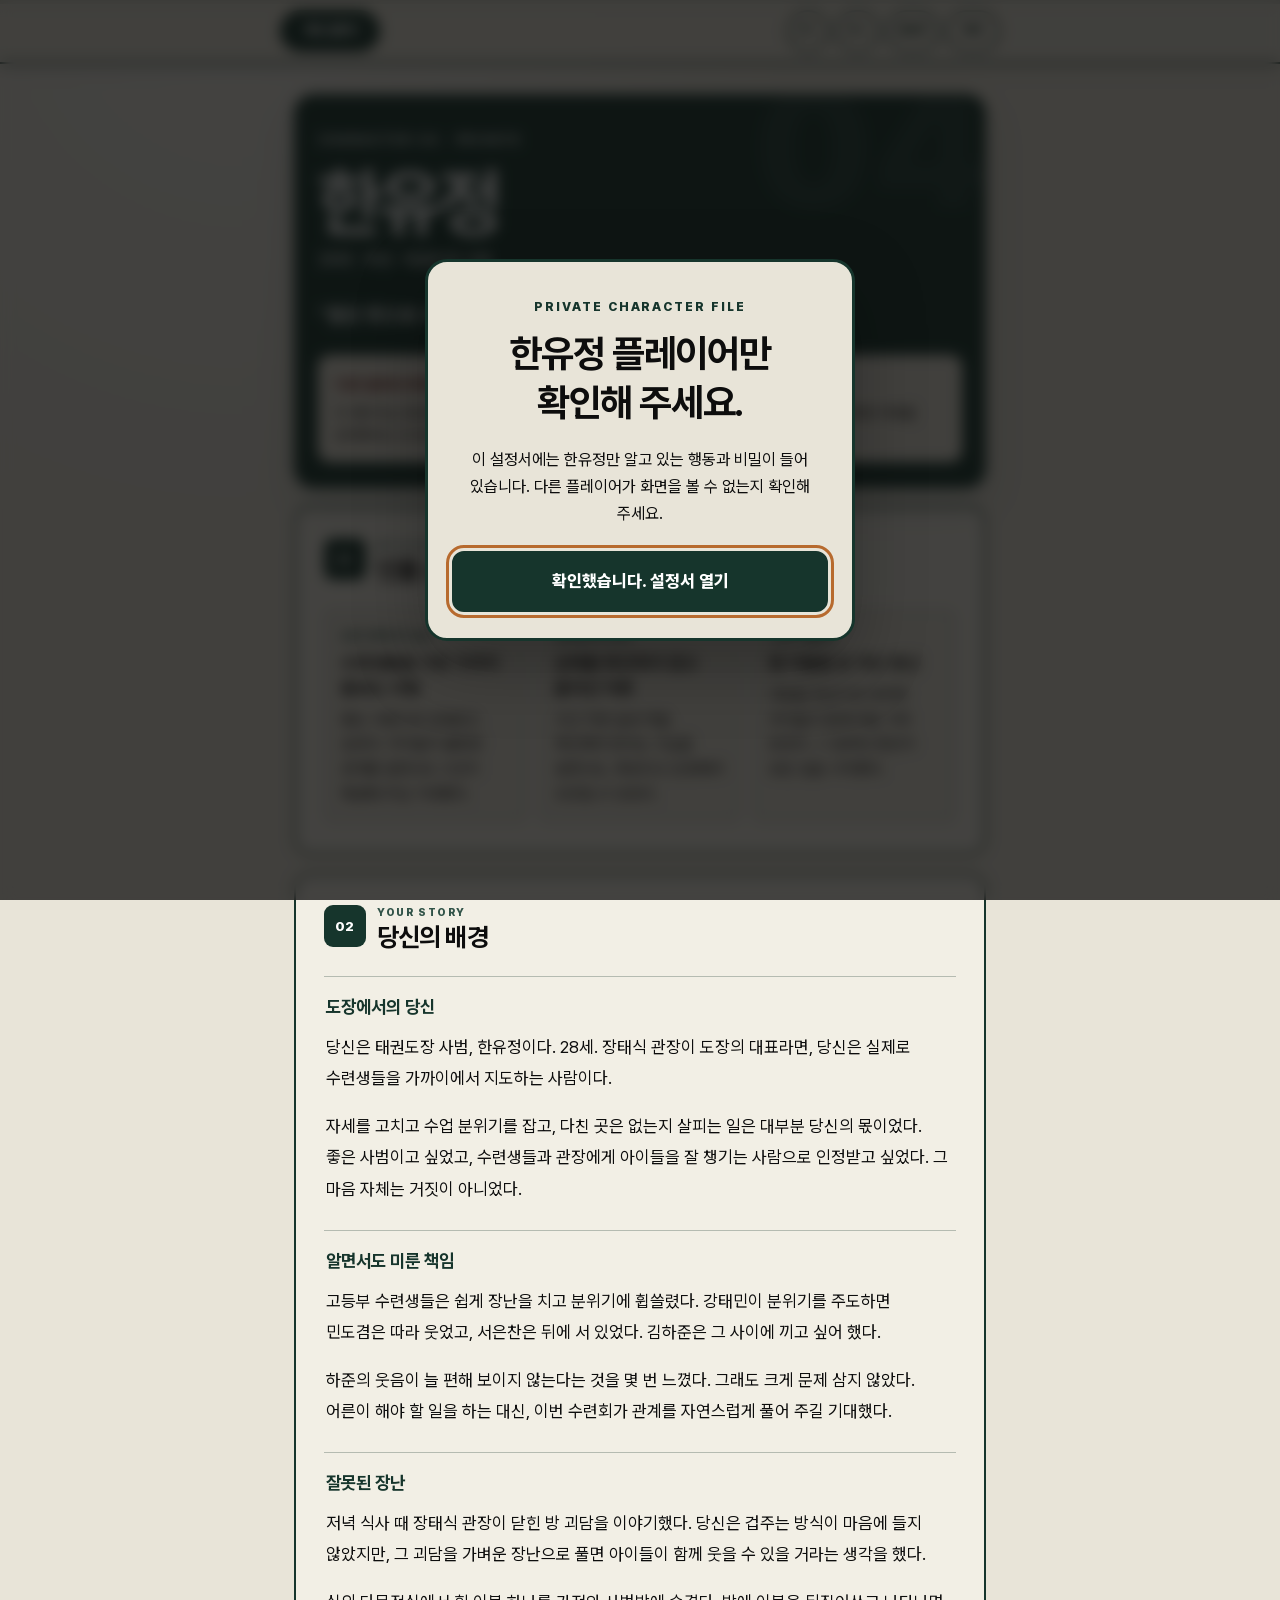
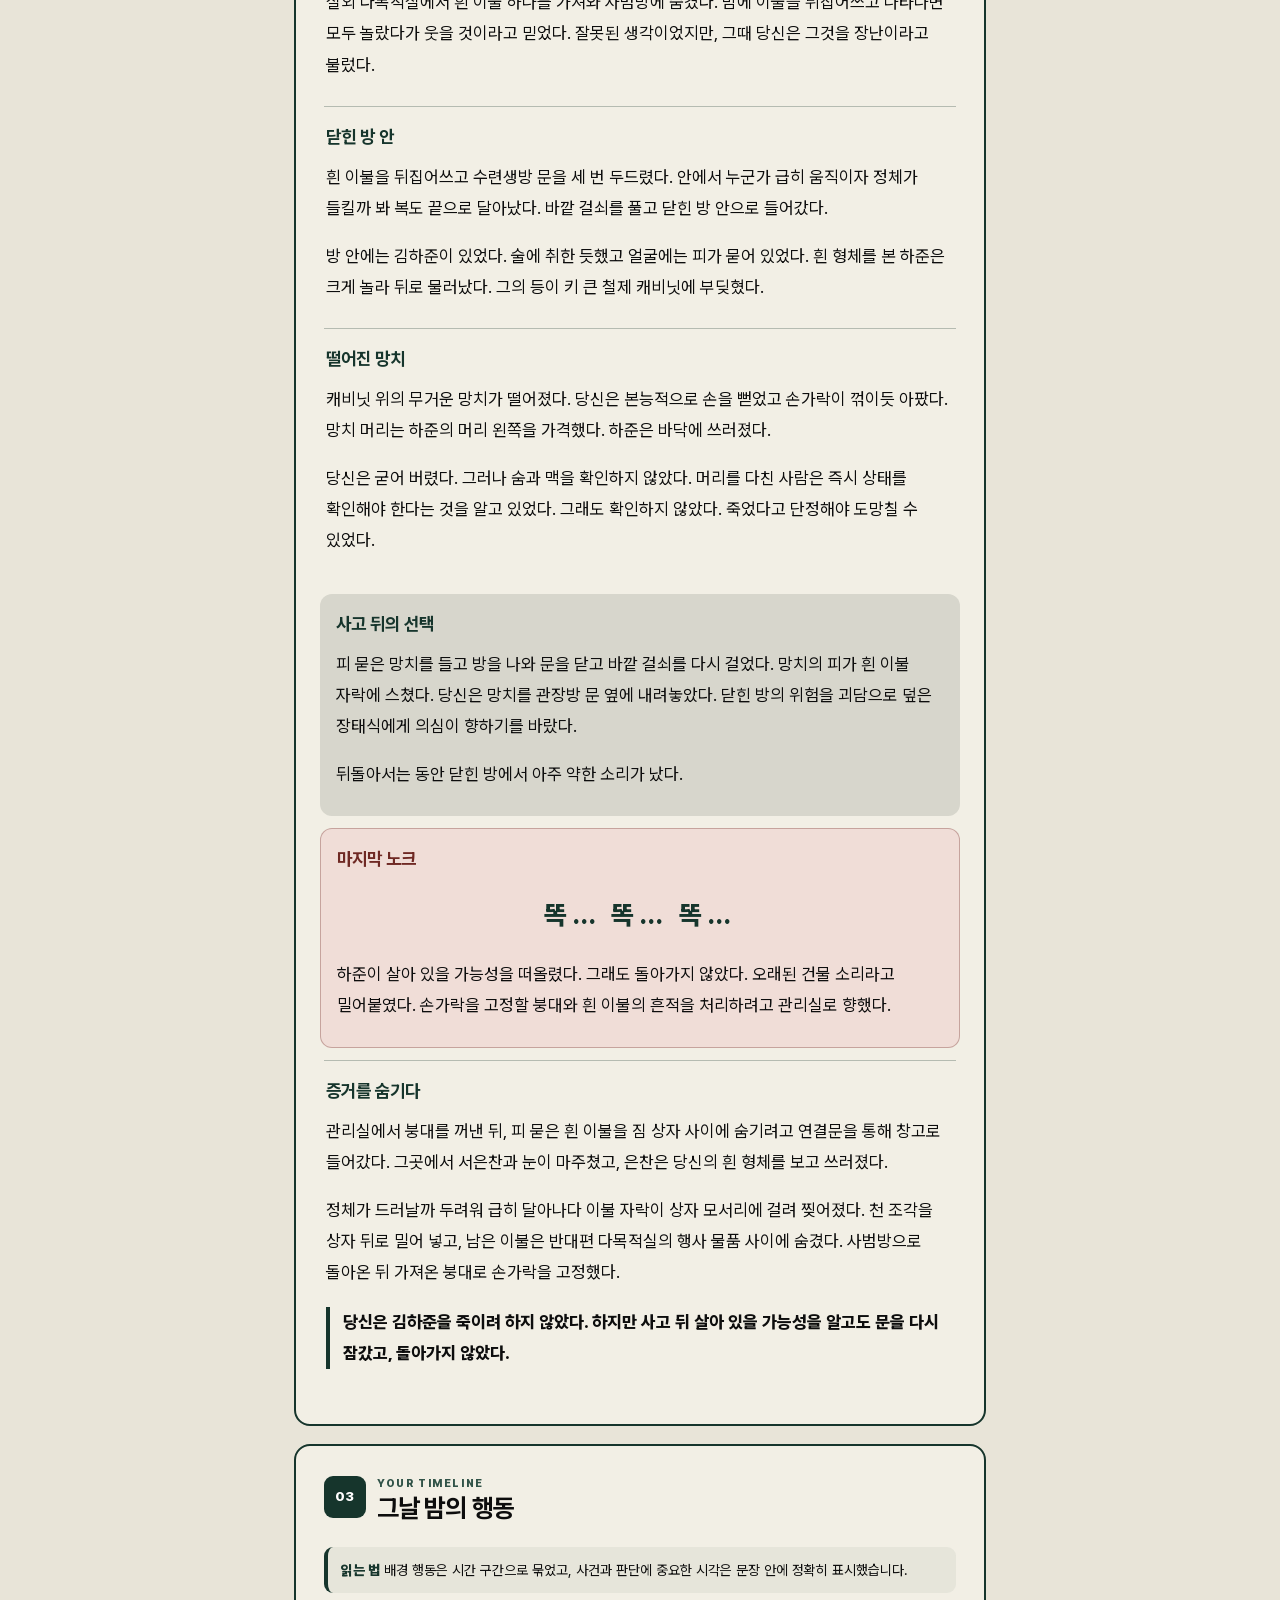
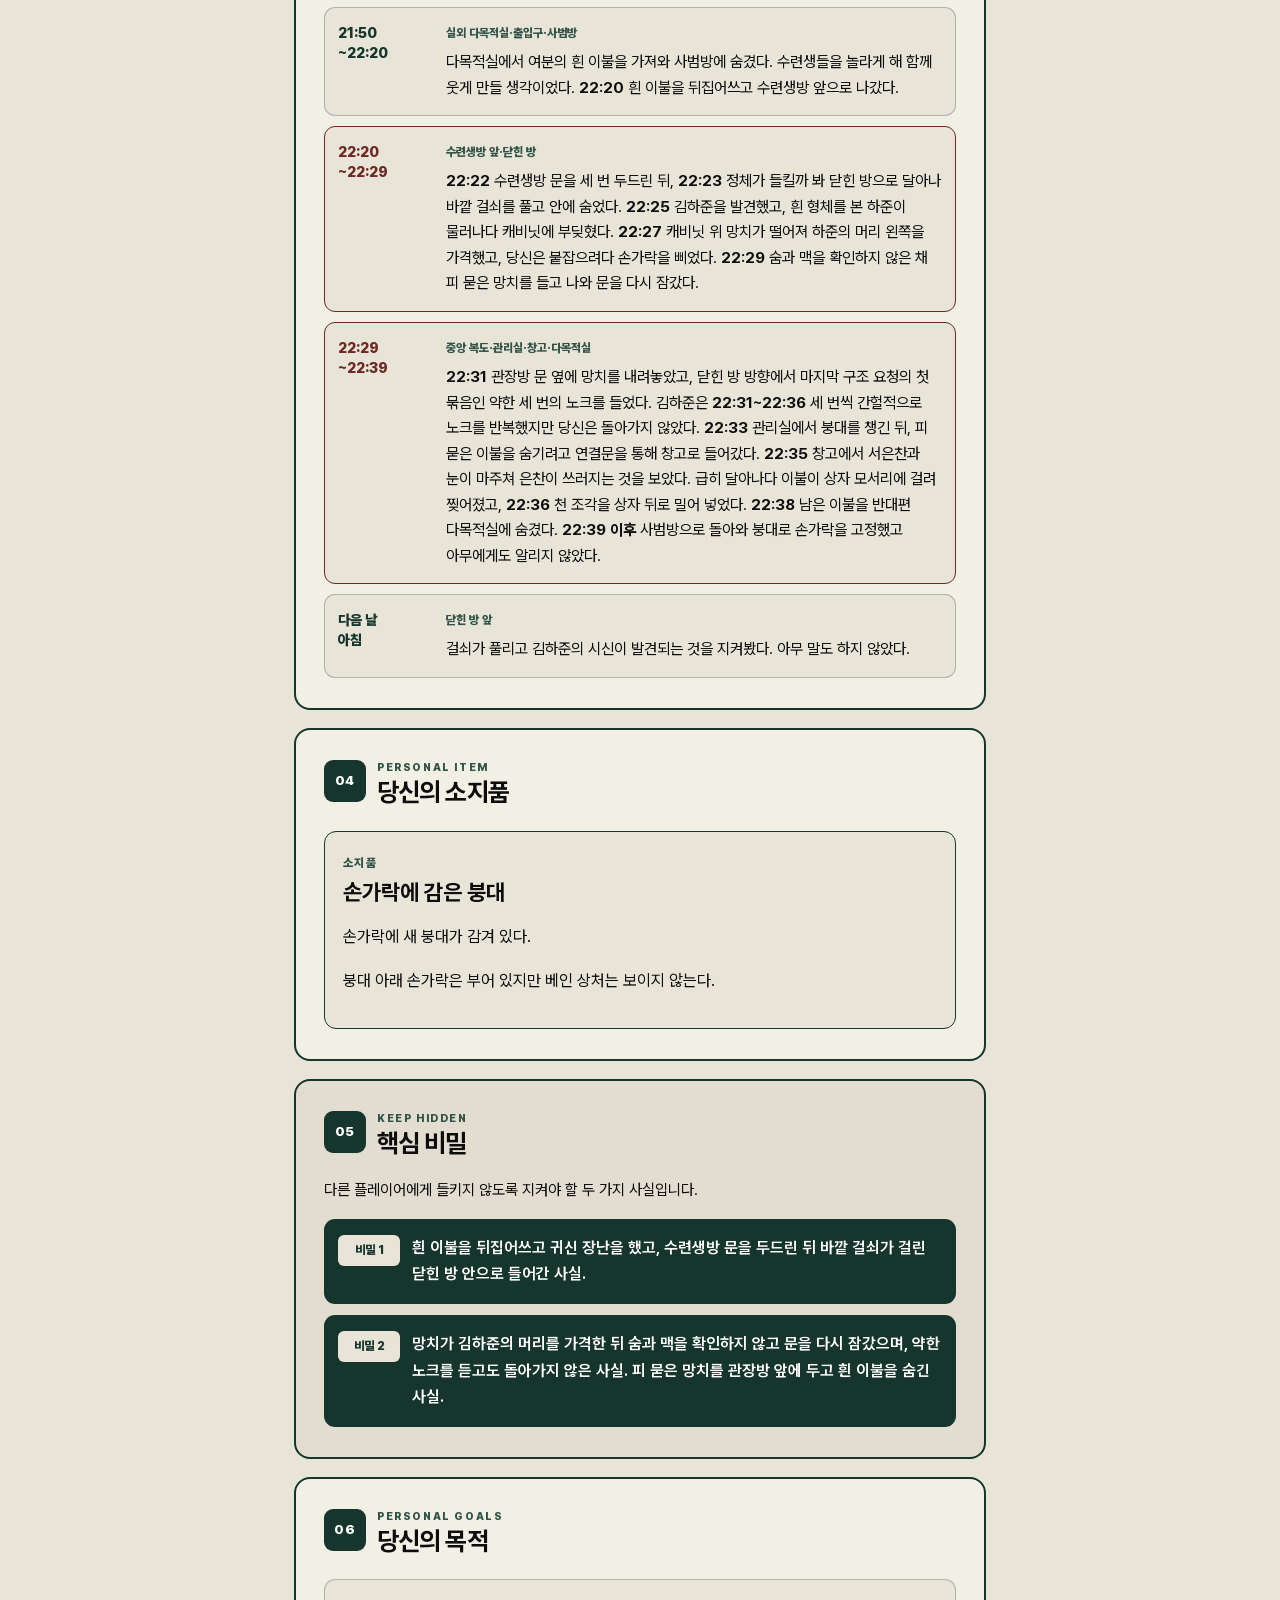
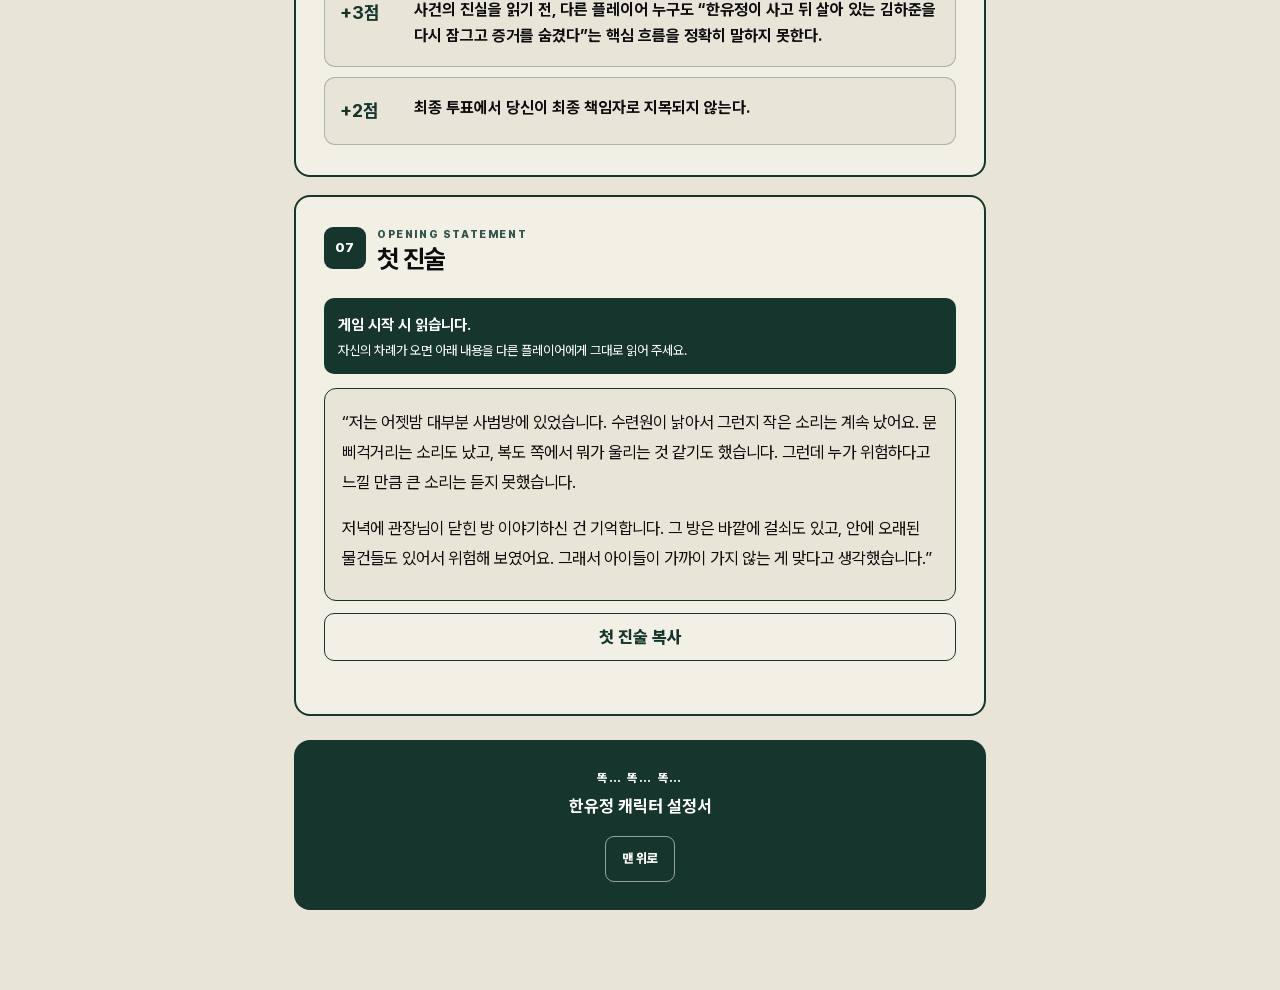
==== index.html @ 344978b9 "Add files via upload" ====
<!doctype html>
<html lang="ko">
<head>
  <meta charset="utf-8">
  <meta name="viewport" content="width=device-width, initial-scale=1, viewport-fit=cover">
  <meta name="theme-color" content="#E8E4D8">
  <meta name="color-scheme" content="light">
  <meta name="robots" content="noindex,nofollow,noarchive,nosnippet">
  <title>똑… 똑… 똑… | 한유정 캐릭터 설정서</title>
  <meta name="description" content="머더 미스터리 똑… 똑… 똑… 한유정 전용 모바일 캐릭터 설정서">
  <link rel="stylesheet" href="style.css">
</head>
<body class="is-locked">
  <span class="page-top-anchor" id="pageTop" aria-hidden="true"></span>
  <a class="skip-link" href="#mainContent">본문으로 바로가기</a>
  <div class="reading-progress" aria-hidden="true"><span id="readingProgress"></span></div>

  <section class="privacy-gate" id="privacyGate" role="dialog" aria-modal="true" aria-labelledby="gateTitle">
    <div class="privacy-gate__card">
      <p class="privacy-gate__eyebrow">PRIVATE CHARACTER FILE</p>
      <h1 id="gateTitle">한유정 플레이어만<br>확인해 주세요.</h1>
      <p>이 설정서에는 한유정만 알고 있는 행동과 비밀이 들어 있습니다. 다른 플레이어가 화면을 볼 수 없는지 확인해 주세요.</p>
      <button id="acknowledgeButton" type="button">확인했습니다. 설정서 열기</button>
    </div>
  </section>

  <header class="reader-header" id="readerHeader" inert aria-hidden="true">
    <div class="reader-header__inner">
      <a class="control-button control-button--guide" id="gameGuideLink" href="game-guide/index.html">게임 설명서</a>
      <div class="reader-controls" aria-label="읽기 설정">
        <button class="control-button font-button" id="fontDown" type="button" aria-label="글자 크기 줄이기">가−</button>
        <button class="control-button font-button" id="fontUp" type="button" aria-label="글자 크기 키우기">가＋</button>
        <button class="control-button control-button--map" id="mapOpen" type="button" aria-haspopup="dialog" aria-controls="mapModal" aria-expanded="false">MAP</button>
        <button class="control-button control-button--toc" id="tocOpen" type="button" aria-haspopup="dialog" aria-controls="tocSheet" aria-expanded="false">목차</button>
      </div>
    </div>
  </header>

  <aside class="toc-sheet" id="tocSheet" aria-hidden="true" inert>
    <button class="toc-sheet__backdrop" id="tocBackdrop" type="button" tabindex="-1" aria-label="목차 닫기"></button>
    <div class="toc-sheet__panel" role="dialog" aria-modal="true" aria-labelledby="tocTitle">
      <div class="toc-sheet__header">
        <div><span>QUICK NAVIGATION</span><h2 id="tocTitle">목차</h2></div>
        <button id="tocClose" type="button" aria-label="목차 닫기">닫기</button>
      </div>
      <nav class="toc-list" aria-label="설정서 목차">
        <a href="#profile"><span>01</span><strong>인물 소개</strong></a>
        <a href="#background"><span>02</span><strong>당신의 배경</strong></a>
        <a href="#timeline"><span>03</span><strong>그날 밤의 행동</strong></a>
        <a href="#belonging"><span>04</span><strong>당신의 소지품</strong></a>
        <a href="#secrets"><span>05</span><strong>핵심 비밀</strong></a>
        <a href="#goals"><span>06</span><strong>당신의 목적</strong></a>
        <a href="#statement"><span>07</span><strong>첫 진술</strong></a>
      </nav>
    </div>
  </aside>

  <aside class="map-modal" id="mapModal" aria-hidden="true" inert>
    <button class="map-modal__backdrop" id="mapBackdrop" type="button" tabindex="-1" aria-label="지도 닫기"></button>
    <section class="map-modal__panel" role="dialog" aria-modal="true" aria-labelledby="mapTitle">
      <header class="map-modal__header">
        <div><span>TRAINING CENTER</span><h2 id="mapTitle">수련원 MAP</h2></div>
        <button id="mapClose" type="button">닫기</button>
      </header>
      <div class="map-toolbar" aria-label="지도 확대 설정">
        <button id="mapZoomOut" type="button" aria-label="지도 축소">−</button>
        <output id="mapZoomValue" aria-live="polite">100%</output>
        <button id="mapZoomIn" type="button" aria-label="지도 확대">＋</button>
        <button id="mapReset" type="button">맞춤</button>
      </div>
      <div class="map-viewport" id="mapViewport" tabindex="0" aria-label="확대된 지도를 스크롤하여 확인">
        <img id="mapImage" src="map.png" alt="수련원 실외시설과 실내시설의 방 및 이동 구조를 보여 주는 지도" draggable="false">
      </div>
      <p class="map-hint">확대 후 지도를 위아래·좌우로 움직여 확인하세요.</p>
    </section>
  </aside>

  <main class="page-shell" id="mainContent" tabindex="-1" inert aria-hidden="true">
    <section class="character-hero" aria-labelledby="characterName">
      <p class="character-hero__eyebrow">CHARACTER 04 · PRIVATE</p>
      <h2 id="characterName">한유정</h2>
      <p class="character-hero__role">28세 · 여성 · 태권도장 사범</p>
      <p class="character-hero__lead">“좋은 뜻으로 시작한 장난은, 돌아갈 수 없는 선택이 되었다.”</p>
      <div class="privacy-note">
        <strong>다른 플레이어에게 보여주지 마세요.</strong>
        <p>이 페이지는 한유정을 맡은 플레이어만 읽습니다. 필요한 내용은 말로 설명할 수 있지만, 설정서 화면 자체를 공개해서는 안 됩니다.</p>
      </div>
    </section>

    <section class="content-section" id="profile" data-section="인물 소개">
      <div class="section-heading">
        <span class="section-number">01</span>
        <div><p>AT A GLANCE</p><h2>인물 소개</h2></div>
      </div>
      <div class="profile-grid">
        <article><span>도장 안에서의 모습</span><strong>수련생들을 가장 가까이 돌보는 사범</strong><p>좋은 사범으로 인정받고 싶었다. 아이들의 불편한 관계를 알면서도 시간이 해결해 주길 기대했다.</p></article>
        <article><span>김하준과의 관계</span><strong>상태를 확인하지 않고 돌아선 어른</strong><p>사고 직후 숨과 맥을 확인해야 한다는 사실을 알면서도, 죽었다고 단정해야 도망칠 수 있었다.</p></article>
        <article><span>그날의 출발점</span><strong>흰 이불을 쓴 귀신 장난</strong><p>괴담을 장난으로 바꾸면 아이들이 함께 웃을 거라 믿었다. 그 잘못된 판단이 모든 일을 시작했다.</p></article>
      </div>
    </section>

    <section class="content-section" id="background" data-section="당신의 배경">
      <div class="section-heading">
        <span class="section-number">02</span>
        <div><p>YOUR STORY</p><h2>당신의 배경</h2></div>
      </div>
      <div class="story-block">
        <h3>도장에서의 당신</h3>
        <p>당신은 태권도장 사범, 한유정이다. 28세. 장태식 관장이 도장의 대표라면, 당신은 실제로 수련생들을 가까이에서 지도하는 사람이다.</p>
        <p>자세를 고치고 수업 분위기를 잡고, 다친 곳은 없는지 살피는 일은 대부분 당신의 몫이었다. 좋은 사범이고 싶었고, 수련생들과 관장에게 아이들을 잘 챙기는 사람으로 인정받고 싶었다. 그 마음 자체는 거짓이 아니었다.</p>
      </div>
      <div class="story-block">
        <h3>알면서도 미룬 책임</h3>
        <p>고등부 수련생들은 쉽게 장난을 치고 분위기에 휩쓸렸다. 강태민이 분위기를 주도하면 민도겸은 따라 웃었고, 서은찬은 뒤에 서 있었다. 김하준은 그 사이에 끼고 싶어 했다.</p>
        <p>하준의 웃음이 늘 편해 보이지 않는다는 것을 몇 번 느꼈다. 그래도 크게 문제 삼지 않았다. 어른이 해야 할 일을 하는 대신, 이번 수련회가 관계를 자연스럽게 풀어 주길 기대했다.</p>
      </div>
      <div class="story-block">
        <h3>잘못된 장난</h3>
        <p>저녁 식사 때 장태식 관장이 닫힌 방 괴담을 이야기했다. 당신은 겁주는 방식이 마음에 들지 않았지만, 그 괴담을 가벼운 장난으로 풀면 아이들이 함께 웃을 수 있을 거라는 생각을 했다.</p>
        <p>실외 다목적실에서 흰 이불 하나를 가져와 사범방에 숨겼다. 밤에 이불을 뒤집어쓰고 나타나면 모두 놀랐다가 웃을 것이라고 믿었다. 잘못된 생각이었지만, 그때 당신은 그것을 장난이라고 불렀다.</p>
      </div>
      <div class="story-block">
        <h3>닫힌 방 안</h3>
        <p>흰 이불을 뒤집어쓰고 수련생방 문을 세 번 두드렸다. 안에서 누군가 급히 움직이자 정체가 들킬까 봐 복도 끝으로 달아났다. 바깥 걸쇠를 풀고 닫힌 방 안으로 들어갔다.</p>
        <p>방 안에는 김하준이 있었다. 술에 취한 듯했고 얼굴에는 피가 묻어 있었다. 흰 형체를 본 하준은 크게 놀라 뒤로 물러났다. 그의 등이 키 큰 철제 캐비닛에 부딪혔다.</p>
      </div>
      <div class="story-block">
        <h3>떨어진 망치</h3>
        <p>캐비닛 위의 무거운 망치가 떨어졌다. 당신은 본능적으로 손을 뻗었고 손가락이 꺾이듯 아팠다. 망치 머리는 하준의 머리 왼쪽을 가격했다. 하준은 바닥에 쓰러졌다.</p>
        <p>당신은 굳어 버렸다. 그러나 숨과 맥을 확인하지 않았다. 머리를 다친 사람은 즉시 상태를 확인해야 한다는 것을 알고 있었다. 그래도 확인하지 않았다. 죽었다고 단정해야 도망칠 수 있었다.</p>
      </div>
      <div class="story-block story-block--dark">
        <h3>사고 뒤의 선택</h3>
        <p>피 묻은 망치를 들고 방을 나와 문을 닫고 바깥 걸쇠를 다시 걸었다. 망치의 피가 흰 이불 자락에 스쳤다. 당신은 망치를 관장방 문 옆에 내려놓았다. 닫힌 방의 위험을 괴담으로 덮은 장태식에게 의심이 향하기를 바랐다.</p>
        <p>뒤돌아서는 동안 닫힌 방에서 아주 약한 소리가 났다.</p>
      </div>
      <div class="story-block story-block--danger">
        <h3>마지막 노크</h3>
        <blockquote>똑… 똑… 똑…</blockquote>
        <p>하준이 살아 있을 가능성을 떠올렸다. 그래도 돌아가지 않았다. 오래된 건물 소리라고 밀어붙였다. 손가락을 고정할 붕대와 흰 이불의 흔적을 처리하려고 관리실로 향했다.</p>
      </div>
      <div class="story-block">
        <h3>증거를 숨기다</h3>
        <p>관리실에서 붕대를 꺼낸 뒤, 피 묻은 흰 이불을 짐 상자 사이에 숨기려고 연결문을 통해 창고로 들어갔다. 그곳에서 서은찬과 눈이 마주쳤고, 은찬은 당신의 흰 형체를 보고 쓰러졌다.</p>
        <p>정체가 드러날까 두려워 급히 달아나다 이불 자락이 상자 모서리에 걸려 찢어졌다. 천 조각을 상자 뒤로 밀어 넣고, 남은 이불은 반대편 다목적실의 행사 물품 사이에 숨겼다. 사범방으로 돌아온 뒤 가져온 붕대로 손가락을 고정했다.</p>
        <p class="ending-line">당신은 김하준을 죽이려 하지 않았다. 하지만 사고 뒤 살아 있을 가능성을 알고도 문을 다시 잠갔고, 돌아가지 않았다.</p>
      </div>
    </section>

    <section class="content-section" id="timeline" data-section="그날 밤의 행동">
      <div class="section-heading">
        <span class="section-number">03</span>
        <div><p>YOUR TIMELINE</p><h2>그날 밤의 행동</h2></div>
      </div>
      <p class="timeline-note"><strong>읽는 법</strong> 배경 행동은 시간 구간으로 묶었고, 사건과 판단에 중요한 시각은 문장 안에 정확히 표시했습니다.</p>
      <ol class="timeline-list">
        <li><div class="timeline-time" aria-label="21시 50분부터 22시 20분까지">21:50<br><span>~22:20</span></div><div><span class="location">실외 다목적실·출입구·사범방</span><p>다목적실에서 여분의 흰 이불을 가져와 사범방에 숨겼다. 수련생들을 놀라게 해 함께 웃게 만들 생각이었다. <strong>22:20</strong> 흰 이불을 뒤집어쓰고 수련생방 앞으로 나갔다.</p></div></li>
        <li class="timeline-list__critical"><div class="timeline-time" aria-label="22시 20분부터 22시 29분까지">22:20<br><span>~22:29</span></div><div><span class="location">수련생방 앞·닫힌 방</span><p><strong>22:22</strong> 수련생방 문을 세 번 두드린 뒤, <strong>22:23</strong> 정체가 들킬까 봐 닫힌 방으로 달아나 바깥 걸쇠를 풀고 안에 숨었다. <strong>22:25</strong> 김하준을 발견했고, 흰 형체를 본 하준이 물러나다 캐비닛에 부딪혔다. <strong>22:27</strong> 캐비닛 위 망치가 떨어져 하준의 머리 왼쪽을 가격했고, 당신은 붙잡으려다 손가락을 삐었다. <strong>22:29</strong> 숨과 맥을 확인하지 않은 채 피 묻은 망치를 들고 나와 문을 다시 잠갔다.</p></div></li>
        <li class="timeline-list__critical"><div class="timeline-time" aria-label="22시 29분부터 22시 39분까지">22:29<br><span>~22:39</span></div><div><span class="location">중앙 복도·관리실·창고·다목적실</span><p><strong>22:31</strong> 관장방 문 옆에 망치를 내려놓았고, 닫힌 방 방향에서 마지막 구조 요청의 첫 묶음인 약한 세 번의 노크를 들었다. 김하준은 <strong>22:31~22:36</strong> 세 번씩 간헐적으로 노크를 반복했지만 당신은 돌아가지 않았다. <strong>22:33</strong> 관리실에서 붕대를 챙긴 뒤, 피 묻은 이불을 숨기려고 연결문을 통해 창고로 들어갔다. <strong>22:35</strong> 창고에서 서은찬과 눈이 마주쳐 은찬이 쓰러지는 것을 보았다. 급히 달아나다 이불이 상자 모서리에 걸려 찢어졌고, <strong>22:36</strong> 천 조각을 상자 뒤로 밀어 넣었다. <strong>22:38</strong> 남은 이불을 반대편 다목적실에 숨겼다. <strong>22:39 이후</strong> 사범방으로 돌아와 붕대로 손가락을 고정했고 아무에게도 알리지 않았다.</p></div></li>
        <li><div class="timeline-time">다음 날<br>아침</div><div><span class="location">닫힌 방 앞</span><p>걸쇠가 풀리고 김하준의 시신이 발견되는 것을 지켜봤다. 아무 말도 하지 않았다.</p></div></li>
      </ol>
    </section>

    <section class="content-section" id="belonging" data-section="당신의 소지품">
      <div class="section-heading">
        <span class="section-number">04</span>
        <div><p>PERSONAL ITEM</p><h2>당신의 소지품</h2></div>
      </div>
      <article class="item-card">
        <p class="item-card__label">소지품</p>
        <h3>손가락에 감은 붕대</h3>
        <p>손가락에 새 붕대가 감겨 있다.</p>
        <p>붕대 아래 손가락은 부어 있지만 베인 상처는 보이지 않는다.</p>
      </article>
    </section>

    <section class="content-section content-section--secret" id="secrets" data-section="핵심 비밀">
      <div class="section-heading">
        <span class="section-number">05</span>
        <div><p>KEEP HIDDEN</p><h2>핵심 비밀</h2></div>
      </div>
      <p class="section-intro">다른 플레이어에게 들키지 않도록 지켜야 할 두 가지 사실입니다.</p>
      <div class="secret-list">
        <article><span>비밀 1</span><p>흰 이불을 뒤집어쓰고 귀신 장난을 했고, 수련생방 문을 두드린 뒤 바깥 걸쇠가 걸린 닫힌 방 안으로 들어간 사실.</p></article>
        <article><span>비밀 2</span><p>망치가 김하준의 머리를 가격한 뒤 숨과 맥을 확인하지 않고 문을 다시 잠갔으며, 약한 노크를 듣고도 돌아가지 않은 사실. 피 묻은 망치를 관장방 앞에 두고 흰 이불을 숨긴 사실.</p></article>
      </div>
    </section>

    <section class="content-section" id="goals" data-section="당신의 목적">
      <div class="section-heading">
        <span class="section-number">06</span>
        <div><p>PERSONAL GOALS</p><h2>당신의 목적</h2></div>
      </div>
      <div class="goal-list">
        <article><strong>+3점</strong><p>사건의 진실을 읽기 전, 다른 플레이어 누구도 “한유정이 사고 뒤 살아 있는 김하준을 다시 잠그고 증거를 숨겼다”는 핵심 흐름을 정확히 말하지 못한다.</p></article>
        <article><strong>+2점</strong><p>최종 투표에서 당신이 최종 책임자로 지목되지 않는다.</p></article>
      </div>
    </section>

    <section class="content-section" id="statement" data-section="첫 진술">
      <div class="section-heading">
        <span class="section-number">07</span>
        <div><p>OPENING STATEMENT</p><h2>첫 진술</h2></div>
      </div>
      <div class="statement-note"><strong>게임 시작 시 읽습니다.</strong><p>자신의 차례가 오면 아래 내용을 다른 플레이어에게 그대로 읽어 주세요.</p></div>
      <blockquote class="statement-card" id="statementText">
        <p>“저는 어젯밤 대부분 사범방에 있었습니다. 수련원이 낡아서 그런지 작은 소리는 계속 났어요. 문 삐걱거리는 소리도 났고, 복도 쪽에서 뭐가 울리는 것 같기도 했습니다. 그런데 누가 위험하다고 느낄 만큼 큰 소리는 듣지 못했습니다.</p>
        <p>저녁에 관장님이 닫힌 방 이야기하신 건 기억합니다. 그 방은 바깥에 걸쇠도 있고, 안에 오래된 물건들도 있어서 위험해 보였어요. 그래서 아이들이 가까이 가지 않는 게 맞다고 생각했습니다.”</p>
      </blockquote>
      <button class="copy-button" id="copyStatement" type="button">첫 진술 복사</button>
      <p class="copy-status" id="copyStatus" aria-live="polite"></p>
    </section>

    <footer class="page-footer">
      <p>똑… 똑… 똑…</p>
      <strong>한유정 캐릭터 설정서</strong>
      <div class="page-footer__links"><a id="footerTopLink" href="#pageTop">맨 위로</a></div>
    </footer>
  </main>

  <button class="top-button" id="topButton" type="button" tabindex="-1" aria-hidden="true" aria-label="맨 위로 이동" title="맨 위로">↑</button>
  <script src="script.js"></script>
</body>
</html>
---- style.css ----
@font-face {
  font-family: "Pretendard";
  src: url("PretendardVariable.woff2") format("woff2-variations");
  font-weight: 45 920;
  font-style: normal;
  font-display: swap;
}

:root {
  --paper: #E8E4D8;
  --paper-light: #F6F3EA;
  --paper-deep: #D9D3C3;
  --ink: #0D0D0D;
  --green: #16352C;
  --green-soft: #315348;
  --line: rgba(22, 53, 44, 0.28);
  --danger: #6F2924;
  --danger-soft: #F0DDD7;
  --body-size: 17px;
  --safe-top: env(safe-area-inset-top, 0px);
  --safe-bottom: env(safe-area-inset-bottom, 0px);
}

* { box-sizing: border-box; }
html { font-size: var(--body-size); scroll-behavior: smooth; scroll-padding-top: 116px; }
.page-top-anchor { position: absolute; inset: 0 auto auto 0; width: 1px; height: 1px; pointer-events: none; }
body {
  margin: 0;
  color: var(--ink);
  background:
    radial-gradient(circle at 18% 0%, rgba(255,255,255,.46), transparent 34rem),
    var(--paper);
  font-family: "Pretendard", -apple-system, BlinkMacSystemFont, "Segoe UI", sans-serif;
  font-size: 1rem;
  line-height: 1.78;
  word-break: keep-all;
  overflow-wrap: break-word;
  -webkit-font-smoothing: antialiased;
}

body.is-locked { overflow: hidden; }
button, a { font: inherit; }
button { color: inherit; }
a { color: inherit; }
p, h1, h2, h3, blockquote { margin-top: 0; }
p { margin-bottom: 1em; }

.skip-link {
  position: fixed;
  top: 8px;
  left: 8px;
  z-index: 1000;
  transform: translateY(-160%);
  padding: 9px 14px;
  color: #fff;
  background: var(--green);
  border-radius: 8px;
}
.skip-link:focus { transform: translateY(0); }

.reading-progress {
  position: fixed;
  inset: 0 0 auto;
  z-index: 80;
  height: 4px;
  background: rgba(22,53,44,.12);
}
.reading-progress span { display: block; width: 0; height: 100%; background: var(--green); }

.privacy-gate {
  position: fixed;
  inset: 0;
  z-index: 500;
  display: grid;
  place-items: center;
  padding: calc(24px + var(--safe-top)) 20px calc(24px + var(--safe-bottom));
  background: rgba(13, 13, 13, .76);
  backdrop-filter: blur(7px);
}
.privacy-gate[hidden] { display: none; }
.privacy-gate__card {
  width: min(100%, 430px);
  padding: 34px 24px 26px;
  background: var(--paper);
  border: 3px solid var(--green);
  border-radius: 22px;
  box-shadow: 0 24px 70px rgba(0,0,0,.28);
  text-align: center;
}
.privacy-gate__eyebrow {
  margin-bottom: 12px;
  color: var(--green);
  font-size: .72rem;
  font-weight: 850;
  letter-spacing: .16em;
}
.privacy-gate h1 {
  margin-bottom: 18px;
  font-size: clamp(1.72rem, 7vw, 2.25rem);
  line-height: 1.28;
  letter-spacing: -.035em;
}
.privacy-gate p:not(.privacy-gate__eyebrow) { margin-bottom: 24px; font-size: .95rem; line-height: 1.68; }
.privacy-gate button {
  width: 100%;
  min-height: 52px;
  padding: 13px 16px;
  color: #fff;
  background: var(--green);
  border: 2px solid var(--green);
  border-radius: 12px;
  font-weight: 800;
  cursor: pointer;
}

.reader-header {
  position: sticky;
  top: 0;
  z-index: 60;
  padding: calc(10px + var(--safe-top)) max(12px, env(safe-area-inset-left)) 10px max(12px, env(safe-area-inset-right));
  background: rgba(232, 228, 216, .96);
  border-bottom: 2px solid var(--green);
  box-shadow: 0 5px 18px rgba(22, 53, 44, .08);
  backdrop-filter: blur(12px);
}
.reader-header__inner {
  display: flex;
  align-items: center;
  justify-content: space-between;
  gap: 10px;
  max-width: 720px;
  margin: 0 auto;
}
.reader-controls {
  display: flex;
  flex: 0 0 auto;
  gap: 6px;
}
.control-button {
  display: inline-flex;
  align-items: center;
  justify-content: center;
  min-width: 42px;
  min-height: 42px;
  padding: 8px 10px;
  color: var(--green);
  background: transparent;
  border: 2px solid var(--green);
  border-radius: 999px;
  font-size: 12px;
  font-weight: 900;
  line-height: 1.1;
  text-decoration: none;
  white-space: nowrap;
  cursor: pointer;
  -webkit-tap-highlight-color: transparent;
}
.control-button:active, .control-button[aria-pressed="true"] { color: #fff; background: var(--green); }
.control-button:disabled { opacity: .42; cursor: default; }
.control-button--map { min-width: 48px; }
.control-button--toc { min-width: 54px; }
.control-button--guide {
  flex: 0 0 auto;
  min-width: 100px;
  color: #fff;
  background: var(--green);
}

.toc-sheet { position: fixed; inset: 0; z-index: 200; visibility: hidden; }
.toc-sheet.is-open { visibility: visible; }
.toc-sheet__backdrop {
  position: absolute;
  inset: 0;
  width: 100%;
  height: 100%;
  padding: 0;
  background: rgba(13,13,13,.48);
  border: 0;
  opacity: 0;
  transition: opacity .2s ease;
}
.toc-sheet.is-open .toc-sheet__backdrop { opacity: 1; }
.toc-sheet__panel {
  position: absolute;
  right: 0;
  bottom: 0;
  left: 0;
  max-height: min(78vh, 680px);
  padding: 20px max(18px, env(safe-area-inset-right)) calc(24px + var(--safe-bottom)) max(18px, env(safe-area-inset-left));
  overflow-y: auto;
  background: var(--paper-light);
  border: 2px solid var(--green);
  border-bottom: 0;
  border-radius: 22px 22px 0 0;
  transform: translateY(102%);
  transition: transform .25s ease;
}
.toc-sheet.is-open .toc-sheet__panel { transform: translateY(0); }
.toc-sheet__header { display: flex; align-items: center; justify-content: space-between; gap: 16px; margin-bottom: 16px; }
.toc-sheet__header span { color: var(--green-soft); font-size: .67rem; font-weight: 800; letter-spacing: .14em; }
.toc-sheet__header h2 { margin: 2px 0 0; font-size: 1.55rem; line-height: 1.2; }
.toc-sheet__header button { min-width: 56px; min-height: 40px; background: transparent; border: 1.5px solid var(--green); border-radius: 9px; font-size: .82rem; font-weight: 800; }
.toc-list { display: grid; gap: 8px; }
.toc-list a {
  display: grid;
  grid-template-columns: 38px 1fr;
  align-items: center;
  min-height: 52px;
  padding: 8px 12px;
  background: var(--paper);
  border: 1px solid var(--line);
  border-radius: 10px;
  text-decoration: none;
}
.toc-list span { color: var(--green); font-size: .72rem; font-weight: 850; letter-spacing: .08em; }
.toc-list strong { font-size: .95rem; }
.toc-list a.is-current { color: #fff; background: var(--green); }
.toc-list a.is-current span { color: #fff; }

.map-modal { position: fixed; inset: 0; z-index: 240; visibility: hidden; }
.map-modal.is-open { visibility: visible; }
.map-modal__backdrop { position: absolute; inset: 0; width: 100%; height: 100%; padding: 0; background: rgba(13,13,13,.72); border: 0; opacity: 0; transition: opacity .2s ease; }
.map-modal.is-open .map-modal__backdrop { opacity: 1; }
.map-modal__panel { position: absolute; top: 50%; left: 50%; display: grid; grid-template-rows: auto auto minmax(0, 1fr) auto; width: min(calc(100% - 20px), 760px); height: min(calc(100vh - 20px), 900px); height: min(calc(100dvh - 20px), 900px); overflow: hidden; background: var(--paper-light); border: 2px solid var(--green); border-radius: 20px; box-shadow: 0 24px 70px rgba(0,0,0,.36); opacity: 0; transform: translate(-50%, -48%) scale(.985); transition: opacity .2s ease, transform .2s ease; }
.map-modal.is-open .map-modal__panel { opacity: 1; transform: translate(-50%, -50%) scale(1); }
.map-modal__header { display: flex; align-items: center; justify-content: space-between; gap: 16px; padding: 15px 16px 13px; border-bottom: 1px solid var(--line); }
.map-modal__header span { display: block; color: var(--green-soft); font-size: .62rem; font-weight: 850; letter-spacing: .14em; }
.map-modal__header h2 { margin: 1px 0 0; font-size: 1.25rem; line-height: 1.2; }
.map-modal__header button, .map-toolbar button { min-width: 44px; min-height: 44px; padding: 8px 11px; color: var(--green); background: var(--paper); border: 1.5px solid var(--green); border-radius: 10px; font-weight: 850; line-height: 1; cursor: pointer; }
.map-toolbar { display: grid; grid-template-columns: 44px minmax(64px, auto) 44px minmax(64px, auto); justify-content: center; align-items: center; gap: 7px; padding: 9px 12px; background: var(--paper); border-bottom: 1px solid var(--line); }
.map-toolbar output { color: var(--green); font-size: .82rem; font-weight: 900; text-align: center; }
.map-toolbar button:disabled { opacity: .4; cursor: default; }
.map-viewport { min-width: 0; min-height: 0; padding: 8px; overflow: auto; overscroll-behavior: contain; background: #10251F; scrollbar-color: var(--paper-deep) var(--green); -webkit-overflow-scrolling: touch; }
.map-viewport img { display: block; width: 100%; max-width: none; height: auto; margin: 0 auto; user-select: none; -webkit-user-drag: none; }
.map-hint { margin: 0; padding: 9px 14px calc(9px + var(--safe-bottom)); color: var(--green-soft); background: var(--paper); font-size: .7rem; font-weight: 700; line-height: 1.45; text-align: center; }

.page-shell { width: min(100%, 720px); margin: 0 auto; padding: 22px 14px calc(80px + var(--safe-bottom)); }
.character-hero {
  position: relative;
  overflow: hidden;
  padding: 34px 22px 24px;
  background: var(--green);
  color: #fff;
  border: 2px solid var(--green);
  border-radius: 20px;
  box-shadow: 0 16px 36px rgba(22,53,44,.15);
}
.character-hero::after {
  content: "04";
  position: absolute;
  right: -4px;
  top: -34px;
  color: rgba(255,255,255,.06);
  font-size: 10rem;
  font-weight: 900;
  line-height: 1;
  pointer-events: none;
}
.character-hero__eyebrow { position: relative; z-index: 1; margin-bottom: 12px; font-size: .7rem; font-weight: 800; letter-spacing: .16em; }
.character-hero h2 { position: relative; z-index: 1; margin-bottom: 2px; font-size: clamp(2.7rem, 14vw, 4.4rem); line-height: 1.08; letter-spacing: -.065em; }
.character-hero__role { position: relative; z-index: 1; margin-bottom: 26px; font-size: .92rem; font-weight: 650; opacity: .84; }
.character-hero__lead { position: relative; z-index: 1; margin-bottom: 24px; font-size: 1.15rem; font-weight: 750; line-height: 1.58; }
.privacy-note { position: relative; z-index: 1; padding: 15px 16px; color: var(--ink); background: var(--paper); border: 1px solid rgba(255,255,255,.28); border-radius: 12px; }
.privacy-note strong { display: block; margin-bottom: 4px; color: var(--danger); font-size: .9rem; }
.privacy-note p { margin: 0; font-size: .82rem; line-height: 1.6; }

.content-section {
  margin-top: 18px;
  padding: 24px 18px;
  background: rgba(246,243,234,.74);
  border: 2px solid var(--green);
  border-radius: 16px;
}
.section-heading { display: grid; grid-template-columns: 42px 1fr; align-items: start; gap: 11px; margin-bottom: 22px; }
.section-number { display: grid; place-items: center; width: 42px; height: 42px; color: #fff; background: var(--green); border-radius: 9px; font-size: .78rem; font-weight: 850; letter-spacing: .06em; }
.section-heading p { margin: 1px 0 2px; color: var(--green-soft); font-size: .63rem; font-weight: 850; letter-spacing: .15em; line-height: 1.3; }
.section-heading h2 { margin: 0; font-size: 1.5rem; line-height: 1.25; letter-spacing: -.035em; }
.section-intro { margin: -6px 0 16px; font-size: .9rem; }

.profile-grid { display: grid; gap: 10px; }
.profile-grid article { padding: 16px; background: var(--paper); border: 1px solid var(--line); border-radius: 11px; }
.profile-grid span { display: block; margin-bottom: 4px; color: var(--green-soft); font-size: .7rem; font-weight: 800; letter-spacing: .04em; }
.profile-grid strong { display: block; margin-bottom: 7px; font-size: 1rem; line-height: 1.45; }
.profile-grid p { margin: 0; font-size: .88rem; line-height: 1.65; }

.story-block { padding: 18px 2px 8px; border-top: 1px solid var(--line); }
.story-block:first-of-type { padding-top: 0; border-top: 0; }
.story-block h3 { margin-bottom: 12px; color: var(--green); font-size: 1.05rem; line-height: 1.4; }
.story-block p { font-size: 1rem; line-height: 1.83; }
.story-block--dark, .story-block--danger { margin: 12px -4px; padding: 18px 16px 9px; border: 0; border-radius: 12px; }
.story-block--dark { background: #D7D6CC; }
.story-block--danger { background: var(--danger-soft); border: 1px solid rgba(111,41,36,.32); }
.story-block--danger h3 { color: var(--danger); }
.story-block blockquote { margin: 20px 0; color: var(--green); font-size: 1.55rem; font-weight: 800; letter-spacing: .19em; text-align: center; }
.ending-line { margin-top: 18px; padding-left: 13px; border-left: 4px solid var(--green); font-weight: 800; }

.timeline-note { margin: 0 0 14px; padding: 12px 13px; color: var(--ink); background: rgba(22, 53, 44, .055); border-left: 4px solid var(--green); border-radius: 9px; font-size: .82rem; line-height: 1.6; }
.timeline-note strong { color: var(--green); font-weight: 850; }
.timeline-time > span { white-space: nowrap; }
.timeline-list { position: relative; display: grid; gap: 10px; margin: 0; padding: 0; list-style: none; }
.timeline-list li { display: grid; grid-template-columns: 96px 1fr; gap: 12px; padding: 15px 13px; background: var(--paper); border: 1px solid var(--line); border-radius: 11px; }
.timeline-time { color: var(--green); font-size: .84rem; font-weight: 850; line-height: 1.4; }
.timeline-list .location { display: block; margin-bottom: 5px; color: var(--green-soft); font-size: .7rem; font-weight: 800; }
.timeline-list p { margin: 0; font-size: .91rem; line-height: 1.65; }
.timeline-list aside { margin-top: 10px; padding: 9px 10px; color: var(--danger); background: var(--danger-soft); border-left: 3px solid var(--danger); font-size: .77rem; font-weight: 750; line-height: 1.55; }
.timeline-list__critical { border-color: var(--danger) !important; }
.timeline-list__critical .timeline-time { color: var(--danger); }

.item-card { padding: 21px 18px 16px; background: var(--paper); border: 1.5px solid var(--green); border-radius: 12px; }
.item-card__label { margin-bottom: 3px; color: var(--green-soft); font-size: .7rem; font-weight: 850; letter-spacing: .12em; }
.item-card h3 { margin-bottom: 15px; font-size: 1.3rem; line-height: 1.4; }
.item-card p:not(.item-card__label) { font-size: .95rem; line-height: 1.76; }

.content-section--secret { background: #E2DDD0; }
.secret-list { display: grid; gap: 11px; }
.secret-list article { display: grid; grid-template-columns: 62px 1fr; gap: 12px; align-items: start; padding: 16px 14px; color: #fff; background: var(--green); border-radius: 11px; }
.secret-list span { padding: 5px 6px; color: var(--green); background: var(--paper); border-radius: 6px; font-size: .7rem; font-weight: 850; text-align: center; }
.secret-list p { margin: 0; font-size: .93rem; font-weight: 620; line-height: 1.68; }

.goal-list { display: grid; gap: 10px; }
.goal-list article { display: grid; grid-template-columns: 62px 1fr; column-gap: 12px; align-items: start; padding: 17px 15px; background: var(--paper); border: 1px solid var(--line); border-radius: 11px; }
.goal-list strong { grid-row: 1 / span 2; color: var(--green); font-size: 1.08rem; }
.goal-list p { margin: 0; font-size: .94rem; font-weight: 700; line-height: 1.6; }
.goal-list small { margin-top: 5px; color: #3D403E; font-size: .76rem; line-height: 1.5; }

.statement-note { margin-bottom: 14px; padding: 13px 14px; color: #fff; background: var(--green); border-radius: 10px; }
.statement-note strong { display: block; margin-bottom: 2px; font-size: .9rem; }
.statement-note p { margin: 0; font-size: .78rem; line-height: 1.55; }
.statement-card { margin: 0; padding: 19px 17px 9px; background: var(--paper); border: 1.5px solid var(--green); border-radius: 12px; }
.statement-card p { font-size: .98rem; line-height: 1.8; }
.copy-button { width: 100%; min-height: 48px; margin-top: 12px; color: var(--green); background: transparent; border: 1.5px solid var(--green); border-radius: 10px; font-weight: 800; cursor: pointer; }
.copy-status { min-height: 1.4em; margin: 5px 0 0; color: var(--green); font-size: .75rem; text-align: center; }

.page-footer { margin-top: 24px; padding: 28px 18px; color: #fff; background: var(--green); border-radius: 16px; text-align: center; }
.page-footer p { margin: 0 0 2px; font-size: .7rem; font-weight: 800; letter-spacing: .15em; }
.page-footer strong { display: block; margin-bottom: 15px; font-size: 1rem; }
.page-footer a { display: inline-flex; align-items: center; justify-content: center; min-height: 44px; padding: 10px 16px; border: 1px solid rgba(255,255,255,.55); border-radius: 9px; font-size: .78rem; font-weight: 800; text-decoration: none; }
.page-footer__links { display: flex; justify-content: center; gap: 8px; }

.top-button { position: fixed; right: max(14px, env(safe-area-inset-right)); bottom: calc(16px + var(--safe-bottom)); z-index: 50; width: 46px; height: 46px; color: #fff; background: var(--green); border: 2px solid var(--paper); border-radius: 50%; box-shadow: 0 7px 18px rgba(13,13,13,.2); font-weight: 900; opacity: 0; pointer-events: none; transform: translateY(10px); transition: .2s ease; }
.top-button.is-visible { opacity: 1; pointer-events: auto; transform: translateY(0); }

button:focus-visible, a:focus-visible { outline: 3px solid #B76A2E; outline-offset: 3px; }

@media (min-width: 640px) {
  .page-shell { padding-top: 30px; }
  .content-section { padding: 30px 28px; }
  .profile-grid { grid-template-columns: repeat(3, 1fr); }
  .profile-grid article { min-height: 190px; }
}

@media (max-width: 370px) {
  .reader-header { padding-right: max(9px, env(safe-area-inset-right)); padding-left: max(9px, env(safe-area-inset-left)); }
  .reader-header__inner { gap: 6px; }
  .reader-controls { gap: 4px; }
  .control-button { min-width: 40px; min-height: 40px; padding: 7px 8px; font-size: 11px; }
  .control-button--guide { min-width: 92px; }
  .control-button--map { min-width: 44px; padding-inline: 6px; }
  .control-button--toc { min-width: 50px; }
  .timeline-list li { grid-template-columns: 76px 1fr; gap: 9px; padding-inline: 10px; }
  .secret-list article { grid-template-columns: 54px 1fr; gap: 9px; padding-inline: 11px; }
}

@media (prefers-reduced-motion: reduce) {
  html { scroll-behavior: auto; }
  *, *::before, *::after { transition-duration: .01ms !important; animation-duration: .01ms !important; }
}

@media print {
  .privacy-gate, .reader-header, .reading-progress, .top-button, .copy-button, .copy-status, .map-modal { display: none !important; }
  body { background: #fff; }
  .page-shell { width: 100%; padding: 0; }
  .content-section, .character-hero { break-inside: avoid; box-shadow: none; }
}
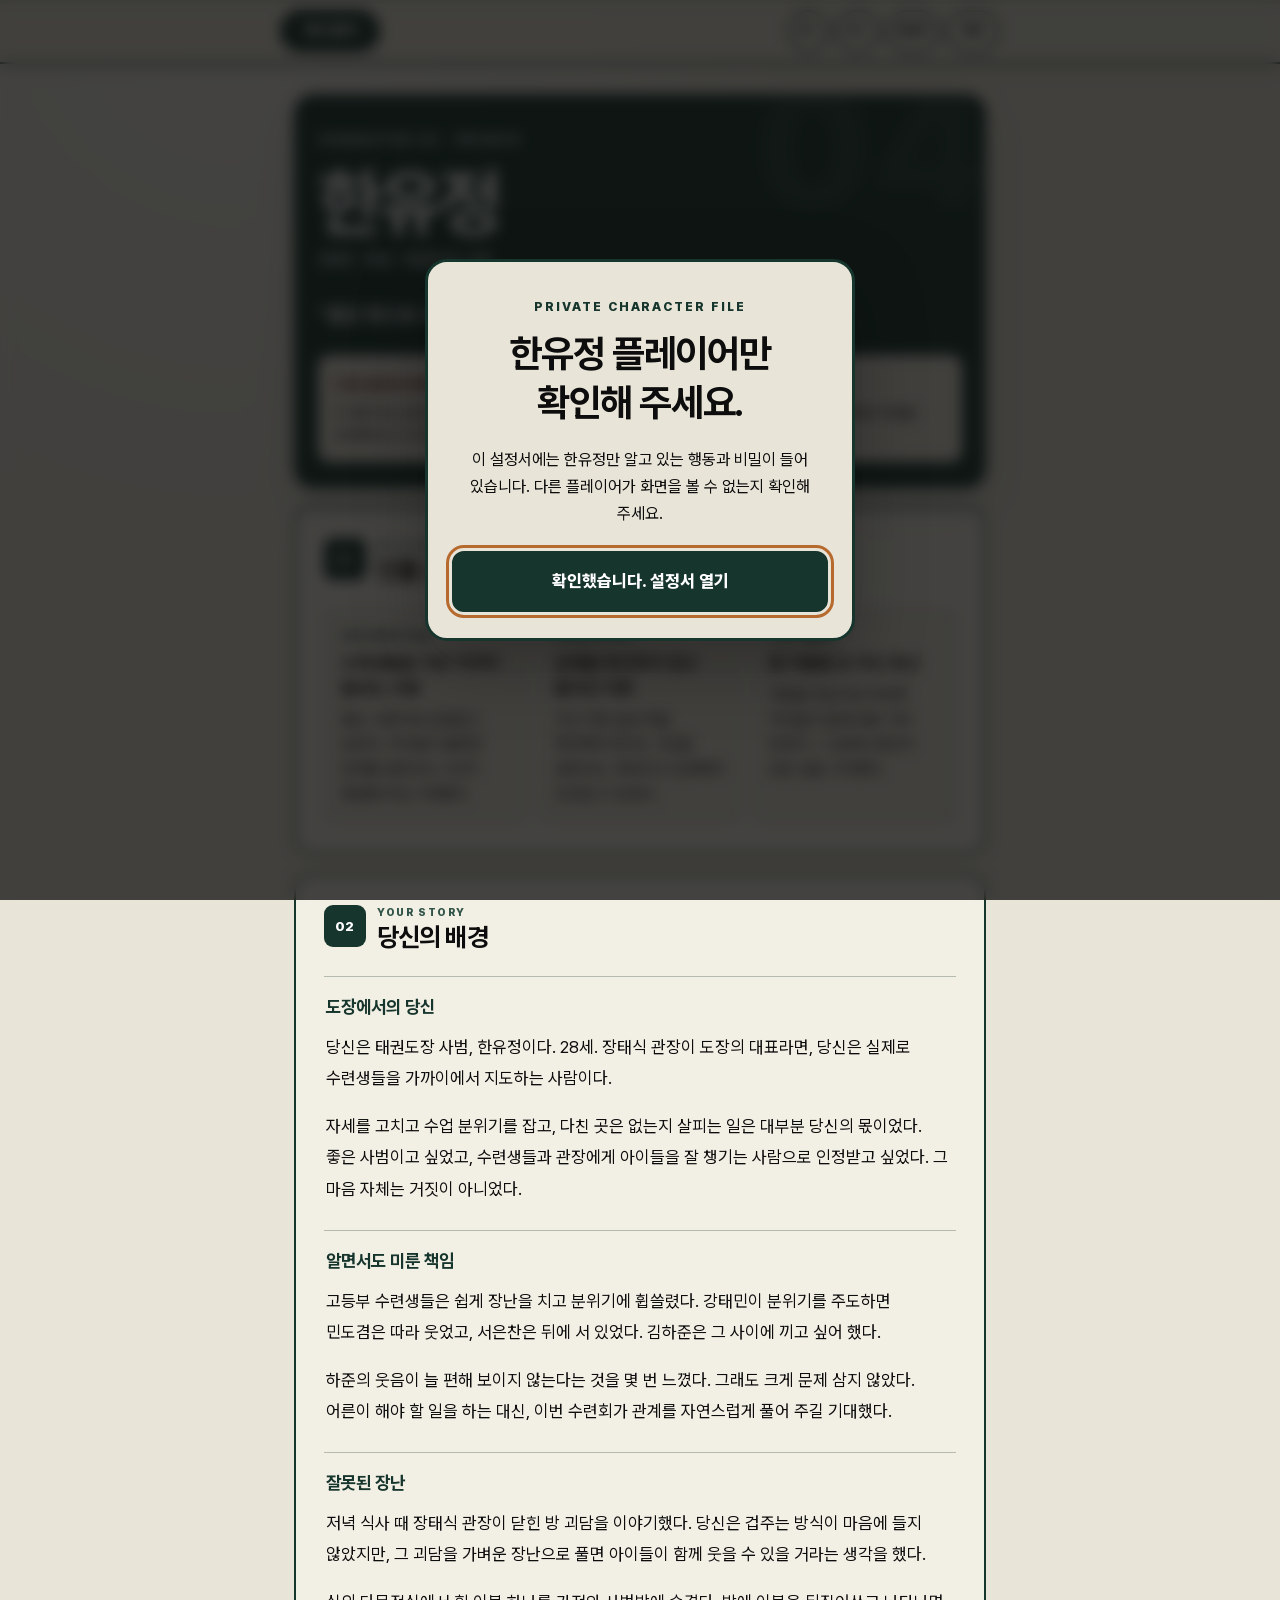
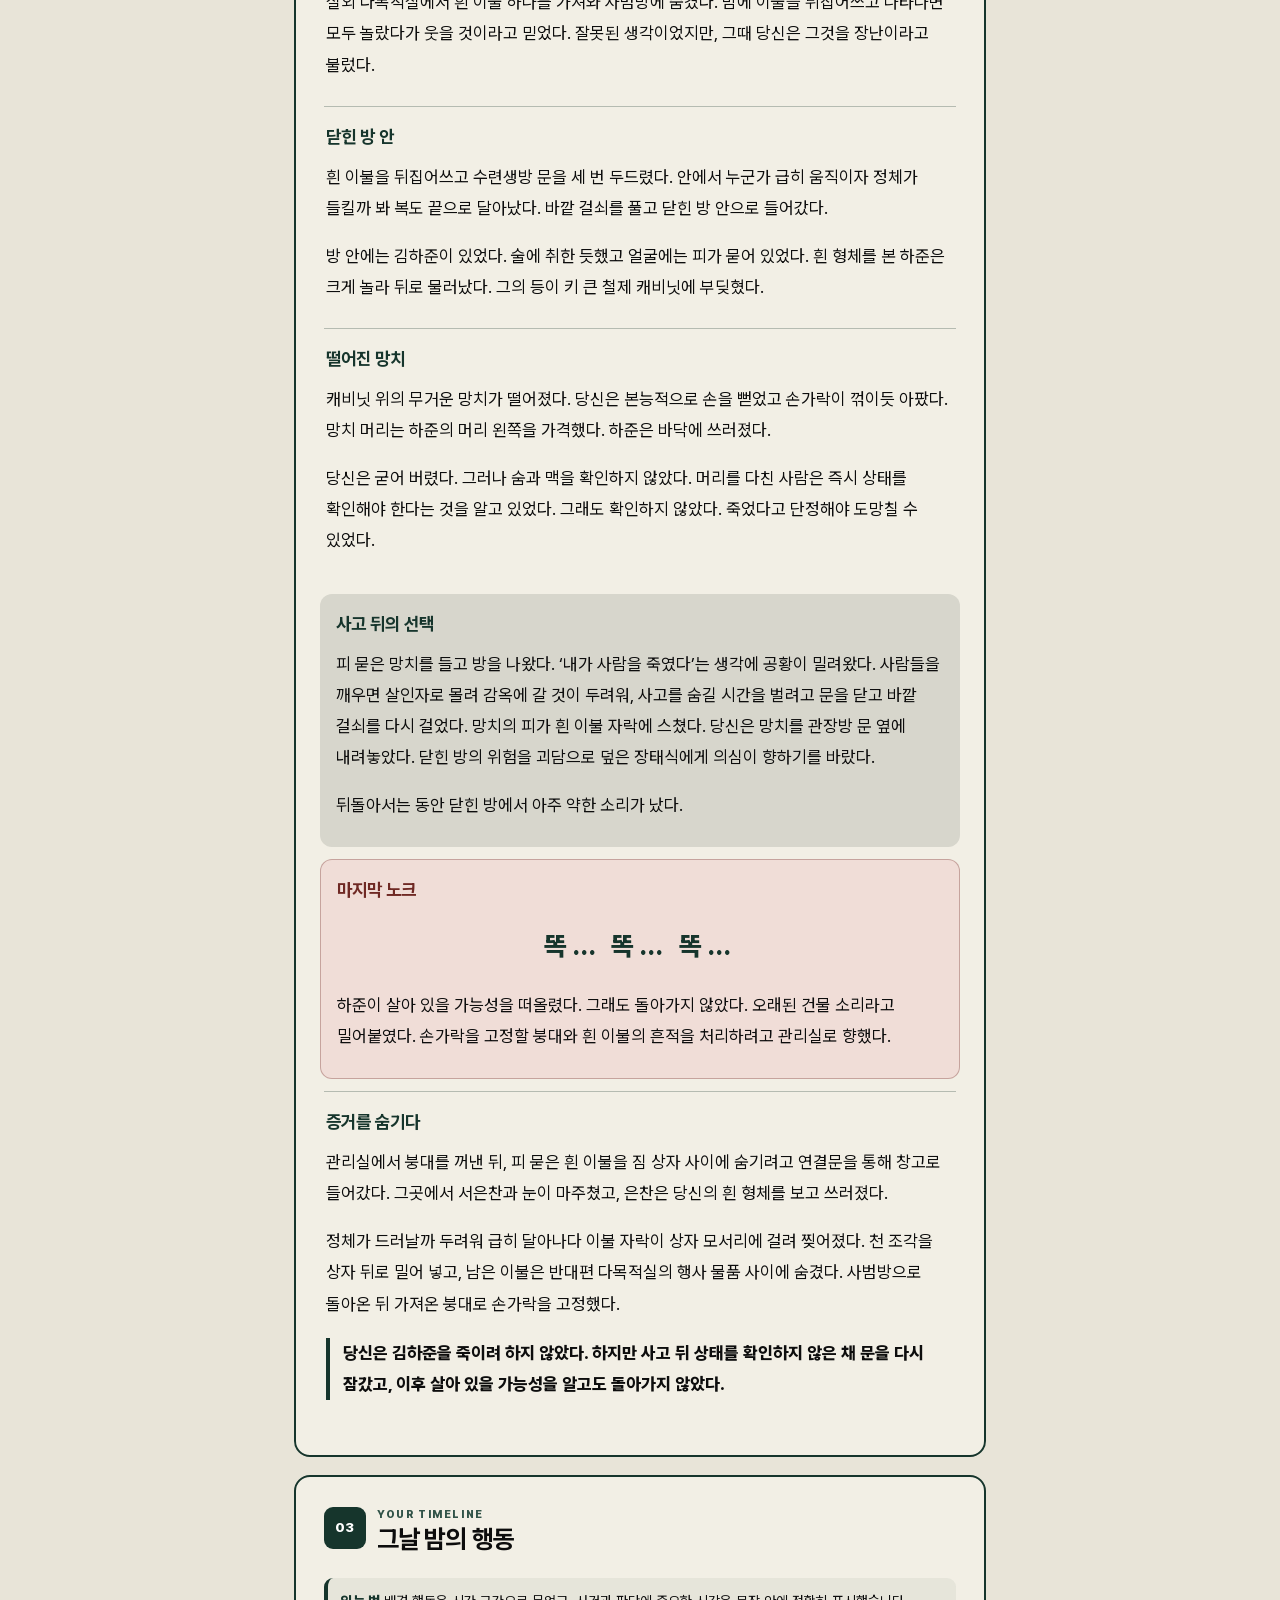
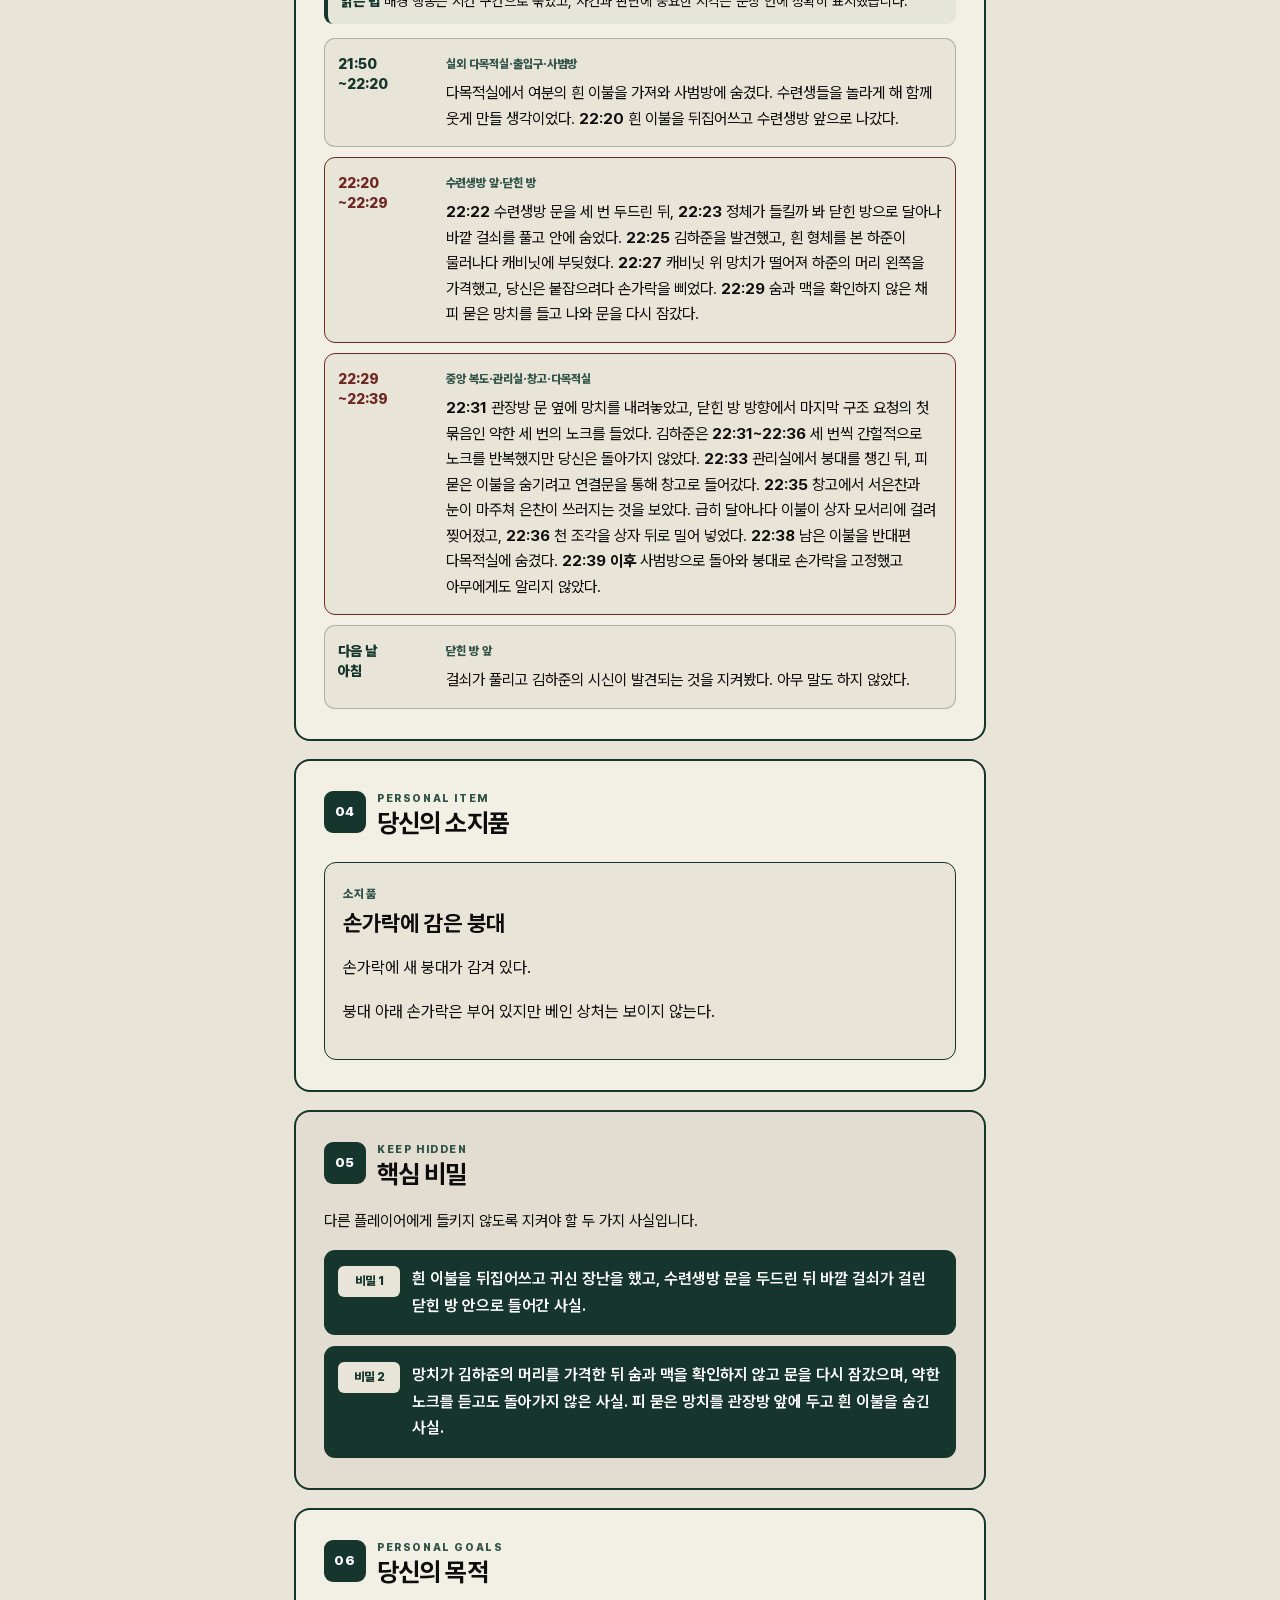
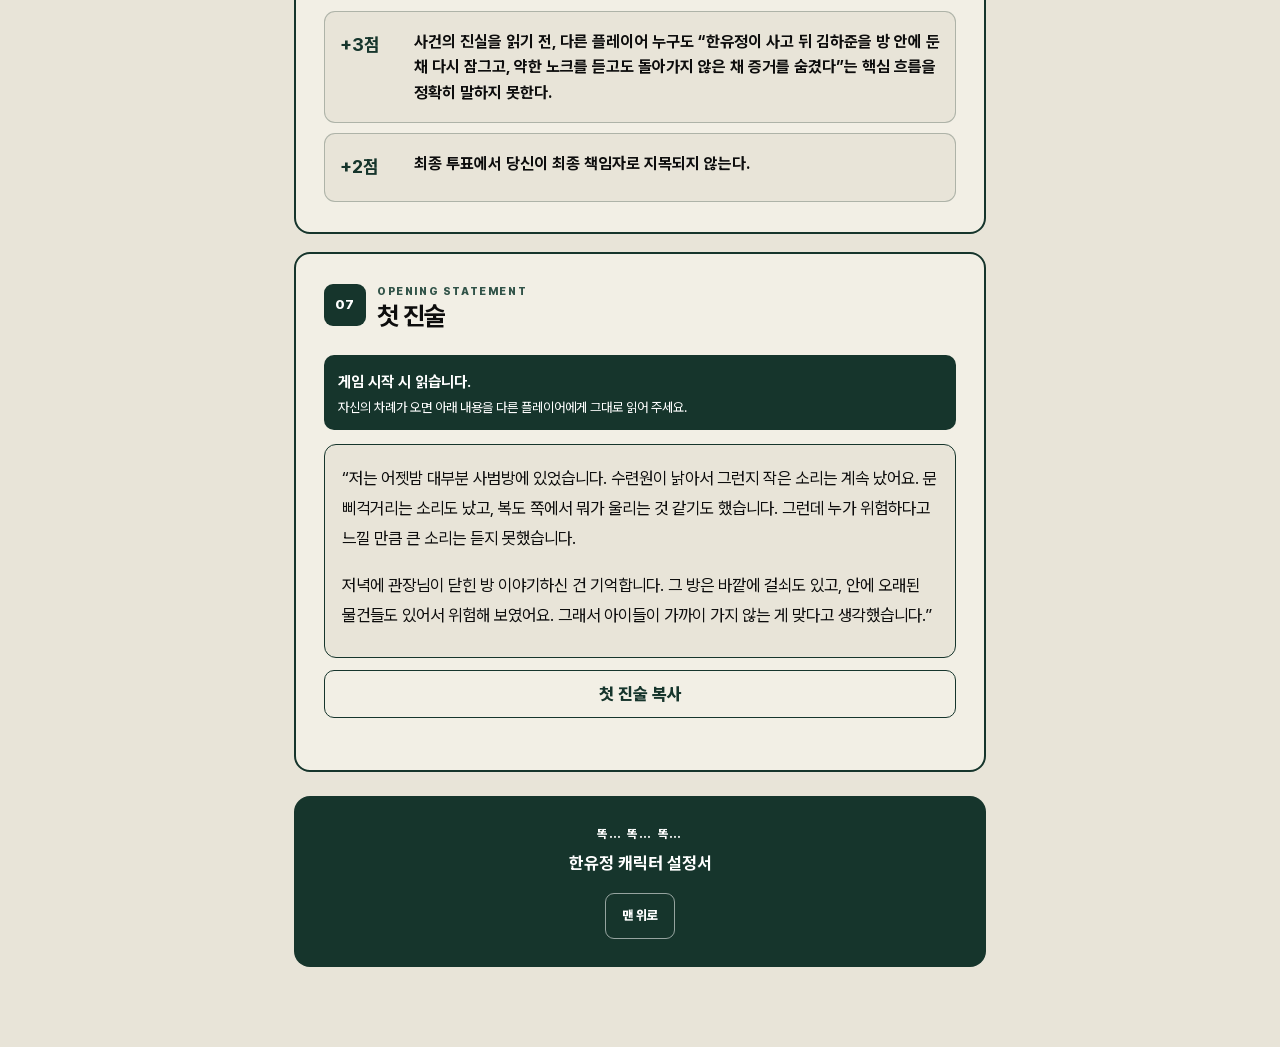
==== commit 6b26b041: "Add files via upload" ====
--- a/index.html
+++ b/index.html
@@ -131,7 +131,7 @@
       </div>
       <div class="story-block story-block--dark">
         <h3>사고 뒤의 선택</h3>
-        <p>피 묻은 망치를 들고 방을 나와 문을 닫고 바깥 걸쇠를 다시 걸었다. 망치의 피가 흰 이불 자락에 스쳤다. 당신은 망치를 관장방 문 옆에 내려놓았다. 닫힌 방의 위험을 괴담으로 덮은 장태식에게 의심이 향하기를 바랐다.</p>
+        <p>피 묻은 망치를 들고 방을 나왔다. ‘내가 사람을 죽였다’는 생각에 공황이 밀려왔다. 사람들을 깨우면 살인자로 몰려 감옥에 갈 것이 두려워, 사고를 숨길 시간을 벌려고 문을 닫고 바깥 걸쇠를 다시 걸었다. 망치의 피가 흰 이불 자락에 스쳤다. 당신은 망치를 관장방 문 옆에 내려놓았다. 닫힌 방의 위험을 괴담으로 덮은 장태식에게 의심이 향하기를 바랐다.</p>
         <p>뒤돌아서는 동안 닫힌 방에서 아주 약한 소리가 났다.</p>
       </div>
       <div class="story-block story-block--danger">
@@ -143,7 +143,7 @@
         <h3>증거를 숨기다</h3>
         <p>관리실에서 붕대를 꺼낸 뒤, 피 묻은 흰 이불을 짐 상자 사이에 숨기려고 연결문을 통해 창고로 들어갔다. 그곳에서 서은찬과 눈이 마주쳤고, 은찬은 당신의 흰 형체를 보고 쓰러졌다.</p>
         <p>정체가 드러날까 두려워 급히 달아나다 이불 자락이 상자 모서리에 걸려 찢어졌다. 천 조각을 상자 뒤로 밀어 넣고, 남은 이불은 반대편 다목적실의 행사 물품 사이에 숨겼다. 사범방으로 돌아온 뒤 가져온 붕대로 손가락을 고정했다.</p>
-        <p class="ending-line">당신은 김하준을 죽이려 하지 않았다. 하지만 사고 뒤 살아 있을 가능성을 알고도 문을 다시 잠갔고, 돌아가지 않았다.</p>
+        <p class="ending-line">당신은 김하준을 죽이려 하지 않았다. 하지만 사고 뒤 상태를 확인하지 않은 채 문을 다시 잠갔고, 이후 살아 있을 가능성을 알고도 돌아가지 않았다.</p>
       </div>
     </section>
 
@@ -192,7 +192,7 @@
         <div><p>PERSONAL GOALS</p><h2>당신의 목적</h2></div>
       </div>
       <div class="goal-list">
-        <article><strong>+3점</strong><p>사건의 진실을 읽기 전, 다른 플레이어 누구도 “한유정이 사고 뒤 살아 있는 김하준을 다시 잠그고 증거를 숨겼다”는 핵심 흐름을 정확히 말하지 못한다.</p></article>
+        <article><strong>+3점</strong><p>사건의 진실을 읽기 전, 다른 플레이어 누구도 “한유정이 사고 뒤 김하준을 방 안에 둔 채 다시 잠그고, 약한 노크를 듣고도 돌아가지 않은 채 증거를 숨겼다”는 핵심 흐름을 정확히 말하지 못한다.</p></article>
         <article><strong>+2점</strong><p>최종 투표에서 당신이 최종 책임자로 지목되지 않는다.</p></article>
       </div>
     </section>
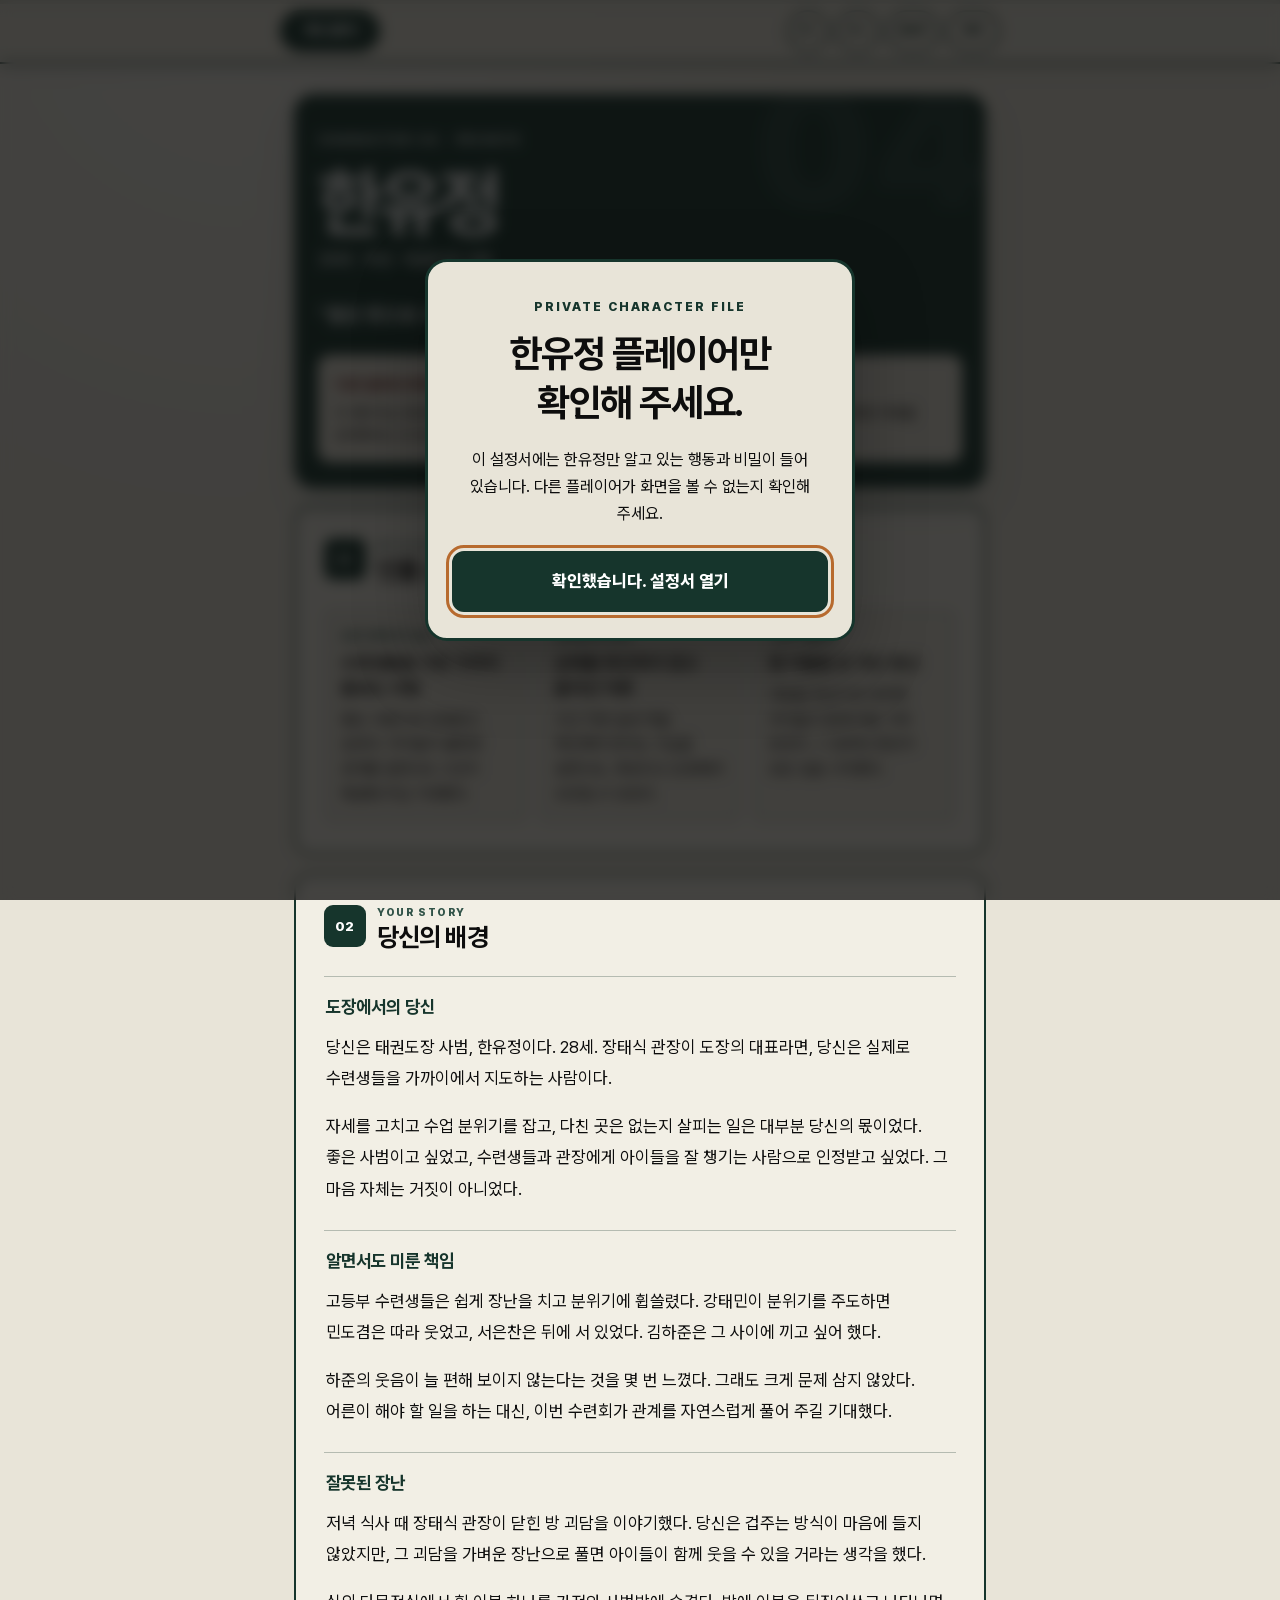
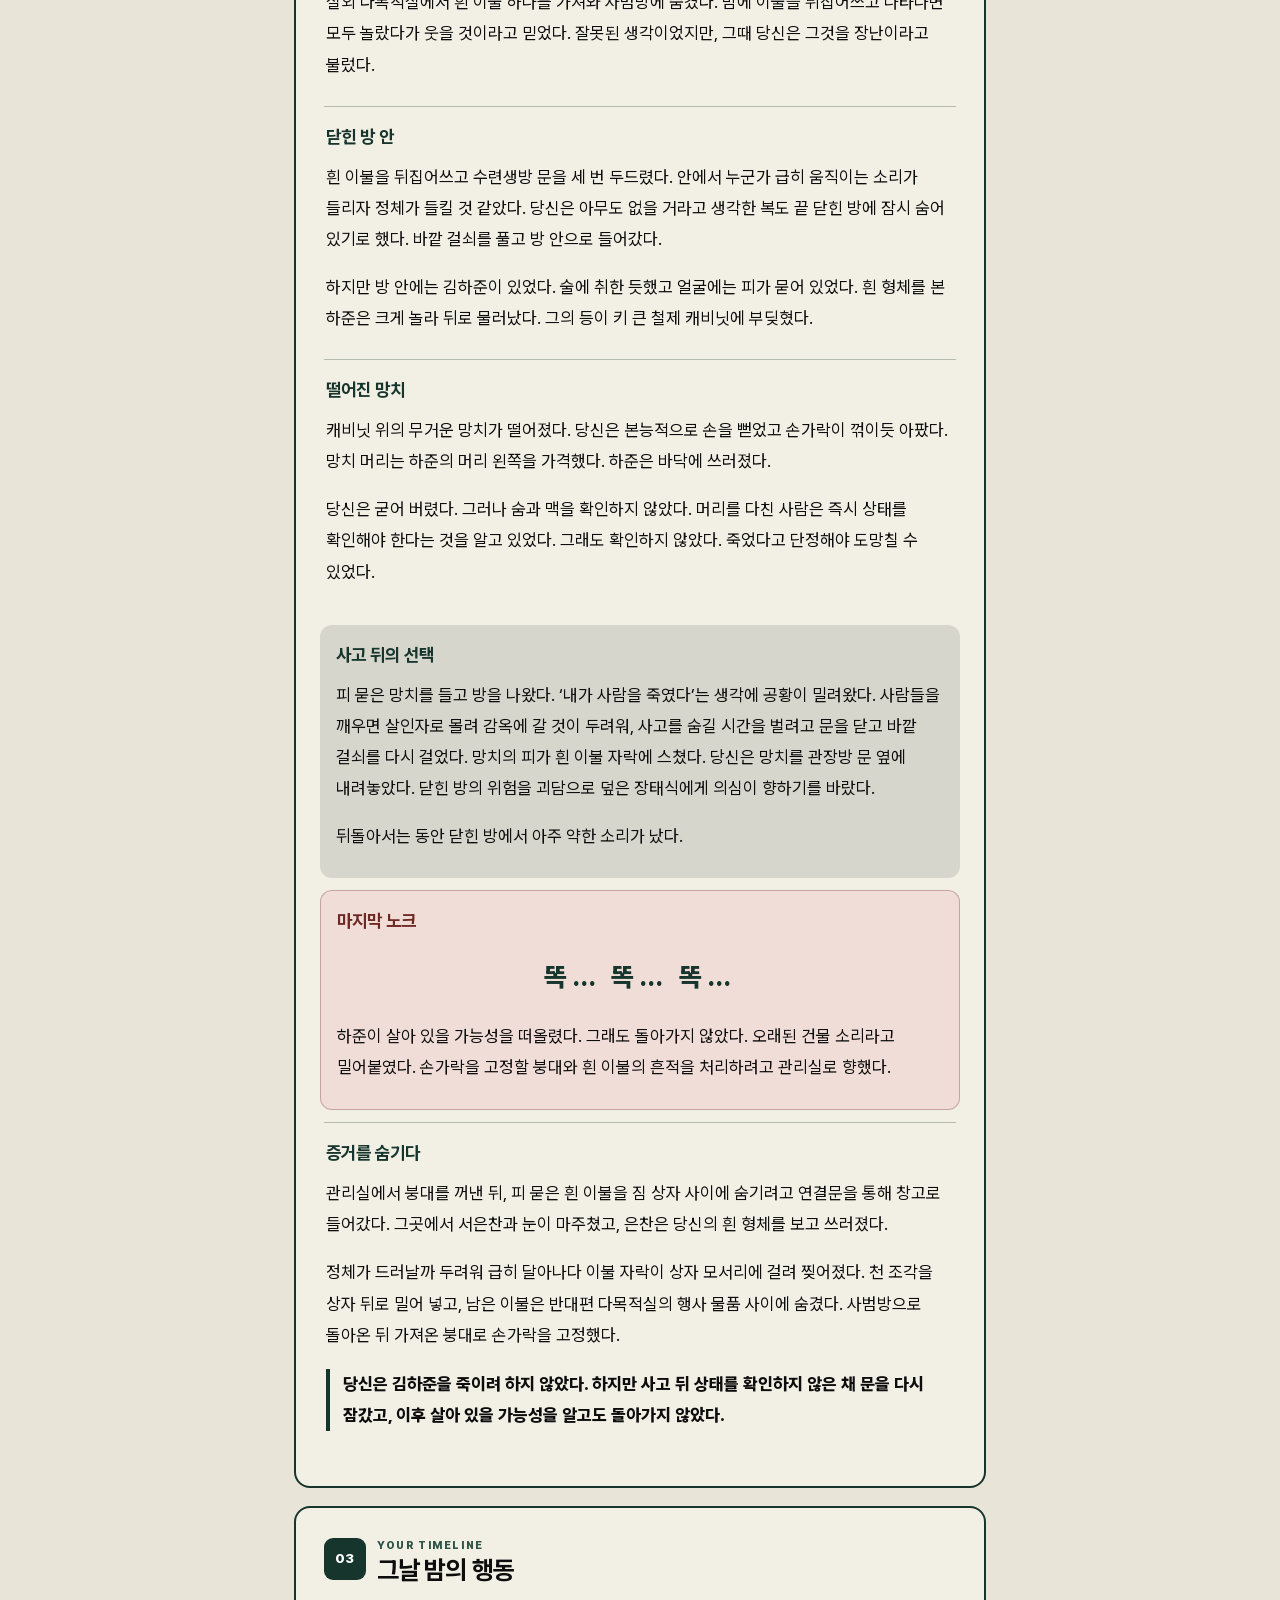
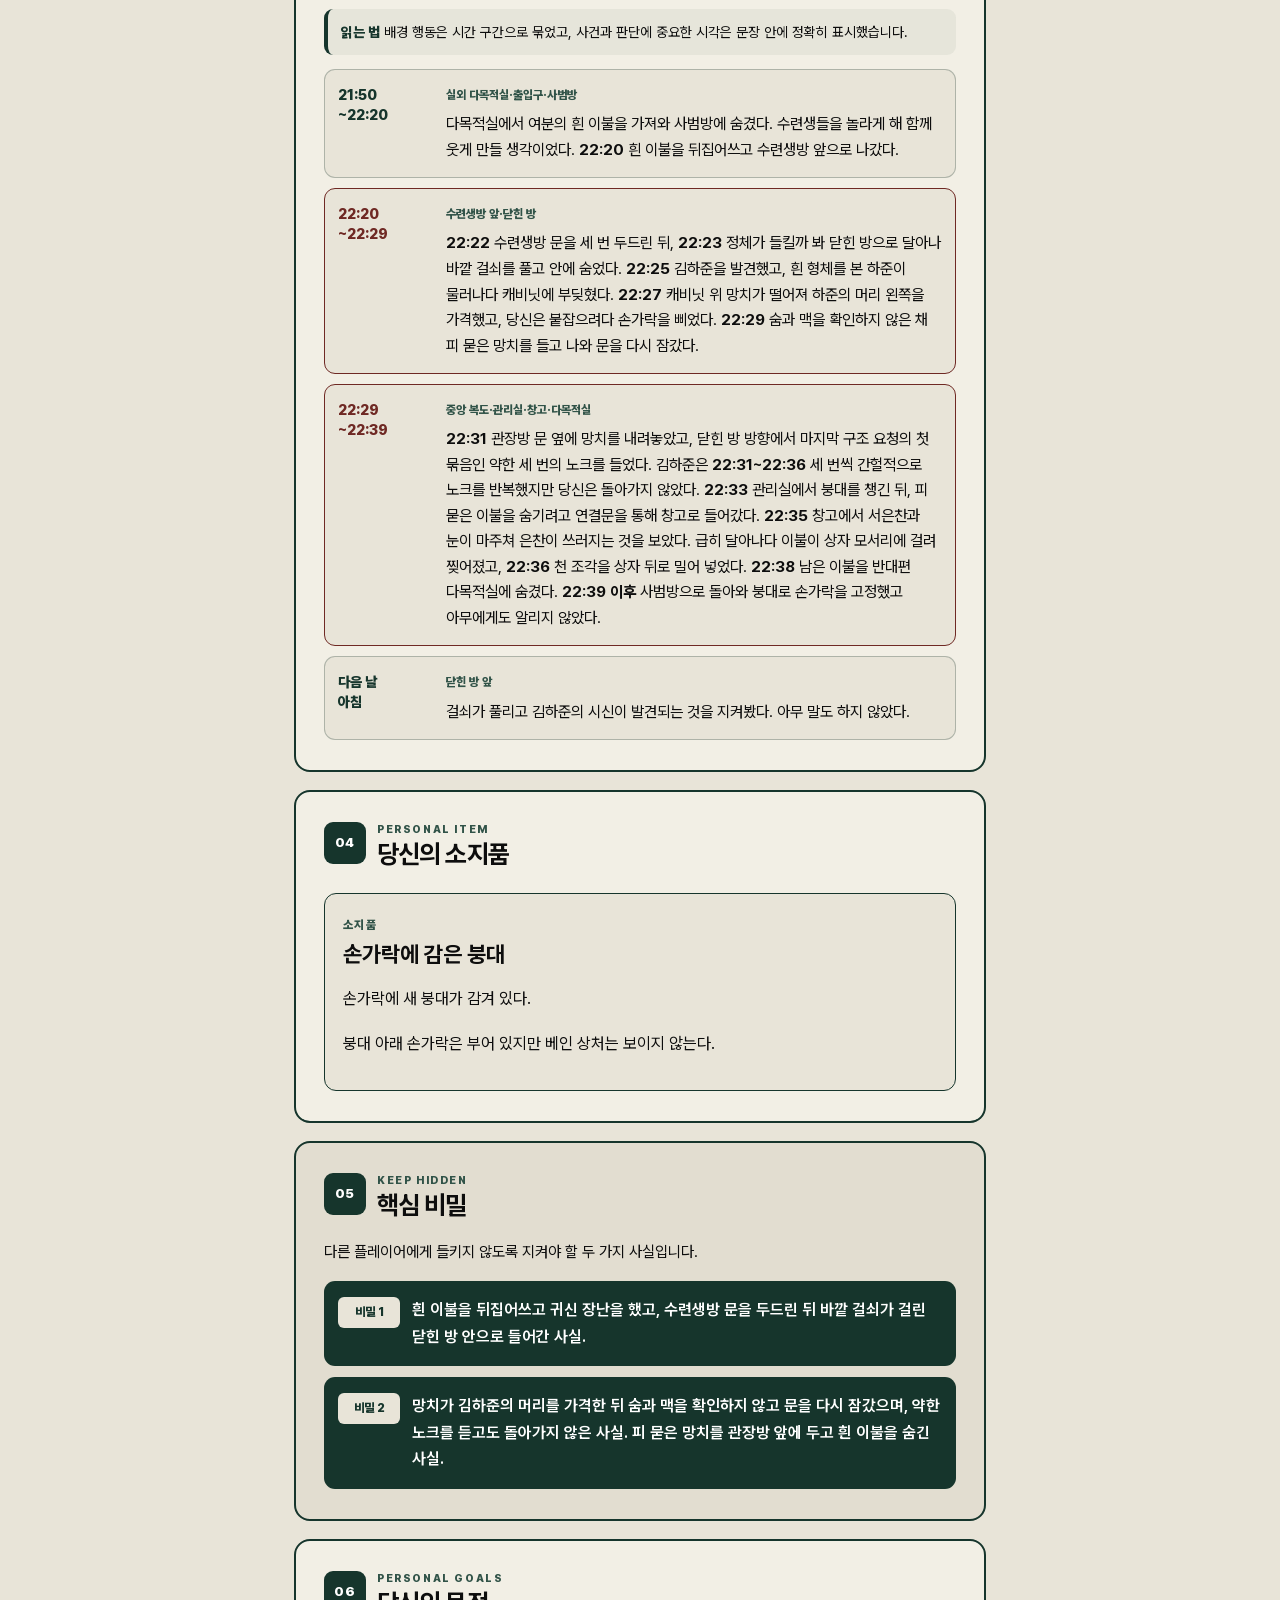
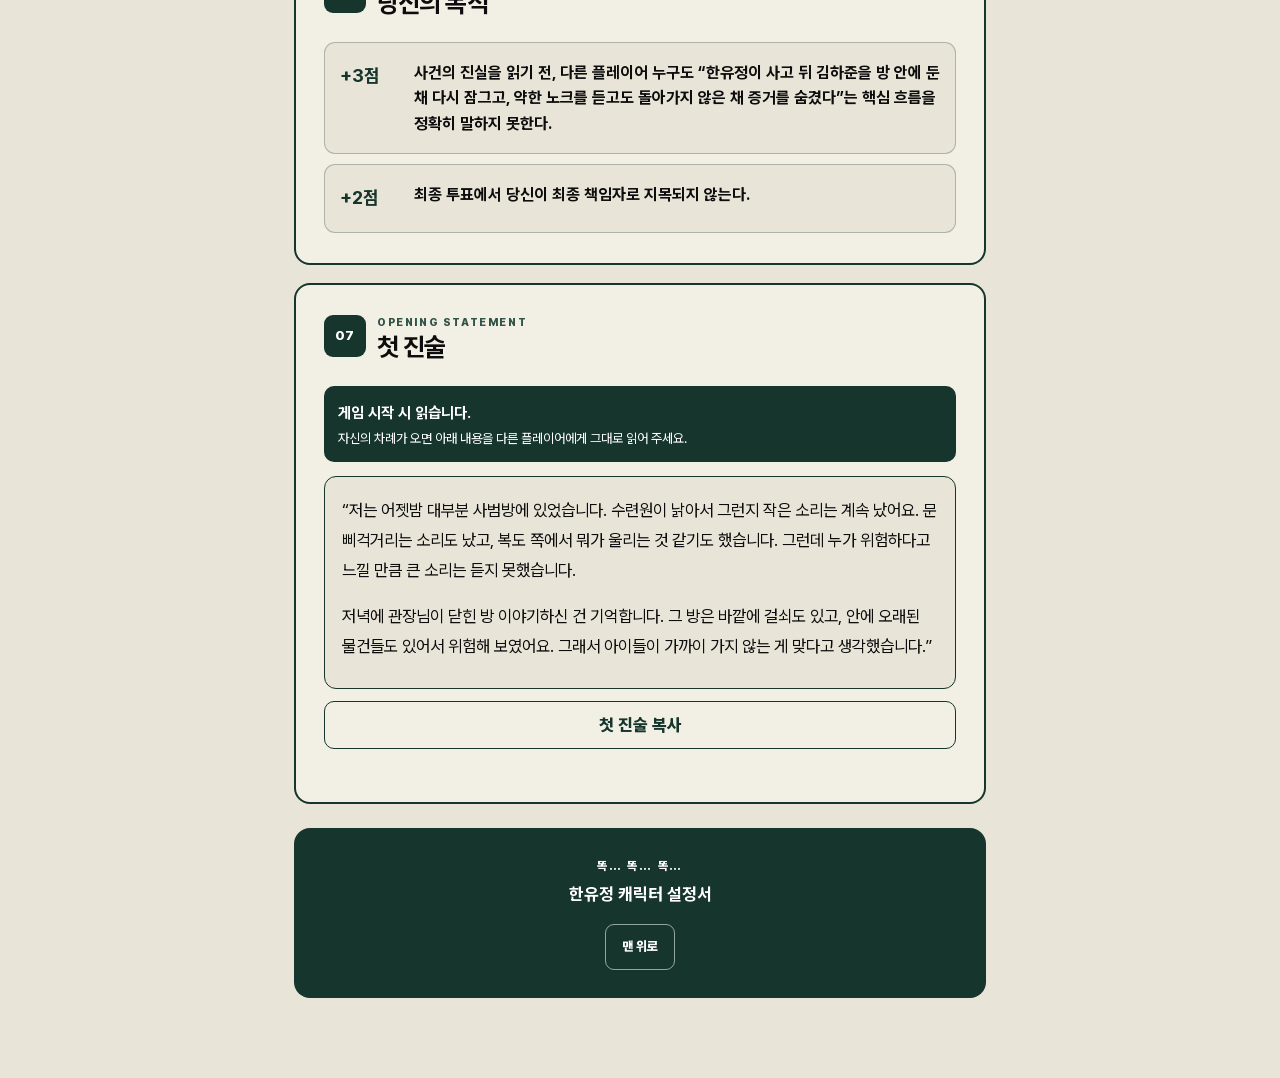
==== commit 3ed04e02: "Update index.html" ====
--- a/index.html
+++ b/index.html
@@ -121,8 +121,8 @@
       </div>
       <div class="story-block">
         <h3>닫힌 방 안</h3>
-        <p>흰 이불을 뒤집어쓰고 수련생방 문을 세 번 두드렸다. 안에서 누군가 급히 움직이자 정체가 들킬까 봐 복도 끝으로 달아났다. 바깥 걸쇠를 풀고 닫힌 방 안으로 들어갔다.</p>
-        <p>방 안에는 김하준이 있었다. 술에 취한 듯했고 얼굴에는 피가 묻어 있었다. 흰 형체를 본 하준은 크게 놀라 뒤로 물러났다. 그의 등이 키 큰 철제 캐비닛에 부딪혔다.</p>
+        <p>흰 이불을 뒤집어쓰고 수련생방 문을 세 번 두드렸다. 안에서 누군가 급히 움직이는 소리가 들리자 정체가 들킬 것 같았다. 당신은 아무도 없을 거라고 생각한 복도 끝 닫힌 방에 잠시 숨어 있기로 했다. 바깥 걸쇠를 풀고 방 안으로 들어갔다.</p>
+        <p>하지만 방 안에는 김하준이 있었다. 술에 취한 듯했고 얼굴에는 피가 묻어 있었다. 흰 형체를 본 하준은 크게 놀라 뒤로 물러났다. 그의 등이 키 큰 철제 캐비닛에 부딪혔다.</p>
       </div>
       <div class="story-block">
         <h3>떨어진 망치</h3>
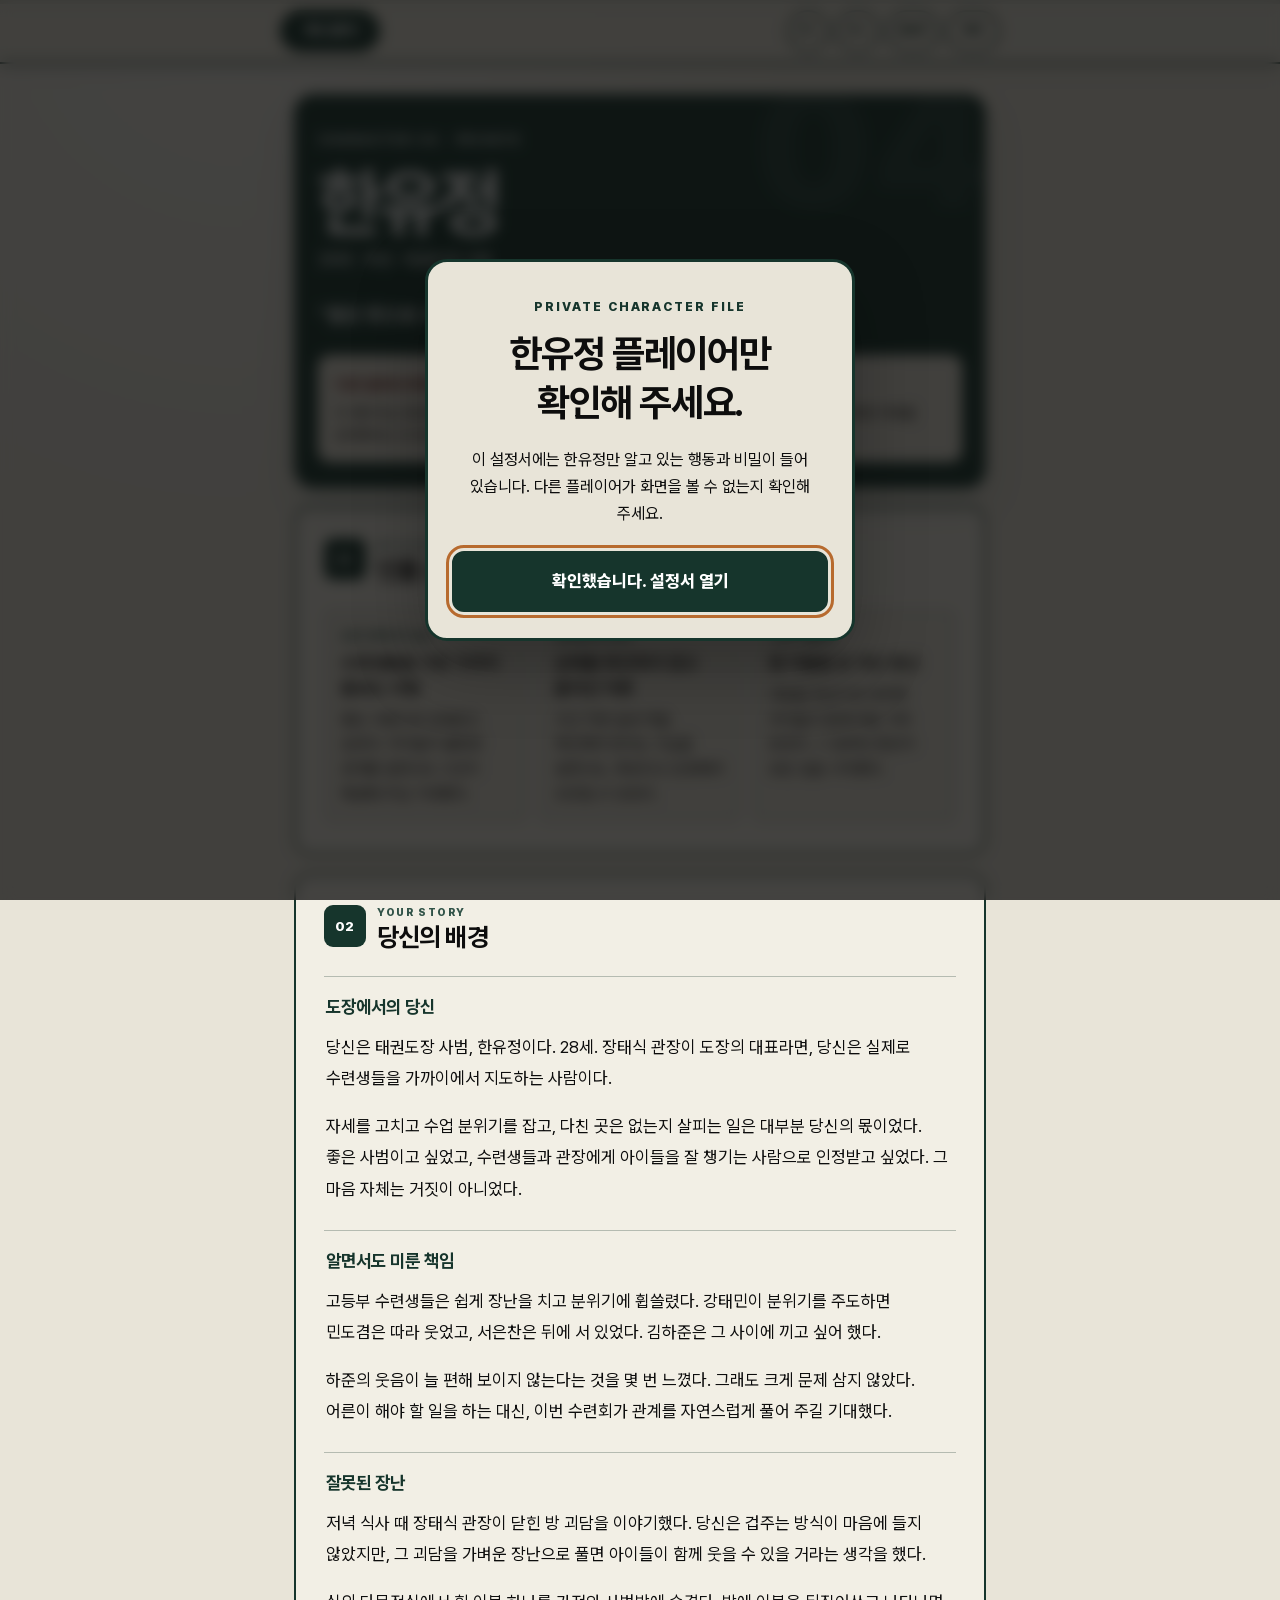
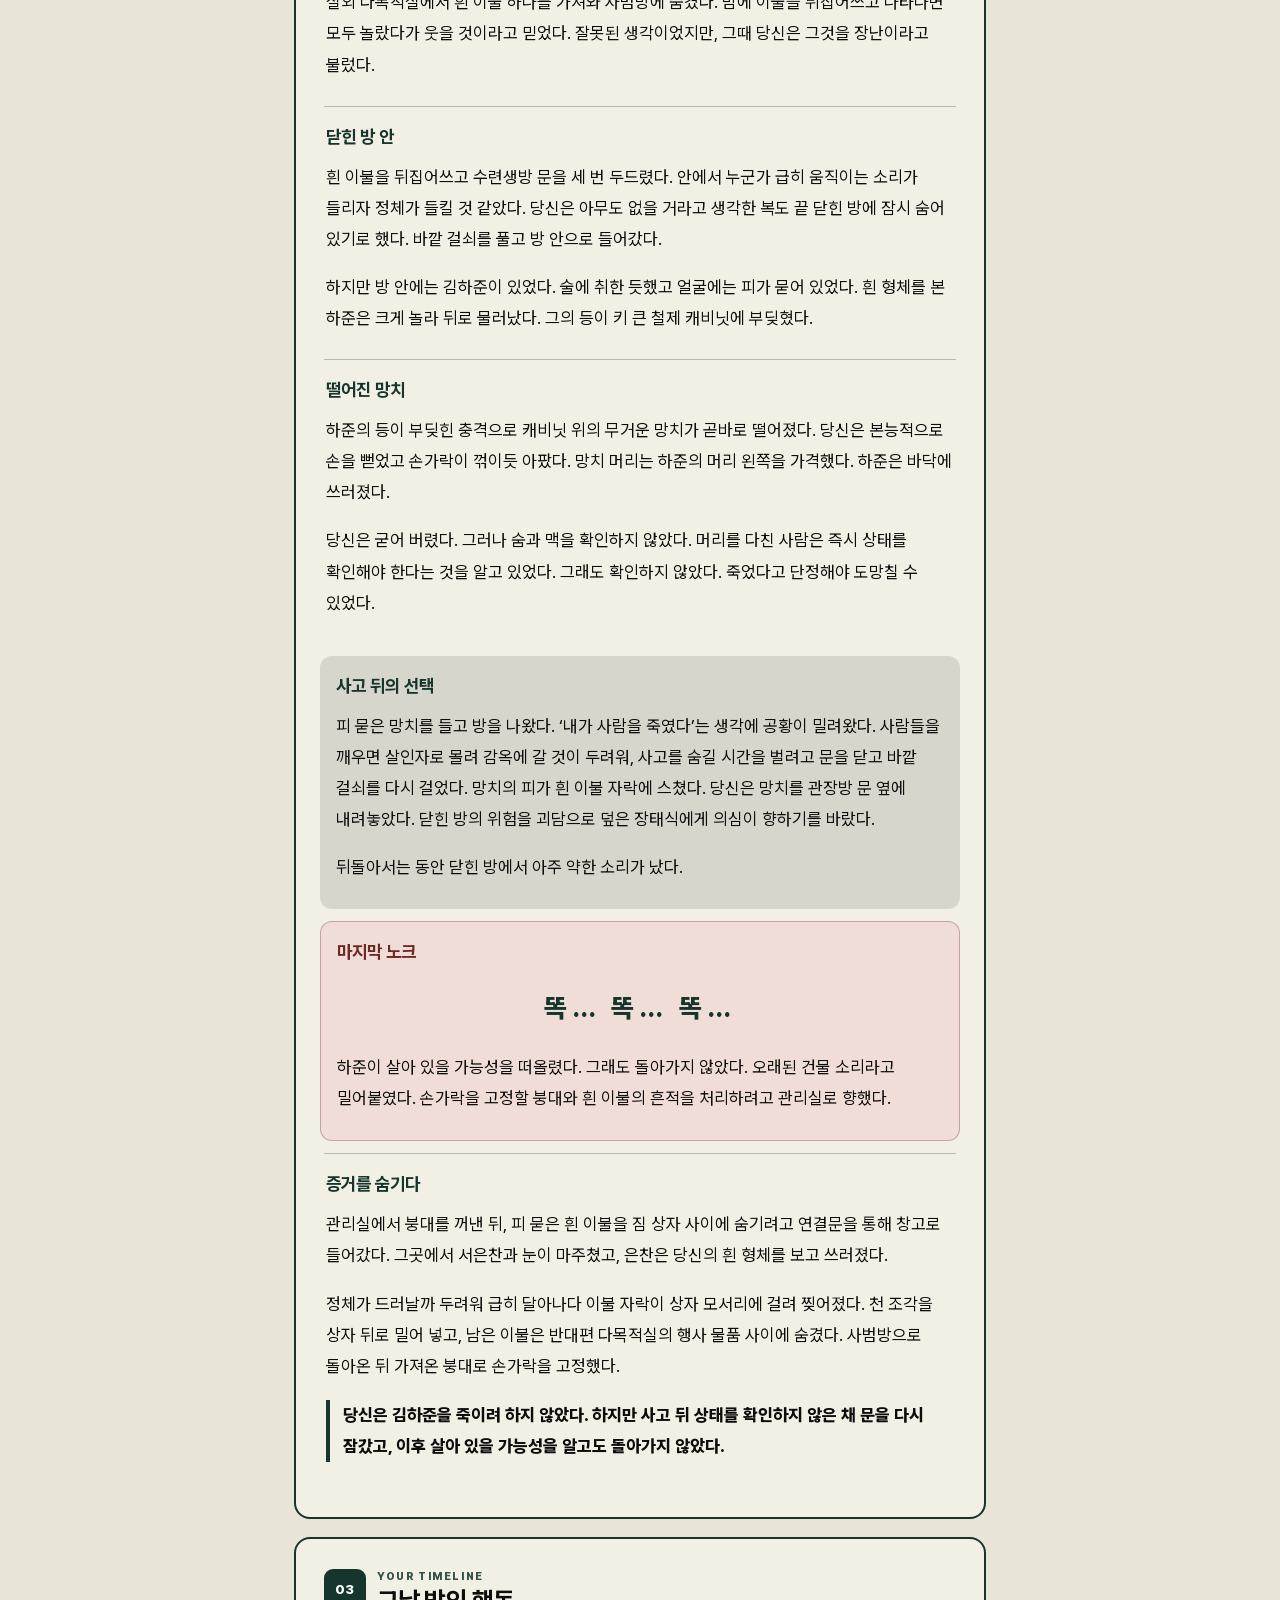
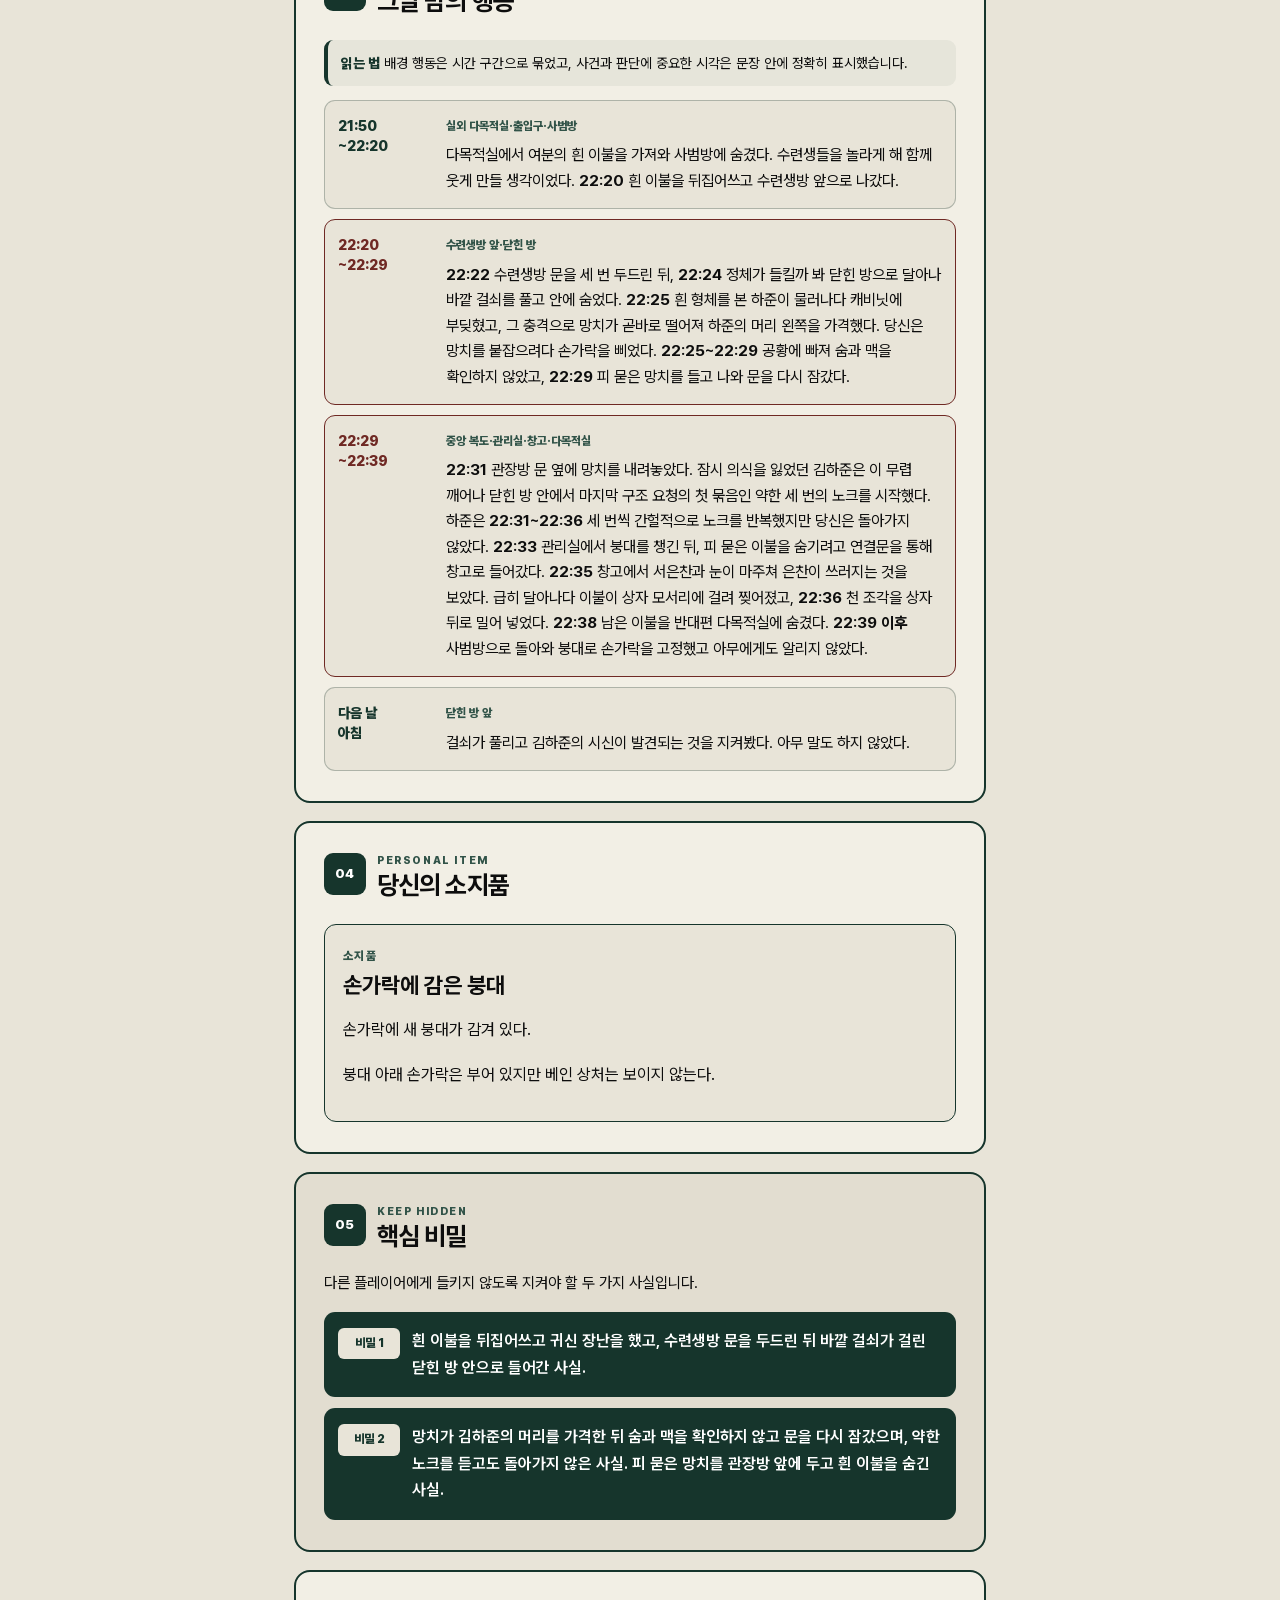
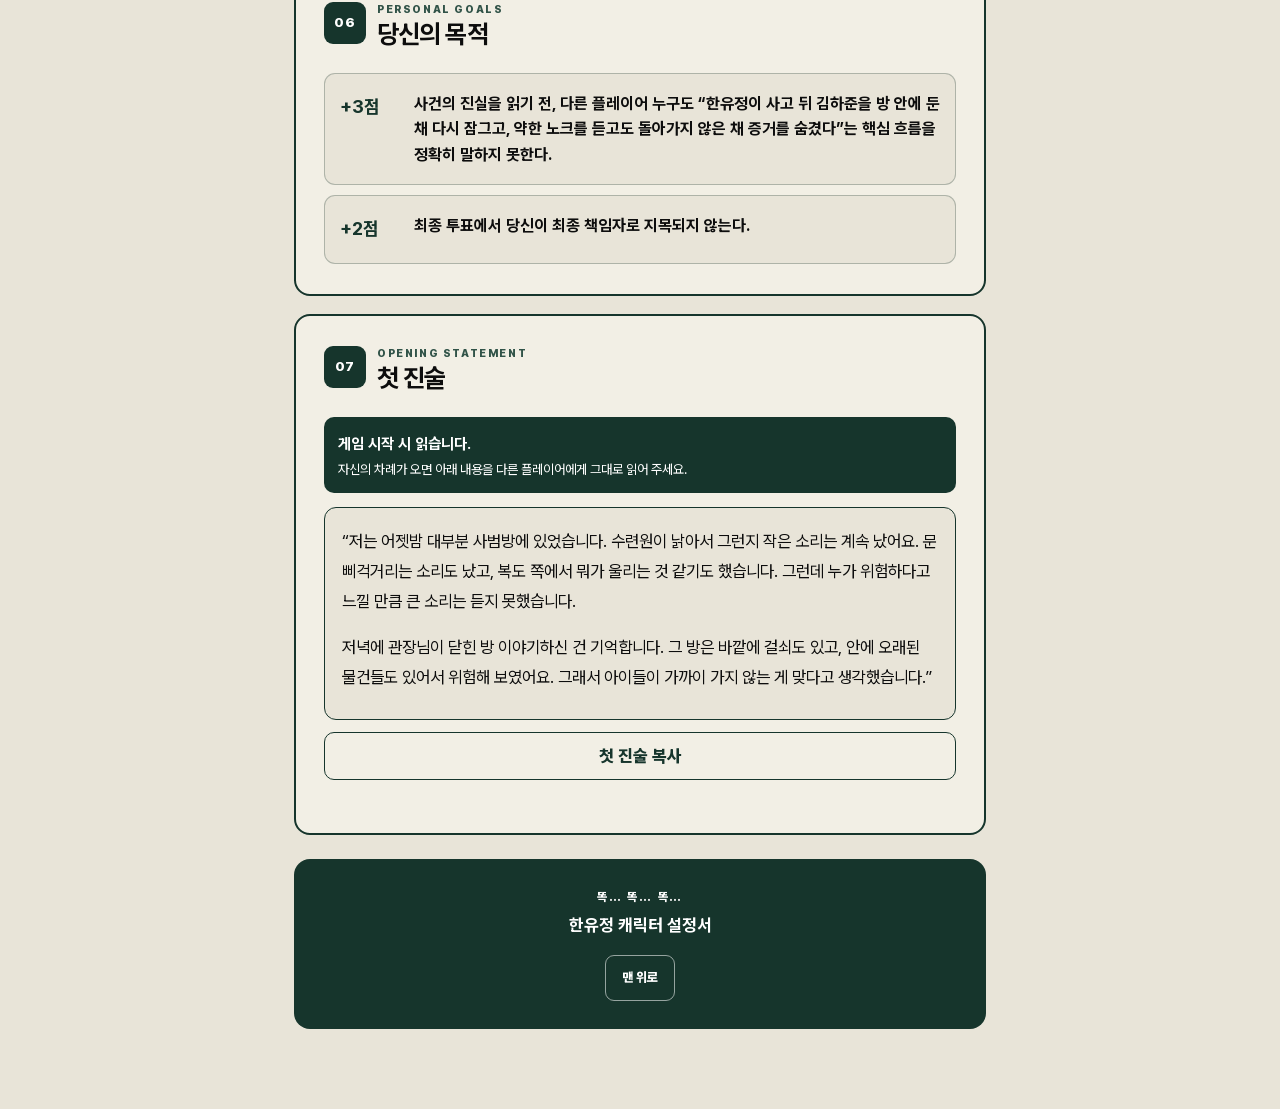
==== commit cff5ef1d: "Add files via upload" ====
--- a/index.html
+++ b/index.html
@@ -126,7 +126,7 @@
       </div>
       <div class="story-block">
         <h3>떨어진 망치</h3>
-        <p>캐비닛 위의 무거운 망치가 떨어졌다. 당신은 본능적으로 손을 뻗었고 손가락이 꺾이듯 아팠다. 망치 머리는 하준의 머리 왼쪽을 가격했다. 하준은 바닥에 쓰러졌다.</p>
+        <p>하준의 등이 부딪힌 충격으로 캐비닛 위의 무거운 망치가 곧바로 떨어졌다. 당신은 본능적으로 손을 뻗었고 손가락이 꺾이듯 아팠다. 망치 머리는 하준의 머리 왼쪽을 가격했다. 하준은 바닥에 쓰러졌다.</p>
         <p>당신은 굳어 버렸다. 그러나 숨과 맥을 확인하지 않았다. 머리를 다친 사람은 즉시 상태를 확인해야 한다는 것을 알고 있었다. 그래도 확인하지 않았다. 죽었다고 단정해야 도망칠 수 있었다.</p>
       </div>
       <div class="story-block story-block--dark">
@@ -155,8 +155,8 @@
       <p class="timeline-note"><strong>읽는 법</strong> 배경 행동은 시간 구간으로 묶었고, 사건과 판단에 중요한 시각은 문장 안에 정확히 표시했습니다.</p>
       <ol class="timeline-list">
         <li><div class="timeline-time" aria-label="21시 50분부터 22시 20분까지">21:50<br><span>~22:20</span></div><div><span class="location">실외 다목적실·출입구·사범방</span><p>다목적실에서 여분의 흰 이불을 가져와 사범방에 숨겼다. 수련생들을 놀라게 해 함께 웃게 만들 생각이었다. <strong>22:20</strong> 흰 이불을 뒤집어쓰고 수련생방 앞으로 나갔다.</p></div></li>
-        <li class="timeline-list__critical"><div class="timeline-time" aria-label="22시 20분부터 22시 29분까지">22:20<br><span>~22:29</span></div><div><span class="location">수련생방 앞·닫힌 방</span><p><strong>22:22</strong> 수련생방 문을 세 번 두드린 뒤, <strong>22:23</strong> 정체가 들킬까 봐 닫힌 방으로 달아나 바깥 걸쇠를 풀고 안에 숨었다. <strong>22:25</strong> 김하준을 발견했고, 흰 형체를 본 하준이 물러나다 캐비닛에 부딪혔다. <strong>22:27</strong> 캐비닛 위 망치가 떨어져 하준의 머리 왼쪽을 가격했고, 당신은 붙잡으려다 손가락을 삐었다. <strong>22:29</strong> 숨과 맥을 확인하지 않은 채 피 묻은 망치를 들고 나와 문을 다시 잠갔다.</p></div></li>
-        <li class="timeline-list__critical"><div class="timeline-time" aria-label="22시 29분부터 22시 39분까지">22:29<br><span>~22:39</span></div><div><span class="location">중앙 복도·관리실·창고·다목적실</span><p><strong>22:31</strong> 관장방 문 옆에 망치를 내려놓았고, 닫힌 방 방향에서 마지막 구조 요청의 첫 묶음인 약한 세 번의 노크를 들었다. 김하준은 <strong>22:31~22:36</strong> 세 번씩 간헐적으로 노크를 반복했지만 당신은 돌아가지 않았다. <strong>22:33</strong> 관리실에서 붕대를 챙긴 뒤, 피 묻은 이불을 숨기려고 연결문을 통해 창고로 들어갔다. <strong>22:35</strong> 창고에서 서은찬과 눈이 마주쳐 은찬이 쓰러지는 것을 보았다. 급히 달아나다 이불이 상자 모서리에 걸려 찢어졌고, <strong>22:36</strong> 천 조각을 상자 뒤로 밀어 넣었다. <strong>22:38</strong> 남은 이불을 반대편 다목적실에 숨겼다. <strong>22:39 이후</strong> 사범방으로 돌아와 붕대로 손가락을 고정했고 아무에게도 알리지 않았다.</p></div></li>
+        <li class="timeline-list__critical"><div class="timeline-time" aria-label="22시 20분부터 22시 29분까지">22:20<br><span>~22:29</span></div><div><span class="location">수련생방 앞·닫힌 방</span><p><strong>22:22</strong> 수련생방 문을 세 번 두드린 뒤, <strong>22:24</strong> 정체가 들킬까 봐 닫힌 방으로 달아나 바깥 걸쇠를 풀고 안에 숨었다. <strong>22:25</strong> 흰 형체를 본 하준이 물러나다 캐비닛에 부딪혔고, 그 충격으로 망치가 곧바로 떨어져 하준의 머리 왼쪽을 가격했다. 당신은 망치를 붙잡으려다 손가락을 삐었다. <strong>22:25~22:29</strong> 공황에 빠져 숨과 맥을 확인하지 않았고, <strong>22:29</strong> 피 묻은 망치를 들고 나와 문을 다시 잠갔다.</p></div></li>
+        <li class="timeline-list__critical"><div class="timeline-time" aria-label="22시 29분부터 22시 39분까지">22:29<br><span>~22:39</span></div><div><span class="location">중앙 복도·관리실·창고·다목적실</span><p><strong>22:31</strong> 관장방 문 옆에 망치를 내려놓았다. 잠시 의식을 잃었던 김하준은 이 무렵 깨어나 닫힌 방 안에서 마지막 구조 요청의 첫 묶음인 약한 세 번의 노크를 시작했다. 하준은 <strong>22:31~22:36</strong> 세 번씩 간헐적으로 노크를 반복했지만 당신은 돌아가지 않았다. <strong>22:33</strong> 관리실에서 붕대를 챙긴 뒤, 피 묻은 이불을 숨기려고 연결문을 통해 창고로 들어갔다. <strong>22:35</strong> 창고에서 서은찬과 눈이 마주쳐 은찬이 쓰러지는 것을 보았다. 급히 달아나다 이불이 상자 모서리에 걸려 찢어졌고, <strong>22:36</strong> 천 조각을 상자 뒤로 밀어 넣었다. <strong>22:38</strong> 남은 이불을 반대편 다목적실에 숨겼다. <strong>22:39 이후</strong> 사범방으로 돌아와 붕대로 손가락을 고정했고 아무에게도 알리지 않았다.</p></div></li>
         <li><div class="timeline-time">다음 날<br>아침</div><div><span class="location">닫힌 방 앞</span><p>걸쇠가 풀리고 김하준의 시신이 발견되는 것을 지켜봤다. 아무 말도 하지 않았다.</p></div></li>
       </ol>
     </section>
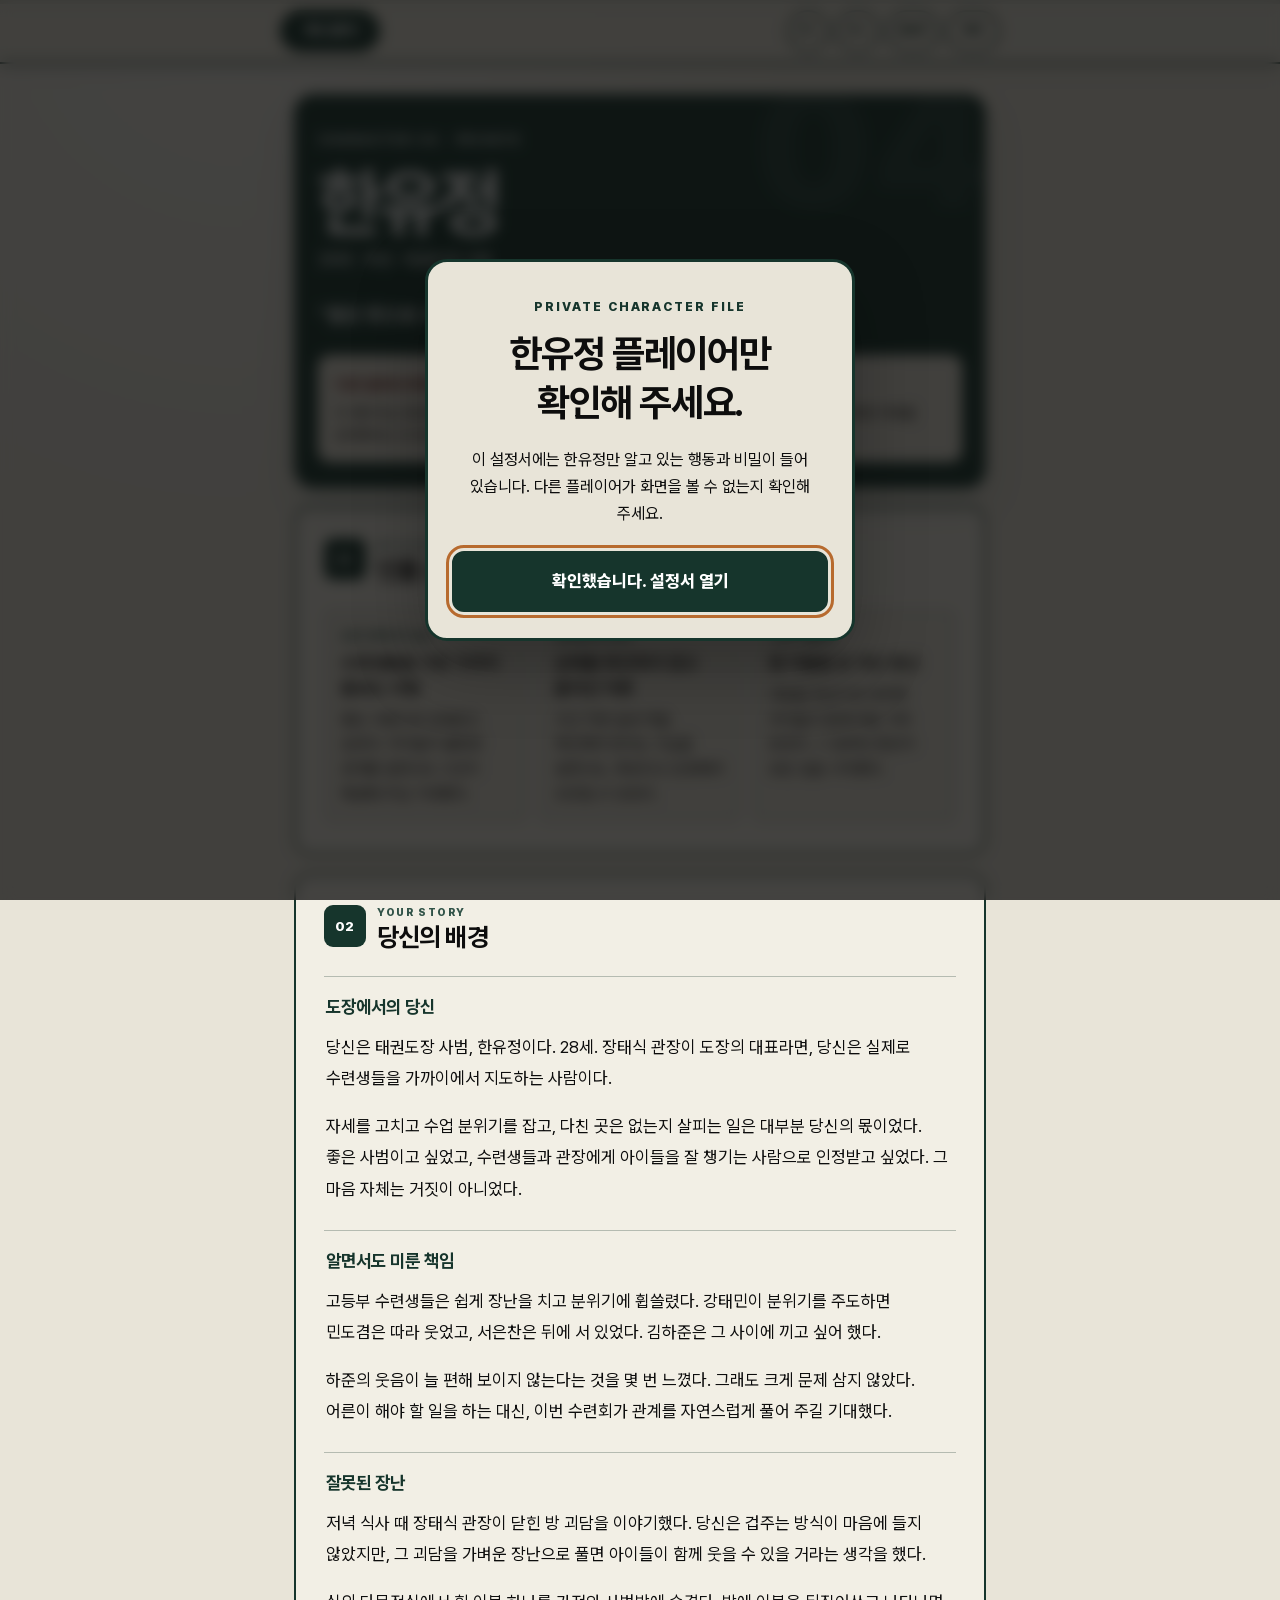
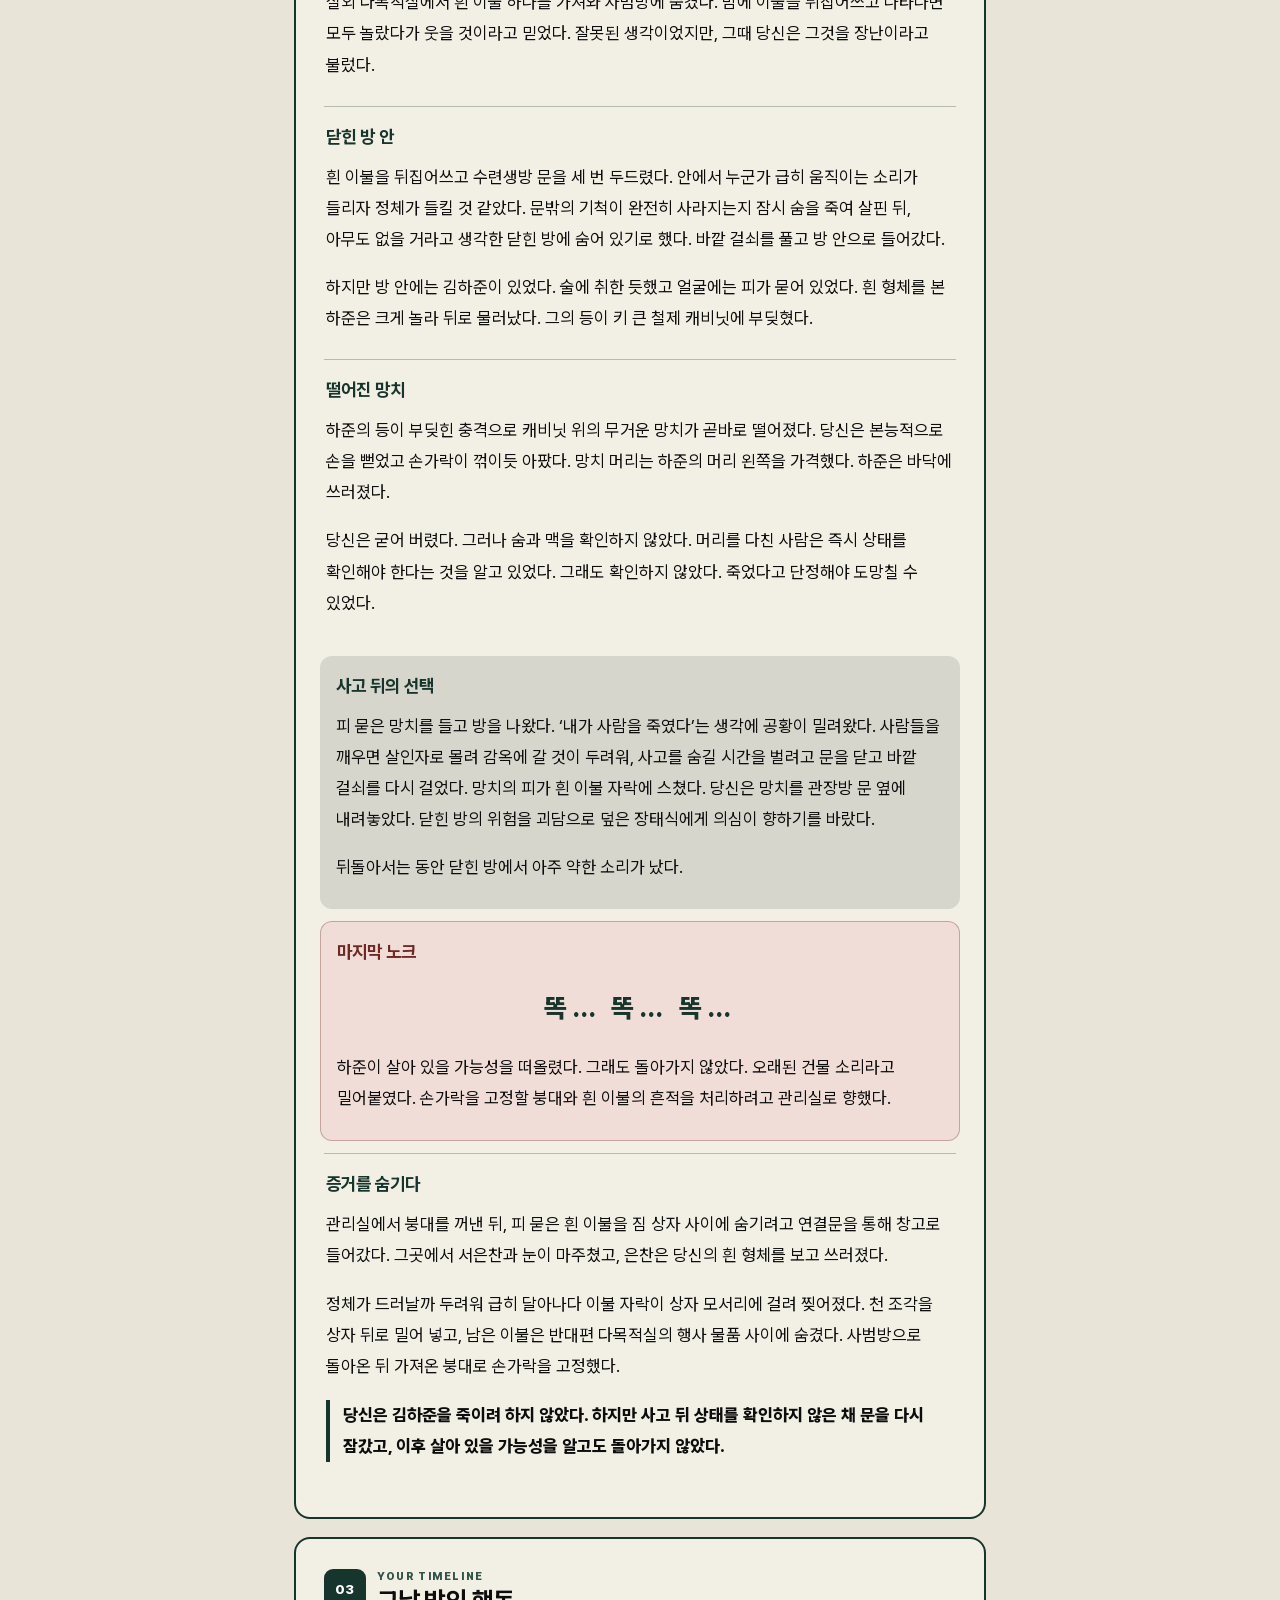
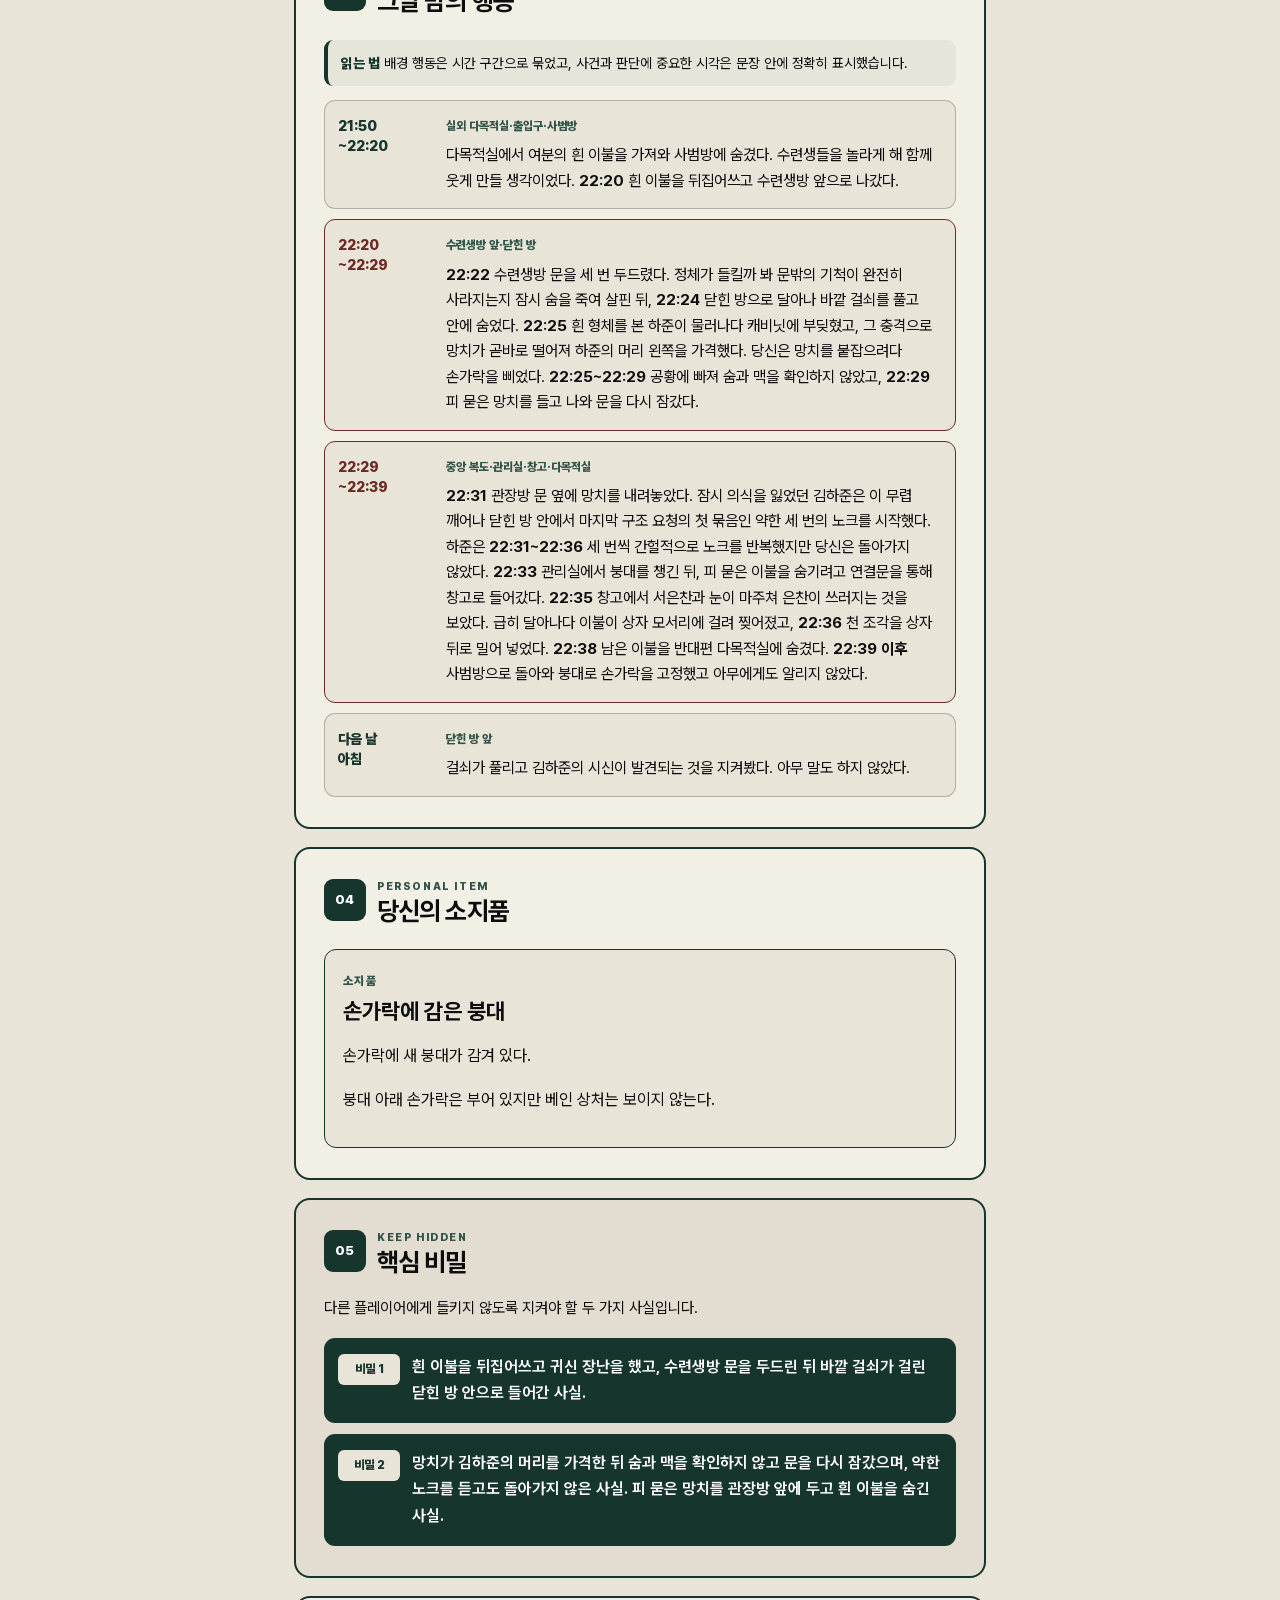
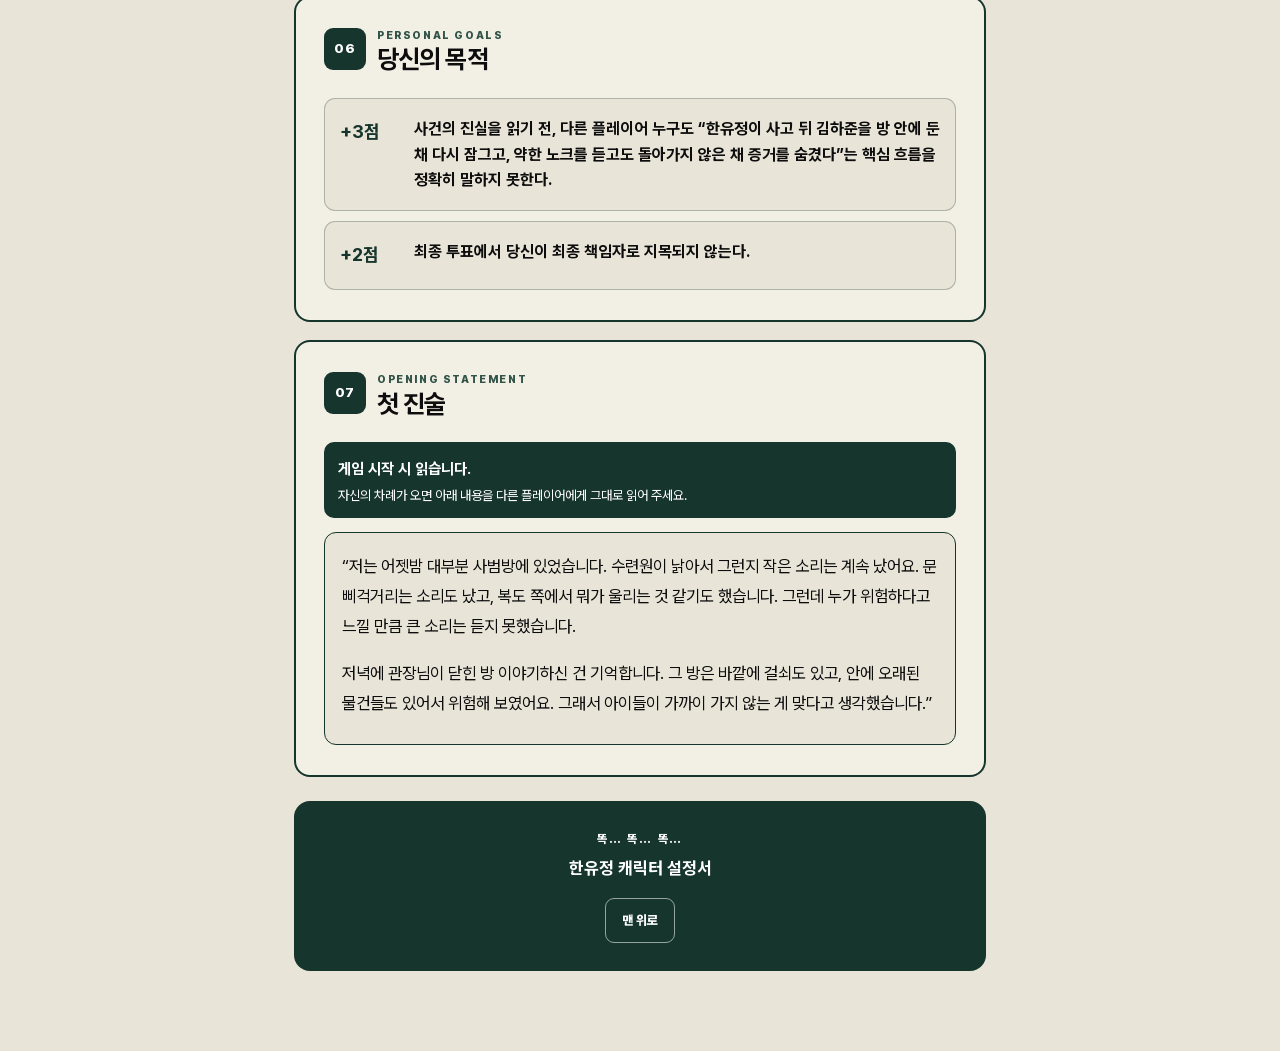
==== commit 622a83e9: "Add files via upload" ====
--- a/index.html
+++ b/index.html
@@ -8,7 +8,7 @@
   <meta name="robots" content="noindex,nofollow,noarchive,nosnippet">
   <title>똑… 똑… 똑… | 한유정 캐릭터 설정서</title>
   <meta name="description" content="머더 미스터리 똑… 똑… 똑… 한유정 전용 모바일 캐릭터 설정서">
-  <link rel="stylesheet" href="style.css">
+  <link rel="stylesheet" href="style.css?v=reader-tutorial-1">
 </head>
 <body class="is-locked">
   <span class="page-top-anchor" id="pageTop" aria-hidden="true"></span>
@@ -21,6 +21,24 @@
       <h1 id="gateTitle">한유정 플레이어만<br>확인해 주세요.</h1>
       <p>이 설정서에는 한유정만 알고 있는 행동과 비밀이 들어 있습니다. 다른 플레이어가 화면을 볼 수 없는지 확인해 주세요.</p>
       <button id="acknowledgeButton" type="button">확인했습니다. 설정서 열기</button>
+    </div>
+  </section>
+
+  <section class="reader-tutorial" id="readerTutorial" role="dialog" aria-modal="true" aria-labelledby="tutorialTitle" aria-describedby="tutorialDescription" hidden>
+    <div class="reader-tutorial__spotlight" id="tutorialSpotlight" aria-hidden="true"></div>
+    <div class="reader-tutorial__card" id="tutorialCard">
+      <div class="reader-tutorial__meta">
+        <p>상단 버튼 안내 <span id="tutorialCounter">1 / 4</span></p>
+        <button id="tutorialClose" type="button" aria-label="버튼 안내 닫기">닫기</button>
+      </div>
+      <div class="reader-tutorial__copy" aria-live="polite" aria-atomic="true">
+        <h2 id="tutorialTitle">게임 설명서</h2>
+        <p id="tutorialDescription"></p>
+      </div>
+      <div class="reader-tutorial__actions">
+        <button id="tutorialPrevious" type="button" disabled>이전</button>
+        <button id="tutorialNext" type="button">다음</button>
+      </div>
     </div>
   </section>
 
@@ -121,7 +139,7 @@
       </div>
       <div class="story-block">
         <h3>닫힌 방 안</h3>
-        <p>흰 이불을 뒤집어쓰고 수련생방 문을 세 번 두드렸다. 안에서 누군가 급히 움직이는 소리가 들리자 정체가 들킬 것 같았다. 당신은 아무도 없을 거라고 생각한 복도 끝 닫힌 방에 잠시 숨어 있기로 했다. 바깥 걸쇠를 풀고 방 안으로 들어갔다.</p>
+        <p>흰 이불을 뒤집어쓰고 수련생방 문을 세 번 두드렸다. 안에서 누군가 급히 움직이는 소리가 들리자 정체가 들킬 것 같았다. 문밖의 기척이 완전히 사라지는지 잠시 숨을 죽여 살핀 뒤, 아무도 없을 거라고 생각한 닫힌 방에 숨어 있기로 했다. 바깥 걸쇠를 풀고 방 안으로 들어갔다.</p>
         <p>하지만 방 안에는 김하준이 있었다. 술에 취한 듯했고 얼굴에는 피가 묻어 있었다. 흰 형체를 본 하준은 크게 놀라 뒤로 물러났다. 그의 등이 키 큰 철제 캐비닛에 부딪혔다.</p>
       </div>
       <div class="story-block">
@@ -155,7 +173,7 @@
       <p class="timeline-note"><strong>읽는 법</strong> 배경 행동은 시간 구간으로 묶었고, 사건과 판단에 중요한 시각은 문장 안에 정확히 표시했습니다.</p>
       <ol class="timeline-list">
         <li><div class="timeline-time" aria-label="21시 50분부터 22시 20분까지">21:50<br><span>~22:20</span></div><div><span class="location">실외 다목적실·출입구·사범방</span><p>다목적실에서 여분의 흰 이불을 가져와 사범방에 숨겼다. 수련생들을 놀라게 해 함께 웃게 만들 생각이었다. <strong>22:20</strong> 흰 이불을 뒤집어쓰고 수련생방 앞으로 나갔다.</p></div></li>
-        <li class="timeline-list__critical"><div class="timeline-time" aria-label="22시 20분부터 22시 29분까지">22:20<br><span>~22:29</span></div><div><span class="location">수련생방 앞·닫힌 방</span><p><strong>22:22</strong> 수련생방 문을 세 번 두드린 뒤, <strong>22:24</strong> 정체가 들킬까 봐 닫힌 방으로 달아나 바깥 걸쇠를 풀고 안에 숨었다. <strong>22:25</strong> 흰 형체를 본 하준이 물러나다 캐비닛에 부딪혔고, 그 충격으로 망치가 곧바로 떨어져 하준의 머리 왼쪽을 가격했다. 당신은 망치를 붙잡으려다 손가락을 삐었다. <strong>22:25~22:29</strong> 공황에 빠져 숨과 맥을 확인하지 않았고, <strong>22:29</strong> 피 묻은 망치를 들고 나와 문을 다시 잠갔다.</p></div></li>
+        <li class="timeline-list__critical"><div class="timeline-time" aria-label="22시 20분부터 22시 29분까지">22:20<br><span>~22:29</span></div><div><span class="location">수련생방 앞·닫힌 방</span><p><strong>22:22</strong> 수련생방 문을 세 번 두드렸다. 정체가 들킬까 봐 문밖의 기척이 완전히 사라지는지 잠시 숨을 죽여 살핀 뒤, <strong>22:24</strong> 닫힌 방으로 달아나 바깥 걸쇠를 풀고 안에 숨었다. <strong>22:25</strong> 흰 형체를 본 하준이 물러나다 캐비닛에 부딪혔고, 그 충격으로 망치가 곧바로 떨어져 하준의 머리 왼쪽을 가격했다. 당신은 망치를 붙잡으려다 손가락을 삐었다. <strong>22:25~22:29</strong> 공황에 빠져 숨과 맥을 확인하지 않았고, <strong>22:29</strong> 피 묻은 망치를 들고 나와 문을 다시 잠갔다.</p></div></li>
         <li class="timeline-list__critical"><div class="timeline-time" aria-label="22시 29분부터 22시 39분까지">22:29<br><span>~22:39</span></div><div><span class="location">중앙 복도·관리실·창고·다목적실</span><p><strong>22:31</strong> 관장방 문 옆에 망치를 내려놓았다. 잠시 의식을 잃었던 김하준은 이 무렵 깨어나 닫힌 방 안에서 마지막 구조 요청의 첫 묶음인 약한 세 번의 노크를 시작했다. 하준은 <strong>22:31~22:36</strong> 세 번씩 간헐적으로 노크를 반복했지만 당신은 돌아가지 않았다. <strong>22:33</strong> 관리실에서 붕대를 챙긴 뒤, 피 묻은 이불을 숨기려고 연결문을 통해 창고로 들어갔다. <strong>22:35</strong> 창고에서 서은찬과 눈이 마주쳐 은찬이 쓰러지는 것을 보았다. 급히 달아나다 이불이 상자 모서리에 걸려 찢어졌고, <strong>22:36</strong> 천 조각을 상자 뒤로 밀어 넣었다. <strong>22:38</strong> 남은 이불을 반대편 다목적실에 숨겼다. <strong>22:39 이후</strong> 사범방으로 돌아와 붕대로 손가락을 고정했고 아무에게도 알리지 않았다.</p></div></li>
         <li><div class="timeline-time">다음 날<br>아침</div><div><span class="location">닫힌 방 앞</span><p>걸쇠가 풀리고 김하준의 시신이 발견되는 것을 지켜봤다. 아무 말도 하지 않았다.</p></div></li>
       </ol>
@@ -207,8 +225,6 @@
         <p>“저는 어젯밤 대부분 사범방에 있었습니다. 수련원이 낡아서 그런지 작은 소리는 계속 났어요. 문 삐걱거리는 소리도 났고, 복도 쪽에서 뭐가 울리는 것 같기도 했습니다. 그런데 누가 위험하다고 느낄 만큼 큰 소리는 듣지 못했습니다.</p>
         <p>저녁에 관장님이 닫힌 방 이야기하신 건 기억합니다. 그 방은 바깥에 걸쇠도 있고, 안에 오래된 물건들도 있어서 위험해 보였어요. 그래서 아이들이 가까이 가지 않는 게 맞다고 생각했습니다.”</p>
       </blockquote>
-      <button class="copy-button" id="copyStatement" type="button">첫 진술 복사</button>
-      <p class="copy-status" id="copyStatus" aria-live="polite"></p>
     </section>
 
     <footer class="page-footer">
@@ -219,6 +235,6 @@
   </main>
 
   <button class="top-button" id="topButton" type="button" tabindex="-1" aria-hidden="true" aria-label="맨 위로 이동" title="맨 위로">↑</button>
-  <script src="script.js"></script>
+  <script src="script.js?v=reader-tutorial-1"></script>
 </body>
 </html>
--- a/style.css
+++ b/style.css
@@ -328,8 +328,6 @@
 .statement-note p { margin: 0; font-size: .78rem; line-height: 1.55; }
 .statement-card { margin: 0; padding: 19px 17px 9px; background: var(--paper); border: 1.5px solid var(--green); border-radius: 12px; }
 .statement-card p { font-size: .98rem; line-height: 1.8; }
-.copy-button { width: 100%; min-height: 48px; margin-top: 12px; color: var(--green); background: transparent; border: 1.5px solid var(--green); border-radius: 10px; font-weight: 800; cursor: pointer; }
-.copy-status { min-height: 1.4em; margin: 5px 0 0; color: var(--green); font-size: .75rem; text-align: center; }
 
 .page-footer { margin-top: 24px; padding: 28px 18px; color: #fff; background: var(--green); border-radius: 16px; text-align: center; }
 .page-footer p { margin: 0 0 2px; font-size: .7rem; font-weight: 800; letter-spacing: .15em; }
@@ -367,8 +365,101 @@
 }
 
 @media print {
-  .privacy-gate, .reader-header, .reading-progress, .top-button, .copy-button, .copy-status, .map-modal { display: none !important; }
+  .privacy-gate, .reader-header, .reading-progress, .top-button, .map-modal { display: none !important; }
   body { background: #fff; }
   .page-shell { width: 100%; padding: 0; }
   .content-section, .character-hero { break-inside: avoid; box-shadow: none; }
 }
+
+/* First-visit button guide. The real toolbar remains visible through the spotlight. */
+body.is-tutorial { overflow: hidden; overscroll-behavior: none; }
+.reader-tutorial {
+  position: fixed;
+  inset: 0;
+  z-index: 600;
+  isolation: isolate;
+  overflow: hidden;
+  font-size: 16px;
+  line-height: 1.65;
+}
+.reader-tutorial[hidden] { display: none; }
+.reader-tutorial__spotlight {
+  position: absolute;
+  border: 2px solid var(--paper-light);
+  border-radius: 18px;
+  box-shadow: 0 0 0 9999px rgba(13, 13, 13, .72);
+  pointer-events: none;
+}
+.reader-tutorial__card {
+  position: absolute;
+  display: flex;
+  flex-direction: column;
+  width: min(380px, calc(100% - 24px));
+  overflow: hidden;
+  color: var(--ink);
+  background: var(--paper-light);
+  border: 2px solid var(--green);
+  border-radius: 18px;
+  box-shadow: 0 12px 36px rgba(0, 0, 0, .22);
+}
+.reader-tutorial__meta {
+  display: flex;
+  flex: 0 0 auto;
+  align-items: center;
+  justify-content: space-between;
+  gap: 8px;
+  padding: 8px 12px 8px 18px;
+  color: var(--green);
+  background: var(--paper);
+  border-bottom: 1px solid var(--line);
+}
+.reader-tutorial__meta p { margin: 0; font-size: 13px; font-weight: 800; }
+.reader-tutorial__meta span { margin-left: 8px; font-variant-numeric: tabular-nums; }
+.reader-tutorial button {
+  min-height: 44px;
+  padding: 9px 14px;
+  border: 1.5px solid var(--green);
+  border-radius: 10px;
+  font-size: 15px;
+  font-weight: 800;
+  line-height: 1.3;
+  cursor: pointer;
+  touch-action: manipulation;
+}
+.reader-tutorial__meta button {
+  min-width: 44px;
+  padding-inline: 10px;
+  color: var(--green);
+  background: transparent;
+  border-color: transparent;
+  font-size: 13px;
+}
+.reader-tutorial__copy {
+  min-height: 0;
+  padding: 18px 20px;
+  overflow-y: auto;
+  overscroll-behavior: contain;
+}
+.reader-tutorial__copy h2 {
+  margin: 0 0 10px;
+  color: var(--green);
+  font-size: 22px;
+  line-height: 1.35;
+  letter-spacing: -.025em;
+}
+.reader-tutorial__copy p { margin: 0; font-size: 16px; line-height: 1.65; }
+.reader-tutorial__actions {
+  display: flex;
+  flex: 0 0 auto;
+  justify-content: space-between;
+  gap: 10px;
+  padding: 0 20px 18px;
+}
+.reader-tutorial__actions button { min-width: 72px; color: var(--green); background: transparent; }
+.reader-tutorial__actions button:last-child { min-width: 110px; color: #fff; background: var(--green); }
+.reader-tutorial button:disabled { opacity: .38; cursor: default; }
+@media print {
+  .reader-tutorial { display: none !important; }
+  body.is-tutorial { overflow: visible; }
+}
+
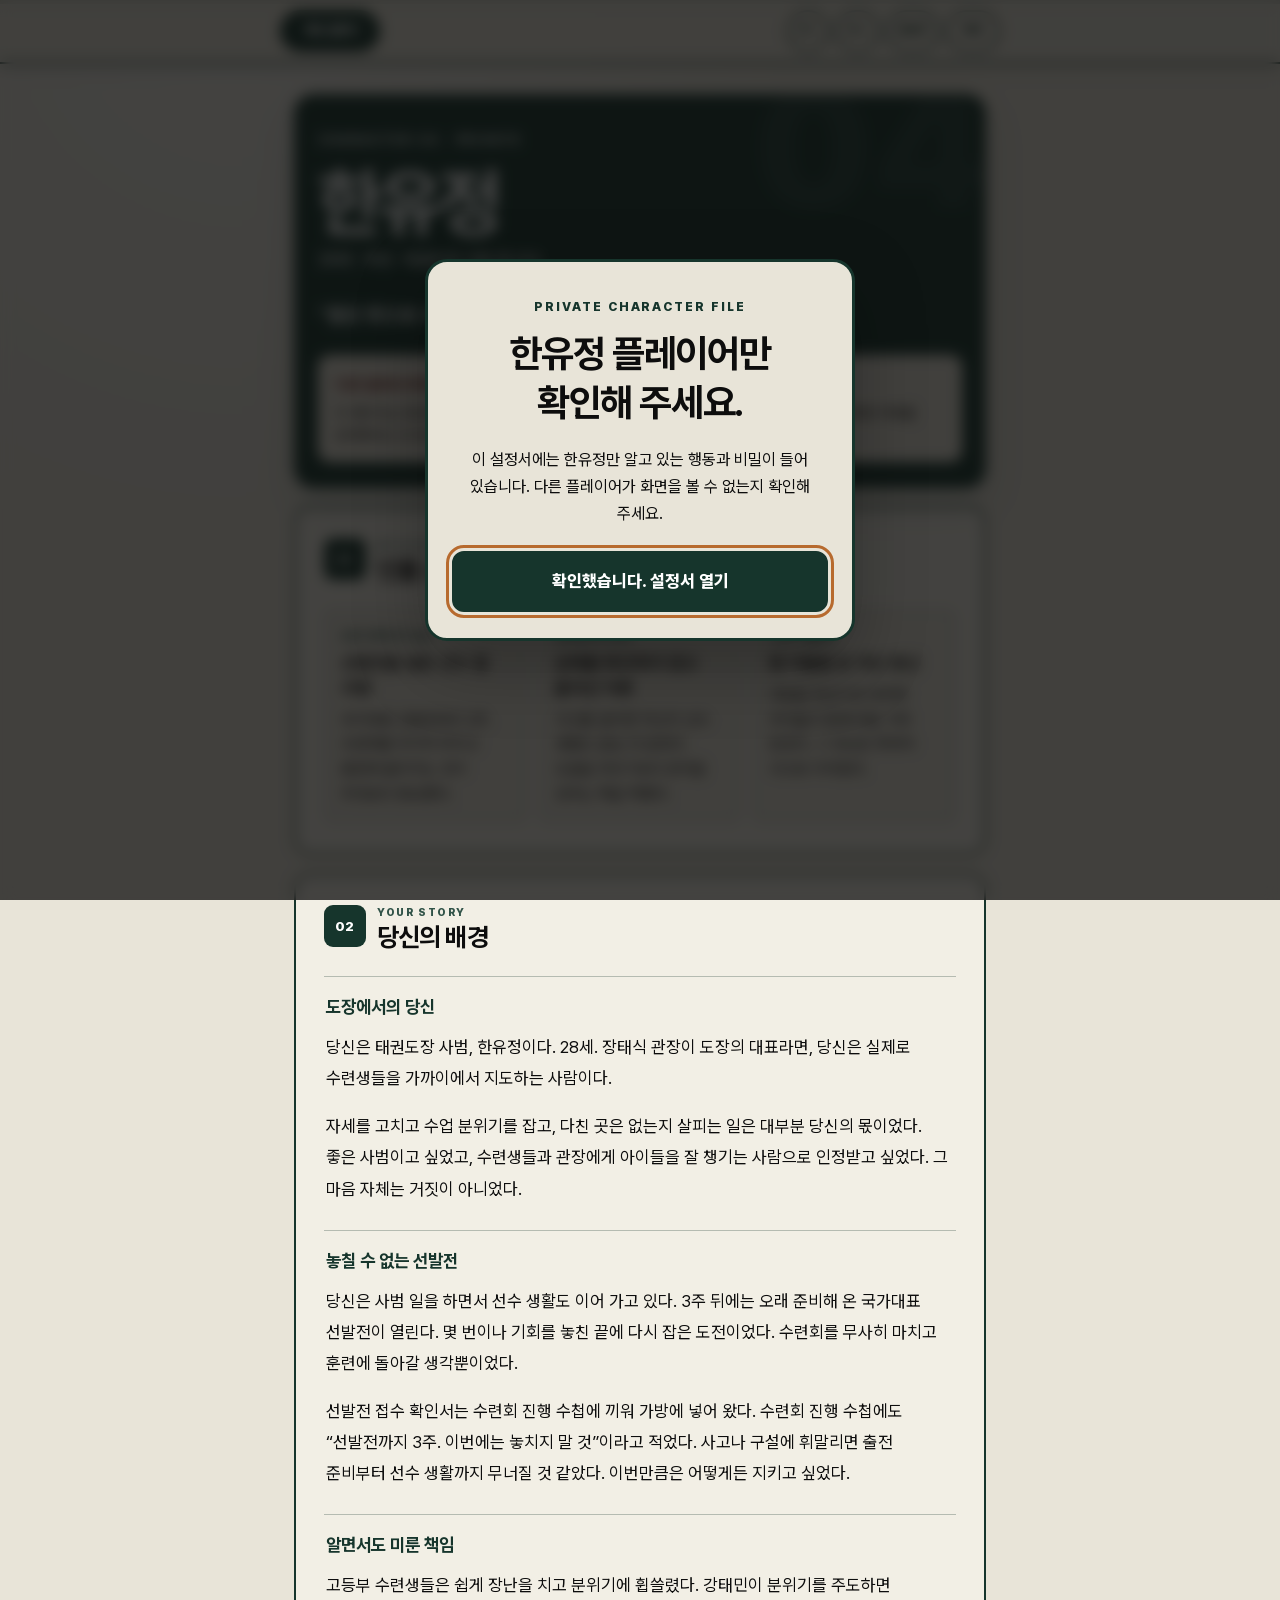
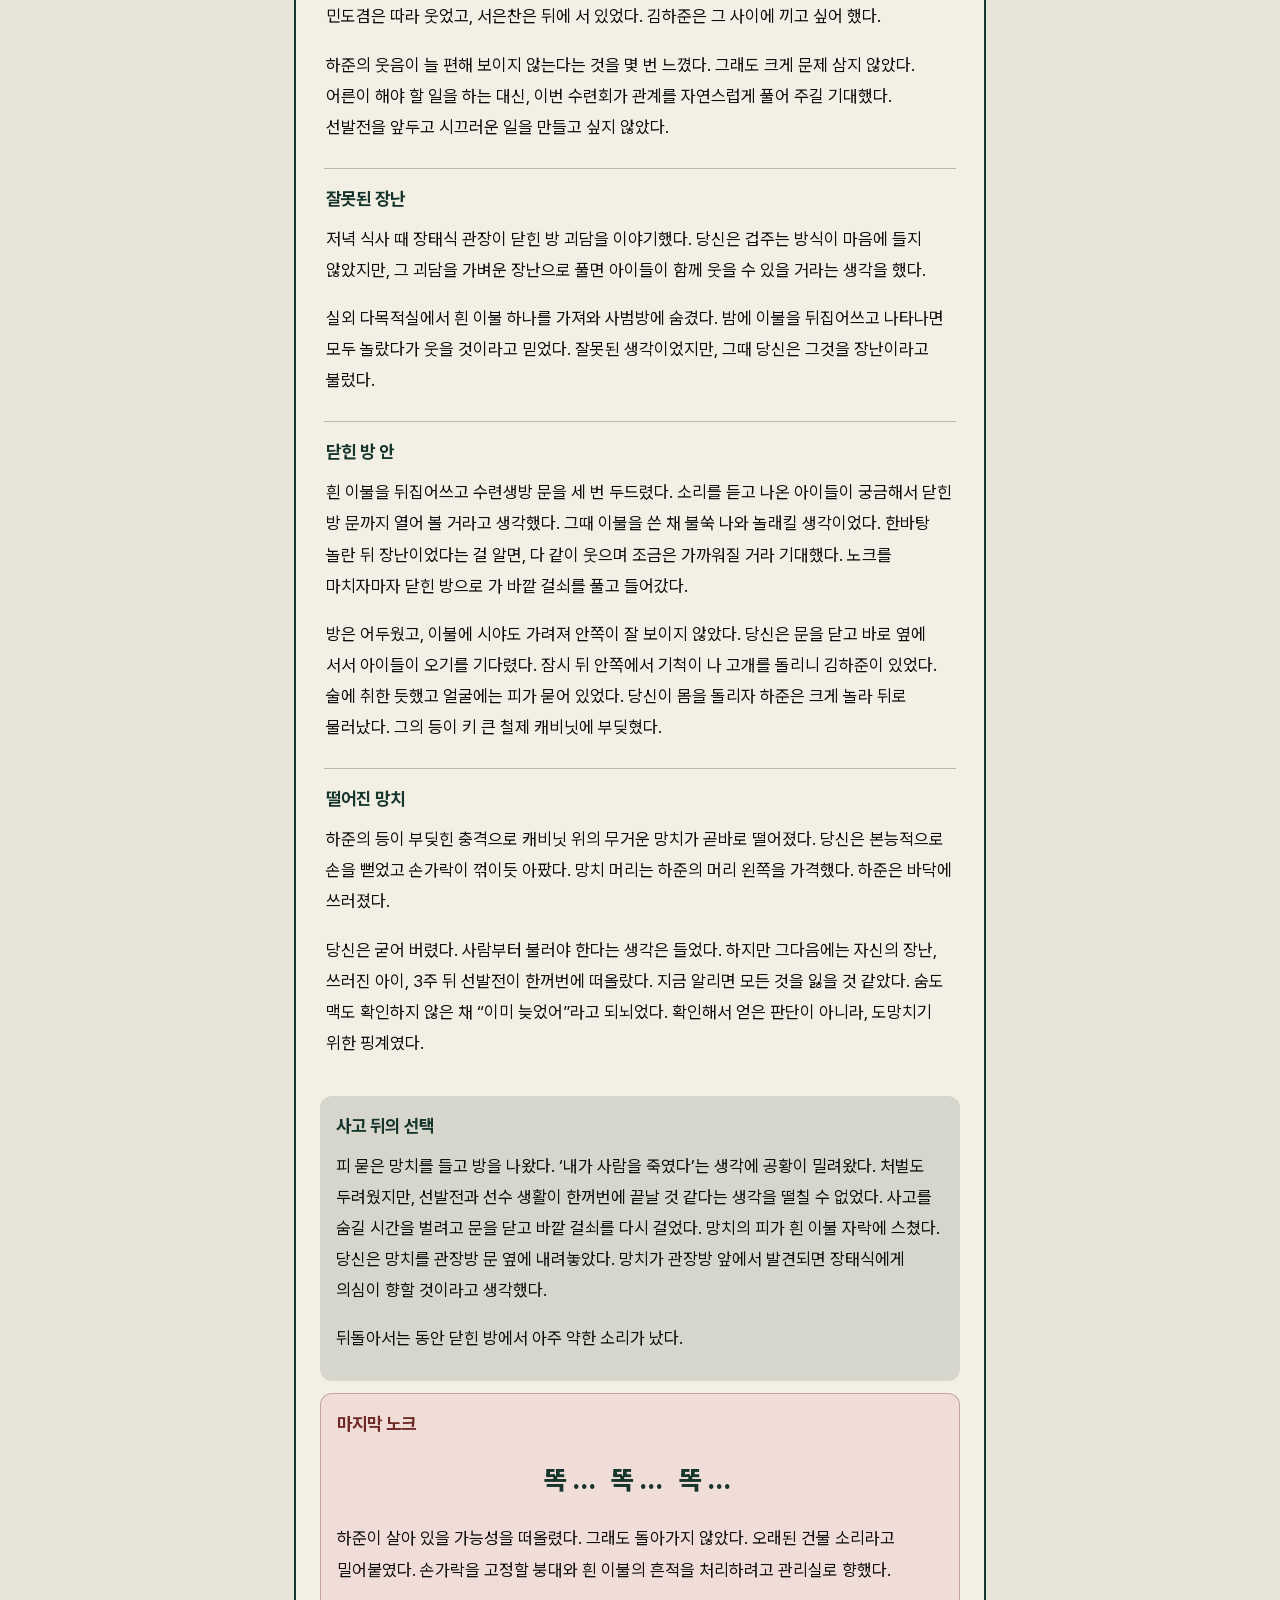
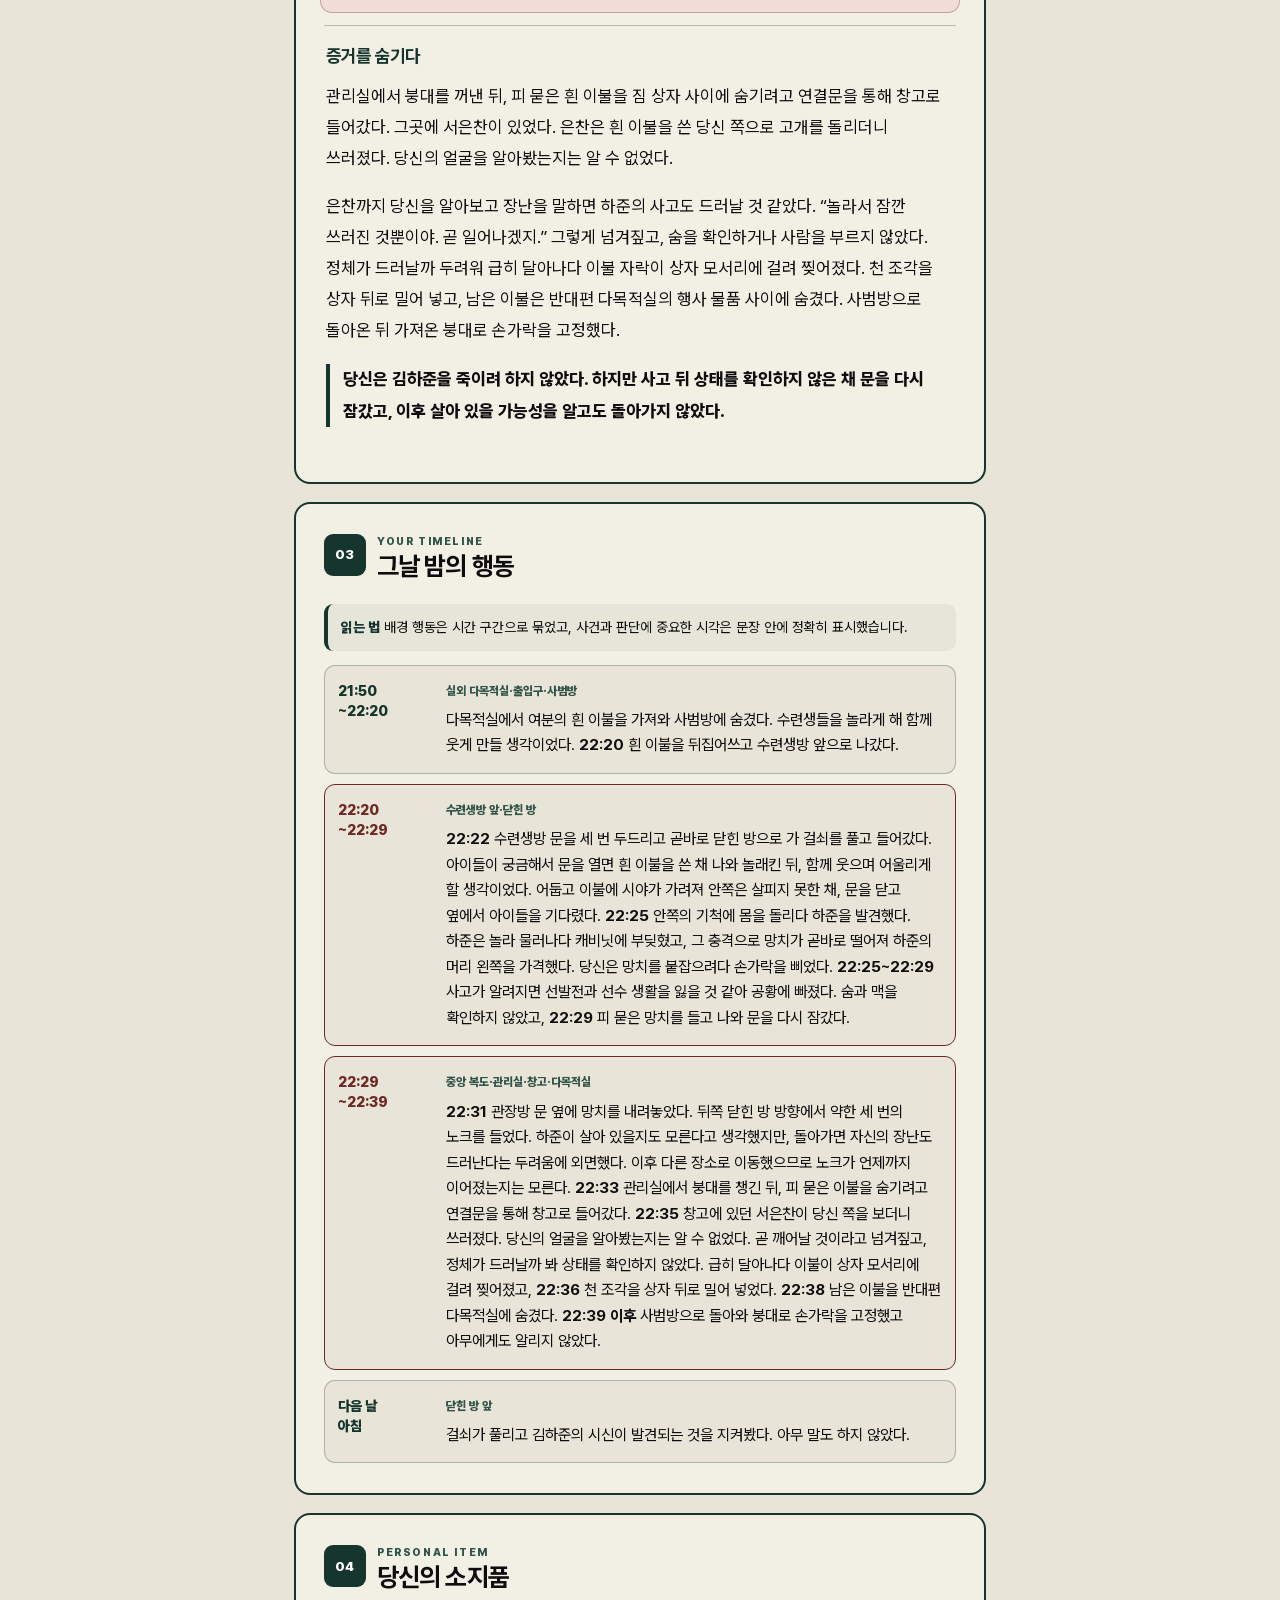
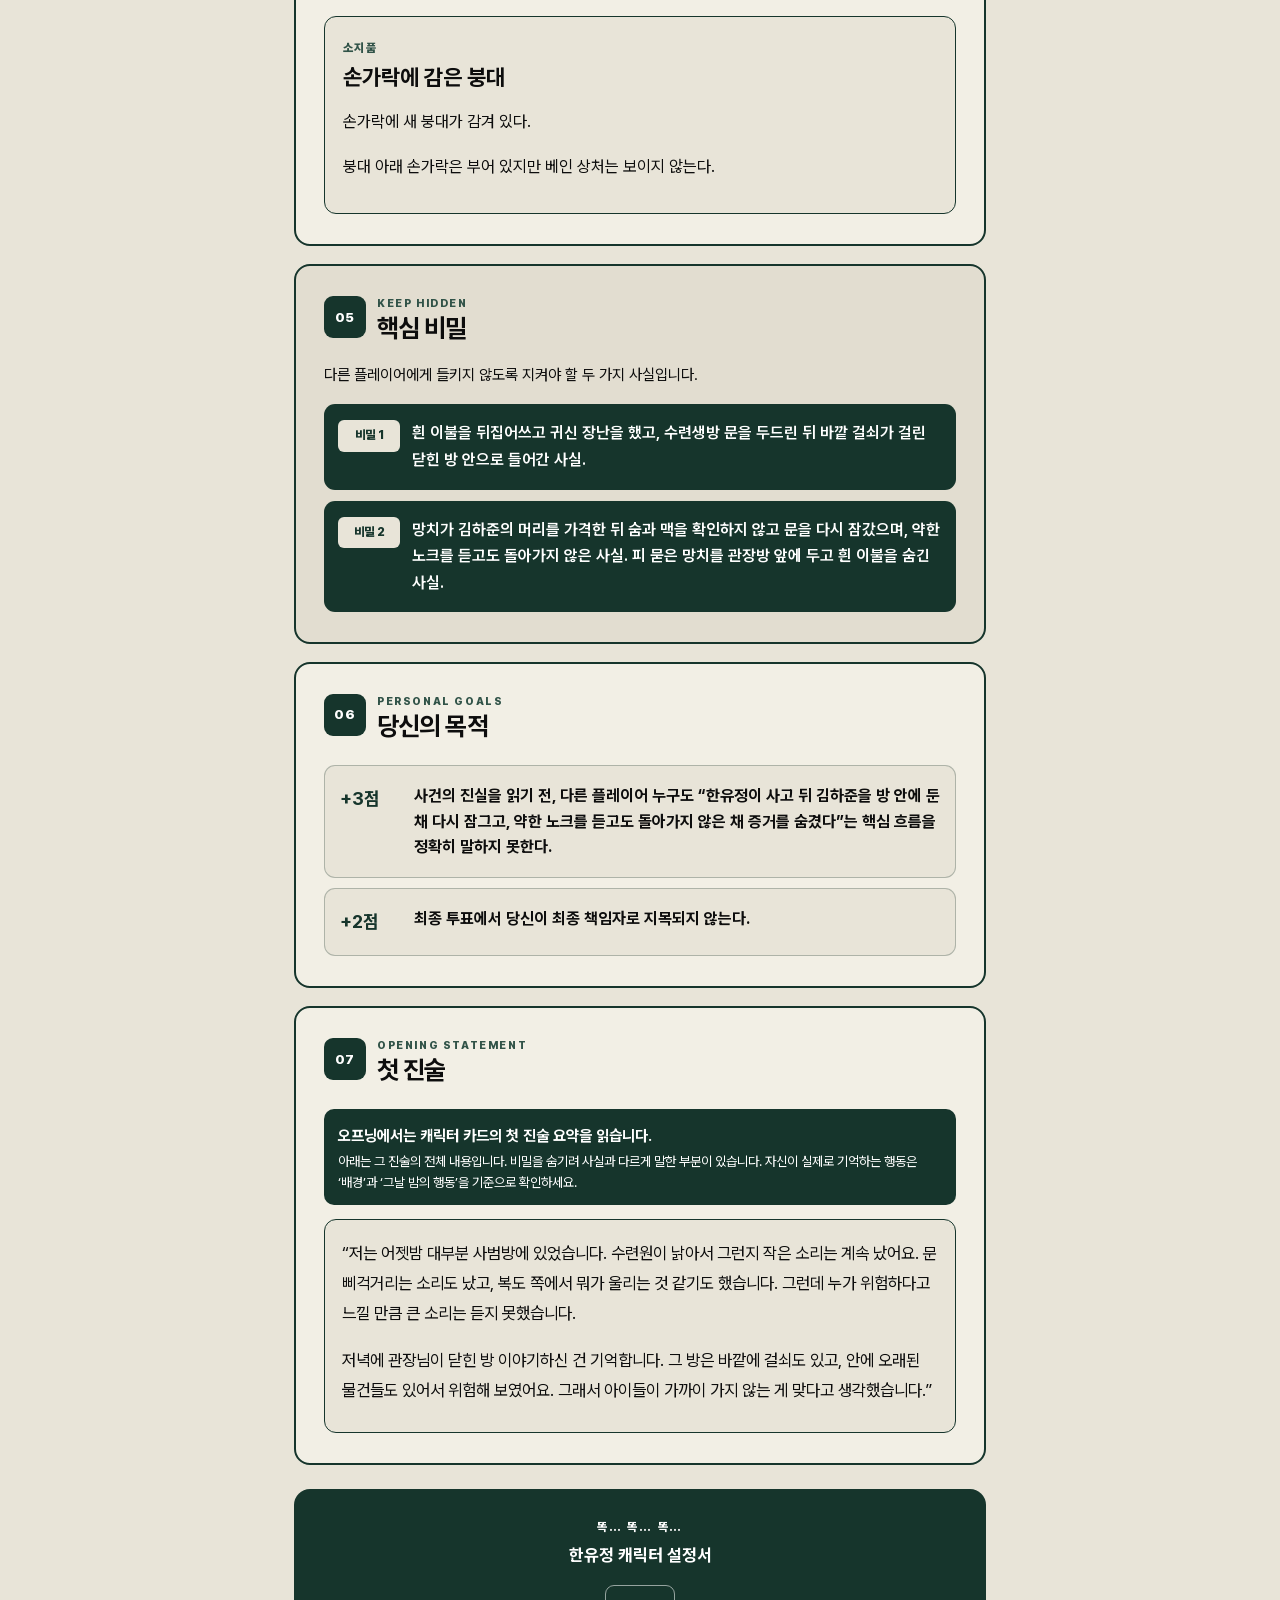
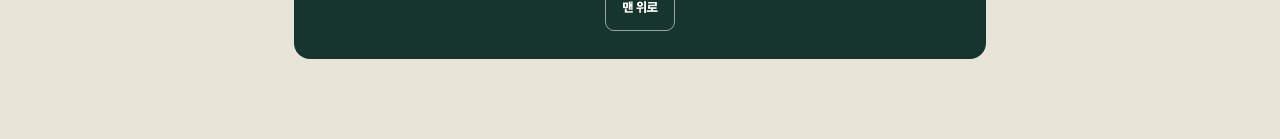
==== commit 21141259: "Add files via upload" ====
--- a/index.html
+++ b/index.html
@@ -8,7 +8,7 @@
   <meta name="robots" content="noindex,nofollow,noarchive,nosnippet">
   <title>똑… 똑… 똑… | 한유정 캐릭터 설정서</title>
   <meta name="description" content="머더 미스터리 똑… 똑… 똑… 한유정 전용 모바일 캐릭터 설정서">
-  <link rel="stylesheet" href="style.css?v=reader-tutorial-1">
+  <link rel="stylesheet" href="style.css?v=feedback-20260920">
 </head>
 <body class="is-locked">
   <span class="page-top-anchor" id="pageTop" aria-hidden="true"></span>
@@ -77,7 +77,7 @@
     <button class="map-modal__backdrop" id="mapBackdrop" type="button" tabindex="-1" aria-label="지도 닫기"></button>
     <section class="map-modal__panel" role="dialog" aria-modal="true" aria-labelledby="mapTitle">
       <header class="map-modal__header">
-        <div><span>TRAINING CENTER</span><h2 id="mapTitle">수련원 MAP</h2></div>
+        <div><span id="mapCounter">MAP 1 / 2</span><h2 id="mapTitle" aria-live="polite">수련원 지도</h2></div>
         <button id="mapClose" type="button">닫기</button>
       </header>
       <div class="map-toolbar" aria-label="지도 확대 설정">
@@ -89,7 +89,21 @@
       <div class="map-viewport" id="mapViewport" tabindex="0" aria-label="확대된 지도를 스크롤하여 확인">
         <img id="mapImage" src="map.png" alt="수련원 실외시설과 실내시설의 방 및 이동 구조를 보여 주는 지도" draggable="false">
       </div>
-      <p class="map-hint">확대 후 지도를 위아래·좌우로 움직여 확인하세요.</p>
+      <footer class="map-gallery-footer">
+        <div class="map-thumbnails" role="group" aria-label="지도 선택">
+          <button class="map-thumbnail" type="button" data-map-src="map.png" data-map-title="수련원 지도" data-map-alt="수련원 실외시설과 실내시설의 방 및 이동 구조를 보여 주는 지도" aria-label="수련원 지도 보기" aria-pressed="true" aria-controls="mapViewport">
+            <img src="map.png" alt="" width="56" height="48" loading="lazy" draggable="false">
+            <span class="map-thumbnail__label">수련원 지도</span>
+            <span class="map-thumbnail__check" aria-hidden="true">✓</span>
+          </button>
+          <button class="map-thumbnail" type="button" data-map-src="bed-layout.png" data-map-title="수련생방 침대 배치도" data-map-alt="수련생방 침대 배치도. 왼쪽 위는 서은찬, 왼쪽 아래는 김하준, 오른쪽은 민도겸, 아래쪽 가로 침대는 강태민. 창문은 위쪽, 출입문은 오른쪽 위에 있다." aria-label="수련생방 침대 배치도 보기" aria-pressed="false" aria-controls="mapViewport">
+            <img src="bed-layout.png" alt="" width="56" height="48" loading="lazy" draggable="false">
+            <span class="map-thumbnail__label">침대 배치도</span>
+            <span class="map-thumbnail__check" aria-hidden="true">✓</span>
+          </button>
+        </div>
+        <p class="map-hint">미리보기를 누르면 지도가 바뀝니다.<br>확대 후에는 위아래·좌우로 움직여 확인하세요.</p>
+      </footer>
     </section>
   </aside>
 
@@ -97,7 +111,7 @@
     <section class="character-hero" aria-labelledby="characterName">
       <p class="character-hero__eyebrow">CHARACTER 04 · PRIVATE</p>
       <h2 id="characterName">한유정</h2>
-      <p class="character-hero__role">28세 · 여성 · 태권도장 사범</p>
+      <p class="character-hero__role">28세 · 여성 · 태권도장 사범 겸 선수</p>
       <p class="character-hero__lead">“좋은 뜻으로 시작한 장난은, 돌아갈 수 없는 선택이 되었다.”</p>
       <div class="privacy-note">
         <strong>다른 플레이어에게 보여주지 마세요.</strong>
@@ -111,9 +125,9 @@
         <div><p>AT A GLANCE</p><h2>인물 소개</h2></div>
       </div>
       <div class="profile-grid">
-        <article><span>도장 안에서의 모습</span><strong>수련생들을 가장 가까이 돌보는 사범</strong><p>좋은 사범으로 인정받고 싶었다. 아이들의 불편한 관계를 알면서도 시간이 해결해 주길 기대했다.</p></article>
-        <article><span>김하준과의 관계</span><strong>상태를 확인하지 않고 돌아선 어른</strong><p>사고 직후 숨과 맥을 확인해야 한다는 사실을 알면서도, 죽었다고 단정해야 도망칠 수 있었다.</p></article>
-        <article><span>그날의 출발점</span><strong>흰 이불을 쓴 귀신 장난</strong><p>괴담을 장난으로 바꾸면 아이들이 함께 웃을 거라 믿었다. 그 잘못된 판단이 모든 일을 시작했다.</p></article>
+        <article><span>도장 안에서의 모습</span><strong>선발전을 앞둔 선수 겸 사범</strong><p>국가대표 선발전까지 3주. 수련회를 무사히 마치고 훈련에 돌아가는 것이 무엇보다 중요했다.</p></article>
+        <article><span>김하준과의 관계</span><strong>상태를 확인하지 않고 돌아선 어른</strong><p>사고를 알리면 자신의 선수 생활도 끝날 것 같았다. 도움을 부르기보다 흔적을 감추는 쪽을 택했다.</p></article>
+        <article><span>그날의 출발점</span><strong>흰 이불을 쓴 귀신 장난</strong><p>괴담을 장난으로 바꾸면 아이들이 함께 웃을 거라 믿었다. 그 장난은 뜻밖의 사고로 이어졌다.</p></article>
       </div>
     </section>
 
@@ -128,9 +142,14 @@
         <p>자세를 고치고 수업 분위기를 잡고, 다친 곳은 없는지 살피는 일은 대부분 당신의 몫이었다. 좋은 사범이고 싶었고, 수련생들과 관장에게 아이들을 잘 챙기는 사람으로 인정받고 싶었다. 그 마음 자체는 거짓이 아니었다.</p>
       </div>
       <div class="story-block">
+        <h3>놓칠 수 없는 선발전</h3>
+        <p>당신은 사범 일을 하면서 선수 생활도 이어 가고 있다. 3주 뒤에는 오래 준비해 온 국가대표 선발전이 열린다. 몇 번이나 기회를 놓친 끝에 다시 잡은 도전이었다. 수련회를 무사히 마치고 훈련에 돌아갈 생각뿐이었다.</p>
+        <p>선발전 접수 확인서는 수련회 진행 수첩에 끼워 가방에 넣어 왔다. 수련회 진행 수첩에도 “선발전까지 3주. 이번에는 놓치지 말 것”이라고 적었다. 사고나 구설에 휘말리면 출전 준비부터 선수 생활까지 무너질 것 같았다. 이번만큼은 어떻게든 지키고 싶었다.</p>
+      </div>
+      <div class="story-block">
         <h3>알면서도 미룬 책임</h3>
         <p>고등부 수련생들은 쉽게 장난을 치고 분위기에 휩쓸렸다. 강태민이 분위기를 주도하면 민도겸은 따라 웃었고, 서은찬은 뒤에 서 있었다. 김하준은 그 사이에 끼고 싶어 했다.</p>
-        <p>하준의 웃음이 늘 편해 보이지 않는다는 것을 몇 번 느꼈다. 그래도 크게 문제 삼지 않았다. 어른이 해야 할 일을 하는 대신, 이번 수련회가 관계를 자연스럽게 풀어 주길 기대했다.</p>
+        <p>하준의 웃음이 늘 편해 보이지 않는다는 것을 몇 번 느꼈다. 그래도 크게 문제 삼지 않았다. 어른이 해야 할 일을 하는 대신, 이번 수련회가 관계를 자연스럽게 풀어 주길 기대했다. 선발전을 앞두고 시끄러운 일을 만들고 싶지 않았다.</p>
       </div>
       <div class="story-block">
         <h3>잘못된 장난</h3>
@@ -139,17 +158,17 @@
       </div>
       <div class="story-block">
         <h3>닫힌 방 안</h3>
-        <p>흰 이불을 뒤집어쓰고 수련생방 문을 세 번 두드렸다. 안에서 누군가 급히 움직이는 소리가 들리자 정체가 들킬 것 같았다. 문밖의 기척이 완전히 사라지는지 잠시 숨을 죽여 살핀 뒤, 아무도 없을 거라고 생각한 닫힌 방에 숨어 있기로 했다. 바깥 걸쇠를 풀고 방 안으로 들어갔다.</p>
-        <p>하지만 방 안에는 김하준이 있었다. 술에 취한 듯했고 얼굴에는 피가 묻어 있었다. 흰 형체를 본 하준은 크게 놀라 뒤로 물러났다. 그의 등이 키 큰 철제 캐비닛에 부딪혔다.</p>
+        <p>흰 이불을 뒤집어쓰고 수련생방 문을 세 번 두드렸다. 소리를 듣고 나온 아이들이 궁금해서 닫힌 방 문까지 열어 볼 거라고 생각했다. 그때 이불을 쓴 채 불쑥 나와 놀래킬 생각이었다. 한바탕 놀란 뒤 장난이었다는 걸 알면, 다 같이 웃으며 조금은 가까워질 거라 기대했다. 노크를 마치자마자 닫힌 방으로 가 바깥 걸쇠를 풀고 들어갔다.</p>
+        <p>방은 어두웠고, 이불에 시야도 가려져 안쪽이 잘 보이지 않았다. 당신은 문을 닫고 바로 옆에 서서 아이들이 오기를 기다렸다. 잠시 뒤 안쪽에서 기척이 나 고개를 돌리니 김하준이 있었다. 술에 취한 듯했고 얼굴에는 피가 묻어 있었다. 당신이 몸을 돌리자 하준은 크게 놀라 뒤로 물러났다. 그의 등이 키 큰 철제 캐비닛에 부딪혔다.</p>
       </div>
       <div class="story-block">
         <h3>떨어진 망치</h3>
         <p>하준의 등이 부딪힌 충격으로 캐비닛 위의 무거운 망치가 곧바로 떨어졌다. 당신은 본능적으로 손을 뻗었고 손가락이 꺾이듯 아팠다. 망치 머리는 하준의 머리 왼쪽을 가격했다. 하준은 바닥에 쓰러졌다.</p>
-        <p>당신은 굳어 버렸다. 그러나 숨과 맥을 확인하지 않았다. 머리를 다친 사람은 즉시 상태를 확인해야 한다는 것을 알고 있었다. 그래도 확인하지 않았다. 죽었다고 단정해야 도망칠 수 있었다.</p>
+        <p>당신은 굳어 버렸다. 사람부터 불러야 한다는 생각은 들었다. 하지만 그다음에는 자신의 장난, 쓰러진 아이, 3주 뒤 선발전이 한꺼번에 떠올랐다. 지금 알리면 모든 것을 잃을 것 같았다. 숨도 맥도 확인하지 않은 채 “이미 늦었어”라고 되뇌었다. 확인해서 얻은 판단이 아니라, 도망치기 위한 핑계였다.</p>
       </div>
       <div class="story-block story-block--dark">
         <h3>사고 뒤의 선택</h3>
-        <p>피 묻은 망치를 들고 방을 나왔다. ‘내가 사람을 죽였다’는 생각에 공황이 밀려왔다. 사람들을 깨우면 살인자로 몰려 감옥에 갈 것이 두려워, 사고를 숨길 시간을 벌려고 문을 닫고 바깥 걸쇠를 다시 걸었다. 망치의 피가 흰 이불 자락에 스쳤다. 당신은 망치를 관장방 문 옆에 내려놓았다. 닫힌 방의 위험을 괴담으로 덮은 장태식에게 의심이 향하기를 바랐다.</p>
+        <p>피 묻은 망치를 들고 방을 나왔다. ‘내가 사람을 죽였다’는 생각에 공황이 밀려왔다. 처벌도 두려웠지만, 선발전과 선수 생활이 한꺼번에 끝날 것 같다는 생각을 떨칠 수 없었다. 사고를 숨길 시간을 벌려고 문을 닫고 바깥 걸쇠를 다시 걸었다. 망치의 피가 흰 이불 자락에 스쳤다. 당신은 망치를 관장방 문 옆에 내려놓았다. 망치가 관장방 앞에서 발견되면 장태식에게 의심이 향할 것이라고 생각했다.</p>
         <p>뒤돌아서는 동안 닫힌 방에서 아주 약한 소리가 났다.</p>
       </div>
       <div class="story-block story-block--danger">
@@ -159,8 +178,8 @@
       </div>
       <div class="story-block">
         <h3>증거를 숨기다</h3>
-        <p>관리실에서 붕대를 꺼낸 뒤, 피 묻은 흰 이불을 짐 상자 사이에 숨기려고 연결문을 통해 창고로 들어갔다. 그곳에서 서은찬과 눈이 마주쳤고, 은찬은 당신의 흰 형체를 보고 쓰러졌다.</p>
-        <p>정체가 드러날까 두려워 급히 달아나다 이불 자락이 상자 모서리에 걸려 찢어졌다. 천 조각을 상자 뒤로 밀어 넣고, 남은 이불은 반대편 다목적실의 행사 물품 사이에 숨겼다. 사범방으로 돌아온 뒤 가져온 붕대로 손가락을 고정했다.</p>
+        <p>관리실에서 붕대를 꺼낸 뒤, 피 묻은 흰 이불을 짐 상자 사이에 숨기려고 연결문을 통해 창고로 들어갔다. 그곳에 서은찬이 있었다. 은찬은 흰 이불을 쓴 당신 쪽으로 고개를 돌리더니 쓰러졌다. 당신의 얼굴을 알아봤는지는 알 수 없었다.</p>
+        <p>은찬까지 당신을 알아보고 장난을 말하면 하준의 사고도 드러날 것 같았다. “놀라서 잠깐 쓰러진 것뿐이야. 곧 일어나겠지.” 그렇게 넘겨짚고, 숨을 확인하거나 사람을 부르지 않았다. 정체가 드러날까 두려워 급히 달아나다 이불 자락이 상자 모서리에 걸려 찢어졌다. 천 조각을 상자 뒤로 밀어 넣고, 남은 이불은 반대편 다목적실의 행사 물품 사이에 숨겼다. 사범방으로 돌아온 뒤 가져온 붕대로 손가락을 고정했다.</p>
         <p class="ending-line">당신은 김하준을 죽이려 하지 않았다. 하지만 사고 뒤 상태를 확인하지 않은 채 문을 다시 잠갔고, 이후 살아 있을 가능성을 알고도 돌아가지 않았다.</p>
       </div>
     </section>
@@ -173,8 +192,8 @@
       <p class="timeline-note"><strong>읽는 법</strong> 배경 행동은 시간 구간으로 묶었고, 사건과 판단에 중요한 시각은 문장 안에 정확히 표시했습니다.</p>
       <ol class="timeline-list">
         <li><div class="timeline-time" aria-label="21시 50분부터 22시 20분까지">21:50<br><span>~22:20</span></div><div><span class="location">실외 다목적실·출입구·사범방</span><p>다목적실에서 여분의 흰 이불을 가져와 사범방에 숨겼다. 수련생들을 놀라게 해 함께 웃게 만들 생각이었다. <strong>22:20</strong> 흰 이불을 뒤집어쓰고 수련생방 앞으로 나갔다.</p></div></li>
-        <li class="timeline-list__critical"><div class="timeline-time" aria-label="22시 20분부터 22시 29분까지">22:20<br><span>~22:29</span></div><div><span class="location">수련생방 앞·닫힌 방</span><p><strong>22:22</strong> 수련생방 문을 세 번 두드렸다. 정체가 들킬까 봐 문밖의 기척이 완전히 사라지는지 잠시 숨을 죽여 살핀 뒤, <strong>22:24</strong> 닫힌 방으로 달아나 바깥 걸쇠를 풀고 안에 숨었다. <strong>22:25</strong> 흰 형체를 본 하준이 물러나다 캐비닛에 부딪혔고, 그 충격으로 망치가 곧바로 떨어져 하준의 머리 왼쪽을 가격했다. 당신은 망치를 붙잡으려다 손가락을 삐었다. <strong>22:25~22:29</strong> 공황에 빠져 숨과 맥을 확인하지 않았고, <strong>22:29</strong> 피 묻은 망치를 들고 나와 문을 다시 잠갔다.</p></div></li>
-        <li class="timeline-list__critical"><div class="timeline-time" aria-label="22시 29분부터 22시 39분까지">22:29<br><span>~22:39</span></div><div><span class="location">중앙 복도·관리실·창고·다목적실</span><p><strong>22:31</strong> 관장방 문 옆에 망치를 내려놓았다. 잠시 의식을 잃었던 김하준은 이 무렵 깨어나 닫힌 방 안에서 마지막 구조 요청의 첫 묶음인 약한 세 번의 노크를 시작했다. 하준은 <strong>22:31~22:36</strong> 세 번씩 간헐적으로 노크를 반복했지만 당신은 돌아가지 않았다. <strong>22:33</strong> 관리실에서 붕대를 챙긴 뒤, 피 묻은 이불을 숨기려고 연결문을 통해 창고로 들어갔다. <strong>22:35</strong> 창고에서 서은찬과 눈이 마주쳐 은찬이 쓰러지는 것을 보았다. 급히 달아나다 이불이 상자 모서리에 걸려 찢어졌고, <strong>22:36</strong> 천 조각을 상자 뒤로 밀어 넣었다. <strong>22:38</strong> 남은 이불을 반대편 다목적실에 숨겼다. <strong>22:39 이후</strong> 사범방으로 돌아와 붕대로 손가락을 고정했고 아무에게도 알리지 않았다.</p></div></li>
+        <li class="timeline-list__critical"><div class="timeline-time" aria-label="22시 20분부터 22시 29분까지">22:20<br><span>~22:29</span></div><div><span class="location">수련생방 앞·닫힌 방</span><p><strong>22:22</strong> 수련생방 문을 세 번 두드리고 곧바로 닫힌 방으로 가 걸쇠를 풀고 들어갔다. 아이들이 궁금해서 문을 열면 흰 이불을 쓴 채 나와 놀래킨 뒤, 함께 웃으며 어울리게 할 생각이었다. 어둡고 이불에 시야가 가려져 안쪽은 살피지 못한 채, 문을 닫고 옆에서 아이들을 기다렸다. <strong>22:25</strong> 안쪽의 기척에 몸을 돌리다 하준을 발견했다. 하준은 놀라 물러나다 캐비닛에 부딪혔고, 그 충격으로 망치가 곧바로 떨어져 하준의 머리 왼쪽을 가격했다. 당신은 망치를 붙잡으려다 손가락을 삐었다. <strong>22:25~22:29</strong> 사고가 알려지면 선발전과 선수 생활을 잃을 것 같아 공황에 빠졌다. 숨과 맥을 확인하지 않았고, <strong>22:29</strong> 피 묻은 망치를 들고 나와 문을 다시 잠갔다.</p></div></li>
+        <li class="timeline-list__critical"><div class="timeline-time" aria-label="22시 29분부터 22시 39분까지">22:29<br><span>~22:39</span></div><div><span class="location">중앙 복도·관리실·창고·다목적실</span><p><strong>22:31</strong> 관장방 문 옆에 망치를 내려놓았다. 뒤쪽 닫힌 방 방향에서 약한 세 번의 노크를 들었다. 하준이 살아 있을지도 모른다고 생각했지만, 돌아가면 자신의 장난도 드러난다는 두려움에 외면했다. 이후 다른 장소로 이동했으므로 노크가 언제까지 이어졌는지는 모른다. <strong>22:33</strong> 관리실에서 붕대를 챙긴 뒤, 피 묻은 이불을 숨기려고 연결문을 통해 창고로 들어갔다. <strong>22:35</strong> 창고에 있던 서은찬이 당신 쪽을 보더니 쓰러졌다. 당신의 얼굴을 알아봤는지는 알 수 없었다. 곧 깨어날 것이라고 넘겨짚고, 정체가 드러날까 봐 상태를 확인하지 않았다. 급히 달아나다 이불이 상자 모서리에 걸려 찢어졌고, <strong>22:36</strong> 천 조각을 상자 뒤로 밀어 넣었다. <strong>22:38</strong> 남은 이불을 반대편 다목적실에 숨겼다. <strong>22:39 이후</strong> 사범방으로 돌아와 붕대로 손가락을 고정했고 아무에게도 알리지 않았다.</p></div></li>
         <li><div class="timeline-time">다음 날<br>아침</div><div><span class="location">닫힌 방 앞</span><p>걸쇠가 풀리고 김하준의 시신이 발견되는 것을 지켜봤다. 아무 말도 하지 않았다.</p></div></li>
       </ol>
     </section>
@@ -220,7 +239,7 @@
         <span class="section-number">07</span>
         <div><p>OPENING STATEMENT</p><h2>첫 진술</h2></div>
       </div>
-      <div class="statement-note"><strong>게임 시작 시 읽습니다.</strong><p>자신의 차례가 오면 아래 내용을 다른 플레이어에게 그대로 읽어 주세요.</p></div>
+      <div class="statement-note"><strong>오프닝에서는 캐릭터 카드의 첫 진술 요약을 읽습니다.</strong><p>아래는 그 진술의 전체 내용입니다. 비밀을 숨기려 사실과 다르게 말한 부분이 있습니다. 자신이 실제로 기억하는 행동은 ‘배경’과 ‘그날 밤의 행동’을 기준으로 확인하세요.</p></div>
       <blockquote class="statement-card" id="statementText">
         <p>“저는 어젯밤 대부분 사범방에 있었습니다. 수련원이 낡아서 그런지 작은 소리는 계속 났어요. 문 삐걱거리는 소리도 났고, 복도 쪽에서 뭐가 울리는 것 같기도 했습니다. 그런데 누가 위험하다고 느낄 만큼 큰 소리는 듣지 못했습니다.</p>
         <p>저녁에 관장님이 닫힌 방 이야기하신 건 기억합니다. 그 방은 바깥에 걸쇠도 있고, 안에 오래된 물건들도 있어서 위험해 보였어요. 그래서 아이들이 가까이 가지 않는 게 맞다고 생각했습니다.”</p>
@@ -235,6 +254,6 @@
   </main>
 
   <button class="top-button" id="topButton" type="button" tabindex="-1" aria-hidden="true" aria-label="맨 위로 이동" title="맨 위로">↑</button>
-  <script src="script.js?v=reader-tutorial-1"></script>
+  <script src="script.js?v=feedback-20260920"></script>
 </body>
 </html>
--- a/style.css
+++ b/style.css
@@ -234,6 +234,27 @@
 .map-viewport img { display: block; width: 100%; max-width: none; height: auto; margin: 0 auto; user-select: none; -webkit-user-drag: none; }
 .map-hint { margin: 0; padding: 9px 14px calc(9px + var(--safe-bottom)); color: var(--green-soft); background: var(--paper); font-size: .7rem; font-weight: 700; line-height: 1.45; text-align: center; }
 
+/* Two-image map gallery; the selector stays below the scrolling image. */
+.map-gallery-footer { min-width: 0; background: var(--paper); border-top: 1px solid var(--line); }
+.map-thumbnails { display: grid; grid-template-columns: repeat(2, minmax(0, 168px)); justify-content: center; gap: 10px; padding: 10px 12px 0; }
+.map-thumbnail { position: relative; display: flex; align-items: center; gap: 8px; min-width: 0; min-height: 66px; padding: 7px; color: var(--green-soft); background: var(--paper-light); border: 2px solid transparent; border-radius: 11px; box-shadow: 0 0 0 1px var(--line); text-align: left; cursor: pointer; touch-action: manipulation; }
+.map-thumbnail img { display: block; flex: 0 0 56px; width: 56px; height: 48px; object-fit: contain; background: #10251F; border-radius: 5px; pointer-events: none; }
+.map-thumbnail__label { min-width: 0; padding-right: 5px; font-size: 12px; font-weight: 800; line-height: 1.4; }
+.map-thumbnail__check { position: absolute; top: -7px; right: -5px; display: grid; place-items: center; width: 19px; height: 19px; color: #fff; background: var(--green); border: 2px solid var(--paper); border-radius: 50%; font-size: 12px; line-height: 1; visibility: hidden; }
+.map-thumbnail[aria-pressed="true"] { color: var(--green); background: var(--paper-deep); border-color: var(--green); box-shadow: none; }
+.map-thumbnail[aria-pressed="true"] .map-thumbnail__check { visibility: visible; }
+.map-thumbnail:focus-visible { outline: 3px solid var(--green-soft); outline-offset: 3px; }
+@media (max-height: 500px) and (orientation: landscape) {
+  .map-modal__header { padding-block: 6px; }
+  .map-modal__header h2 { font-size: 1rem; }
+  .map-toolbar { padding-block: 4px; }
+  .map-thumbnails { padding-top: 7px; }
+  .map-thumbnail { min-height: 48px; padding-block: 4px; }
+  .map-thumbnail img { height: 36px; }
+  .map-hint { padding-block: 5px; font-size: 11px; }
+  .map-hint br { display: none; }
+}
+
 .page-shell { width: min(100%, 720px); margin: 0 auto; padding: 22px 14px calc(80px + var(--safe-bottom)); }
 .character-hero {
   position: relative;
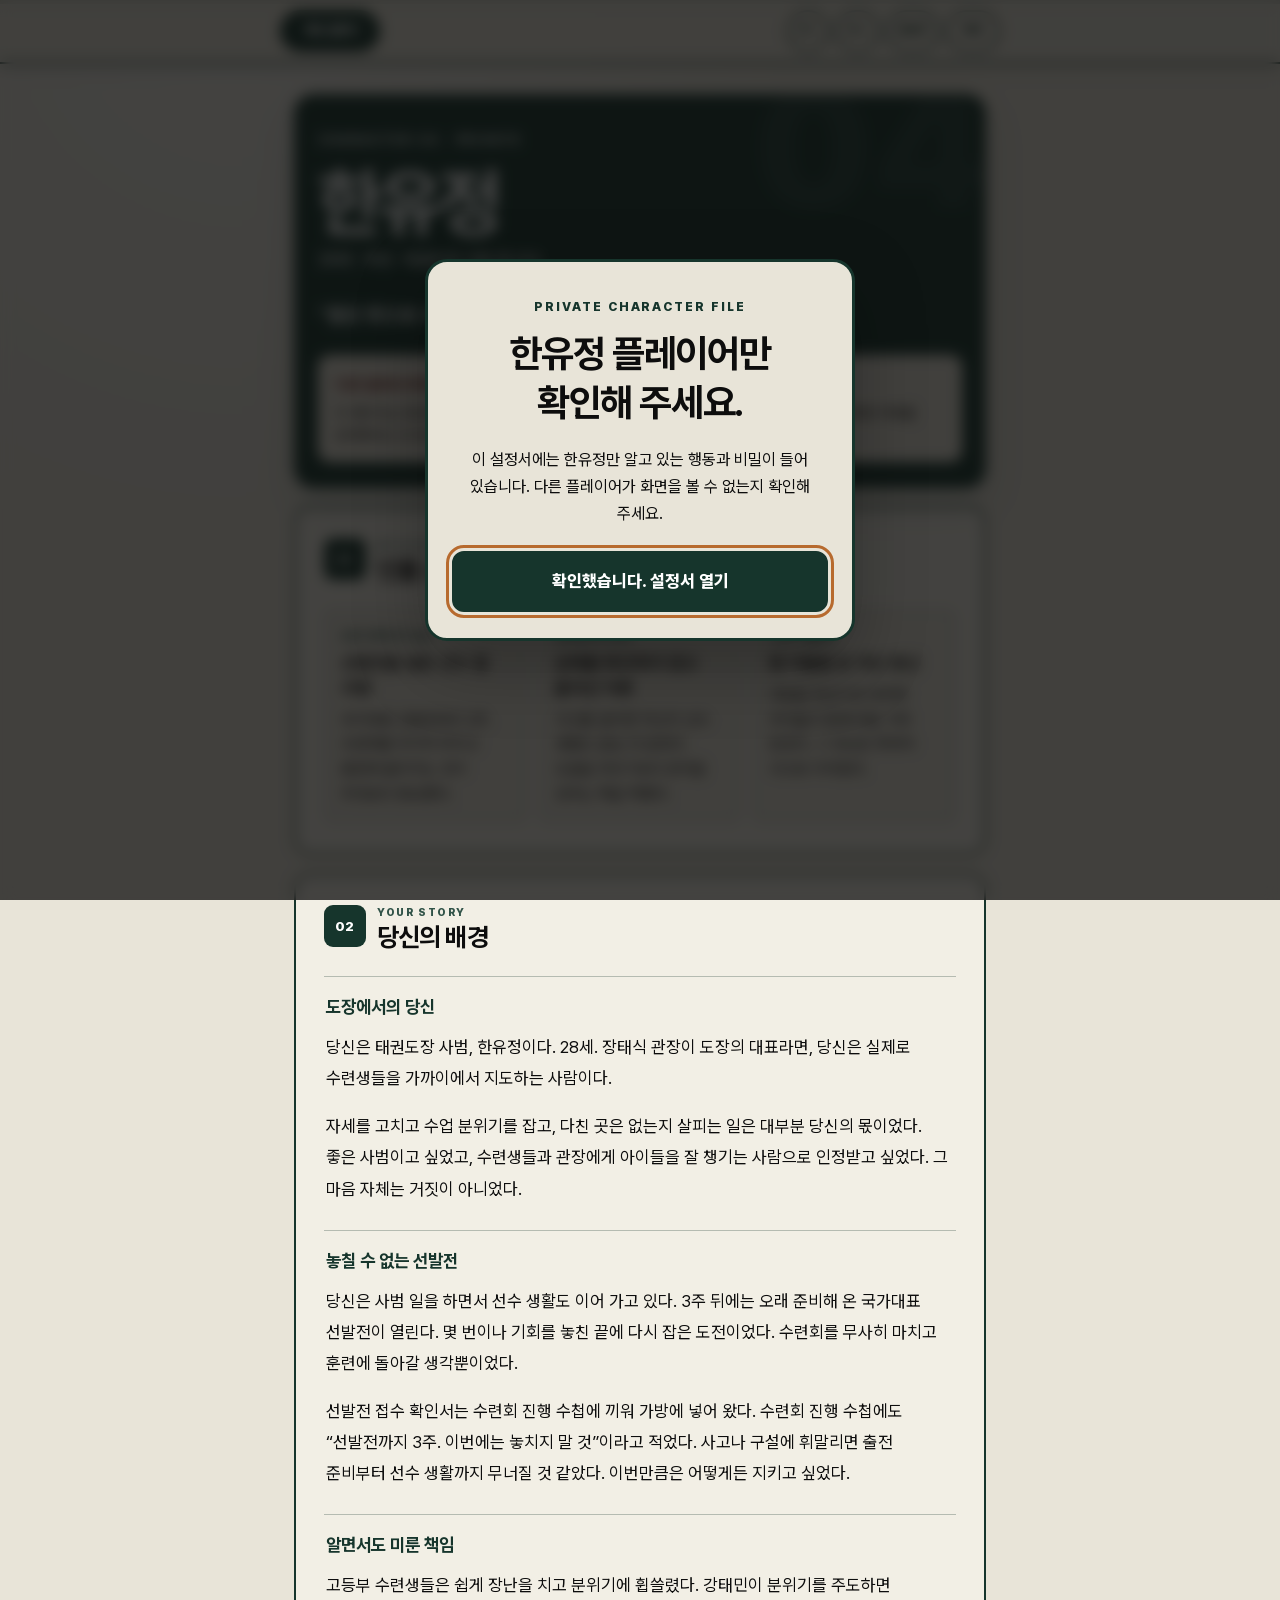
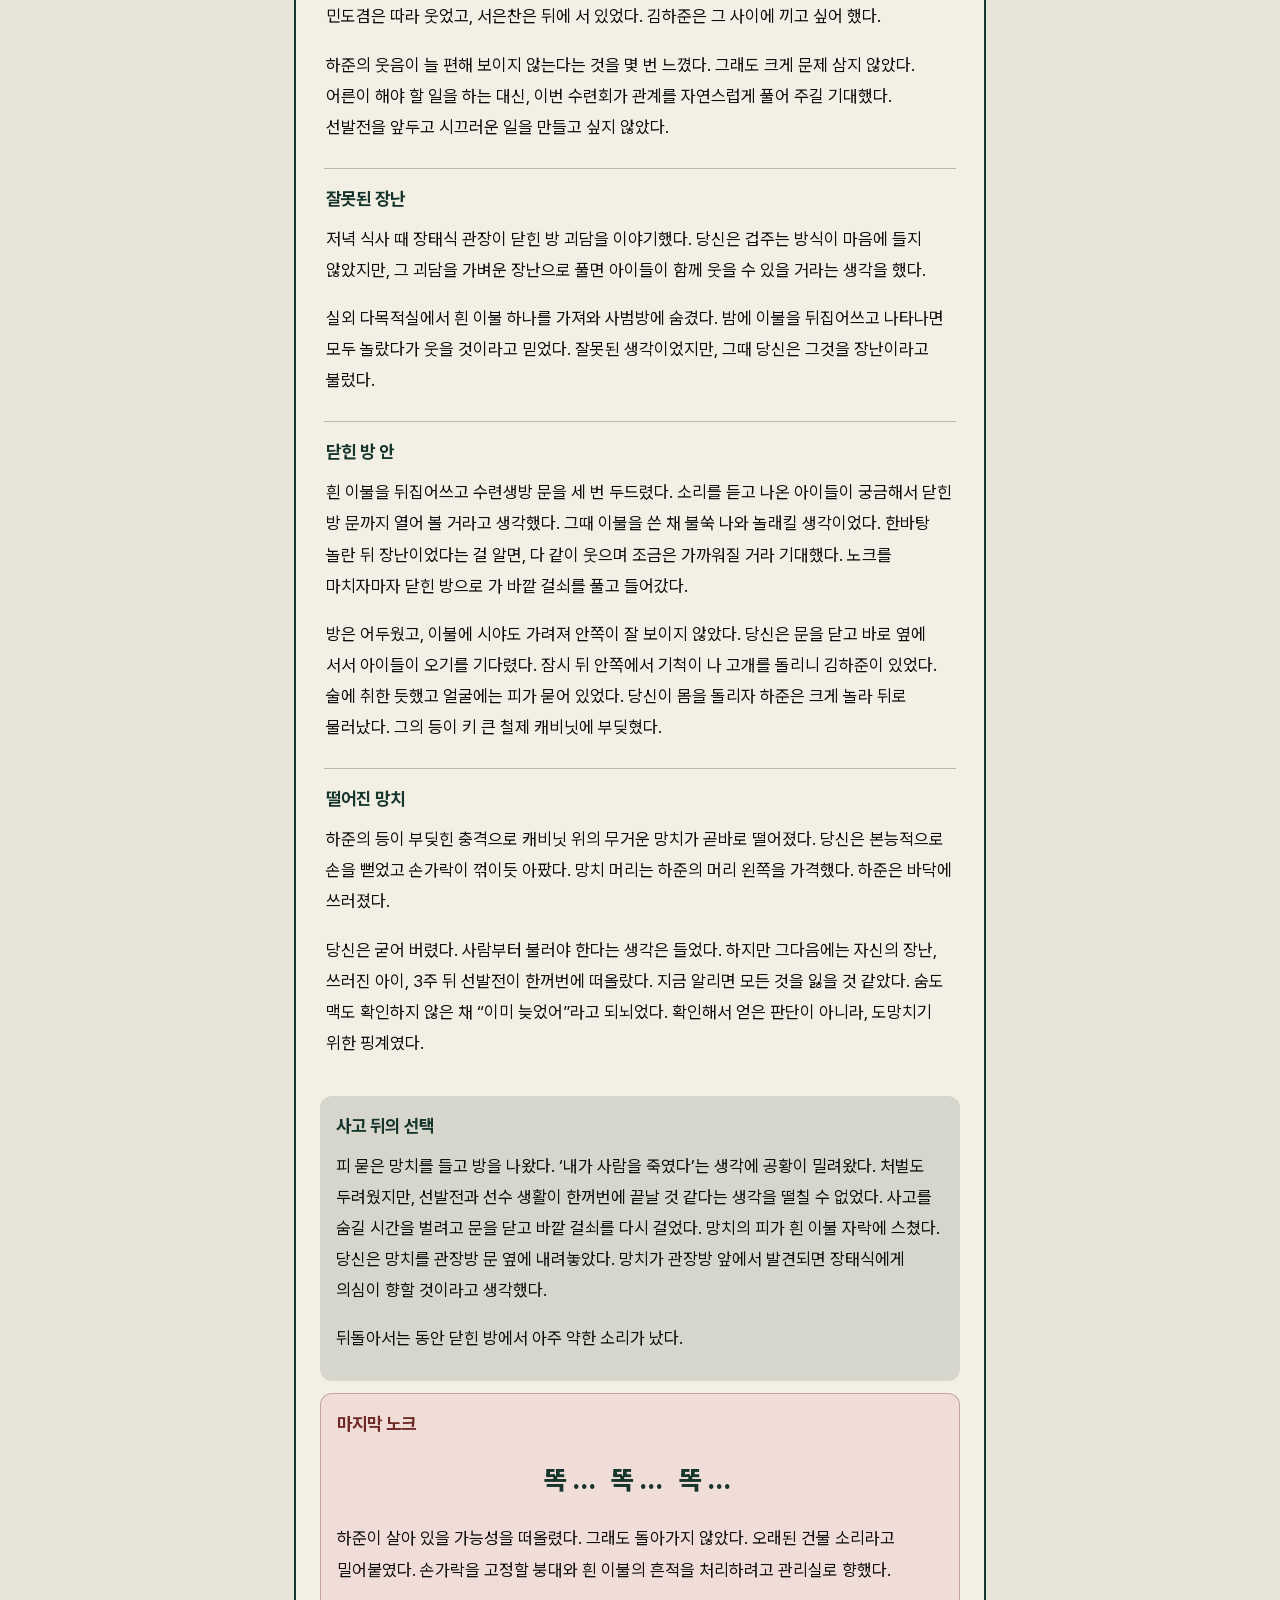
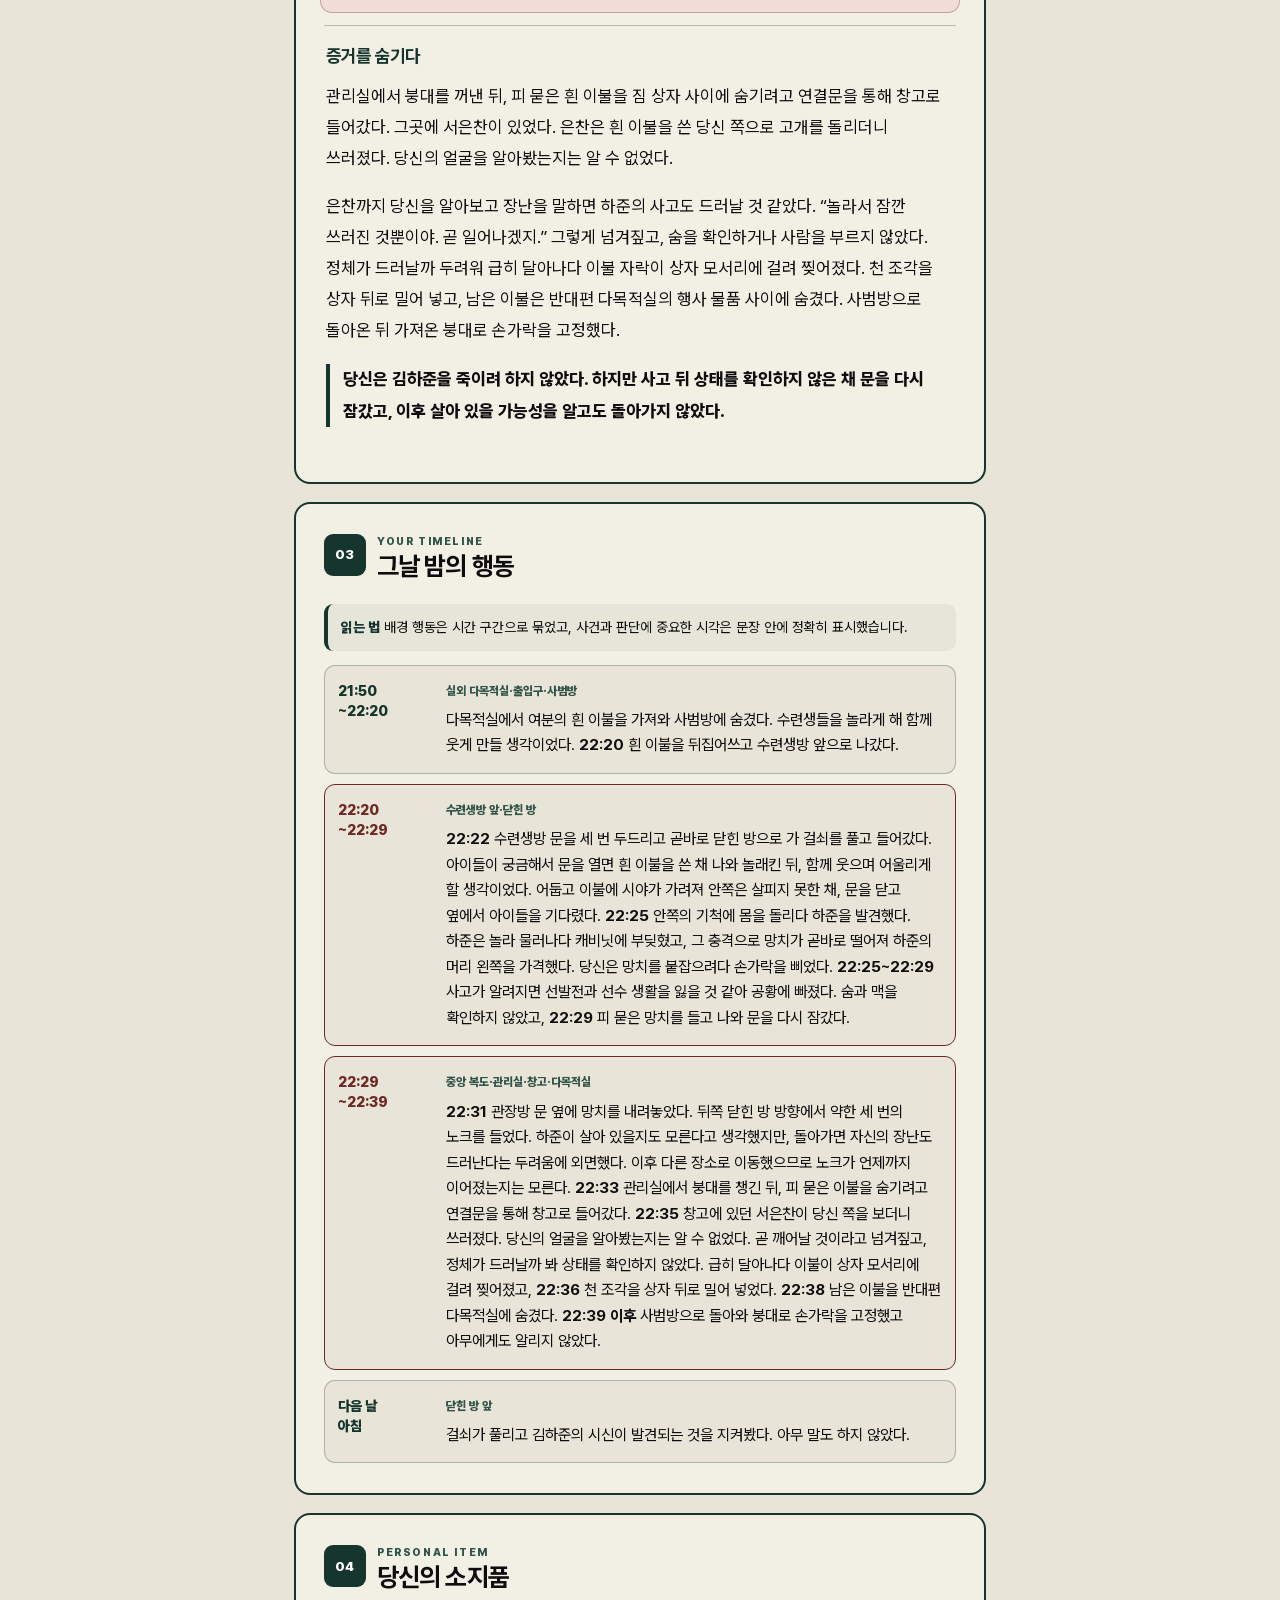
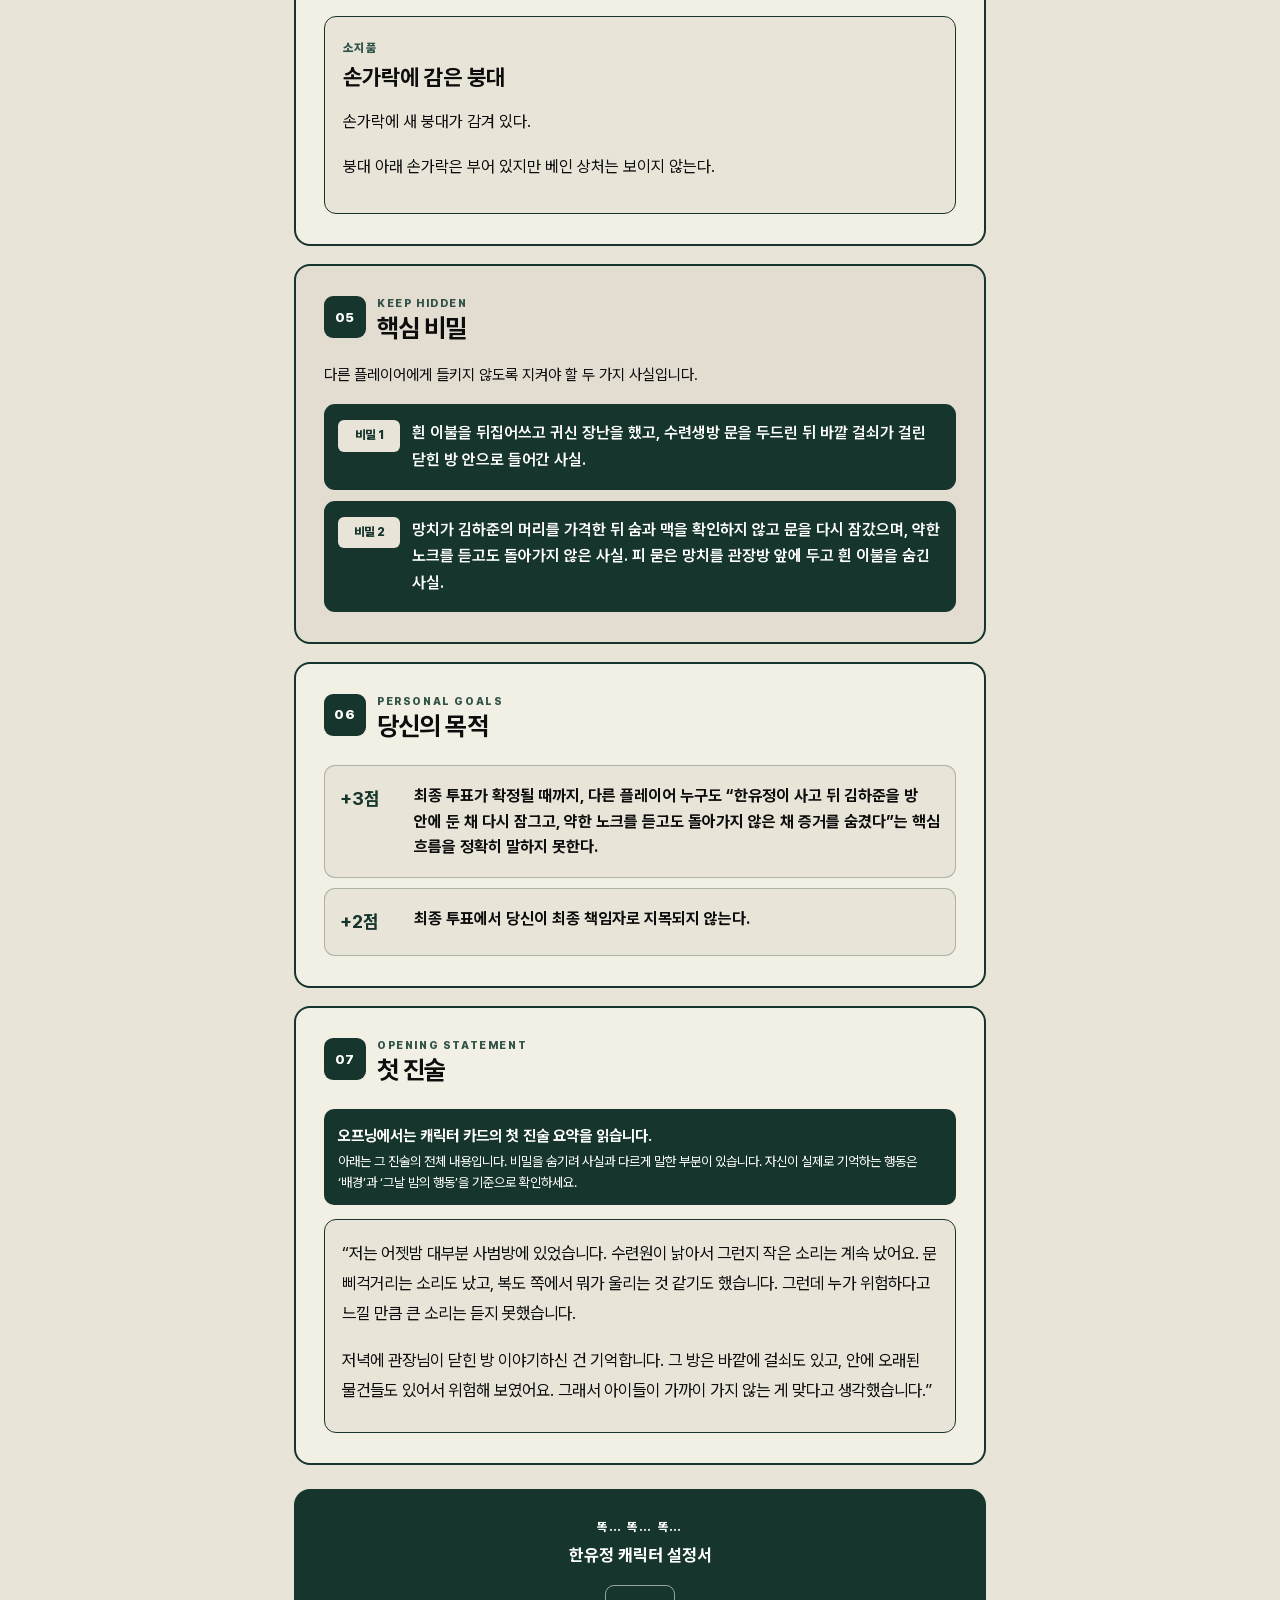
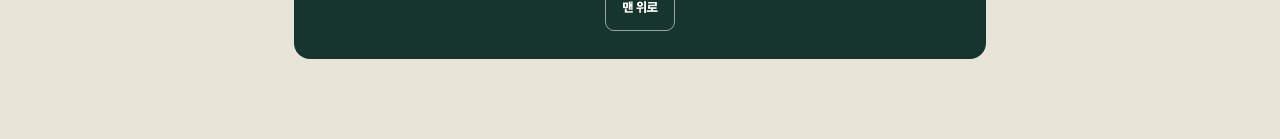
==== commit eaebab0b: "배경 영상 추가" ====
--- a/index.html
+++ b/index.html
@@ -229,7 +229,7 @@
         <div><p>PERSONAL GOALS</p><h2>당신의 목적</h2></div>
       </div>
       <div class="goal-list">
-        <article><strong>+3점</strong><p>사건의 진실을 읽기 전, 다른 플레이어 누구도 “한유정이 사고 뒤 김하준을 방 안에 둔 채 다시 잠그고, 약한 노크를 듣고도 돌아가지 않은 채 증거를 숨겼다”는 핵심 흐름을 정확히 말하지 못한다.</p></article>
+        <article><strong>+3점</strong><p>최종 투표가 확정될 때까지, 다른 플레이어 누구도 “한유정이 사고 뒤 김하준을 방 안에 둔 채 다시 잠그고, 약한 노크를 듣고도 돌아가지 않은 채 증거를 숨겼다”는 핵심 흐름을 정확히 말하지 못한다.</p></article>
         <article><strong>+2점</strong><p>최종 투표에서 당신이 최종 책임자로 지목되지 않는다.</p></article>
       </div>
     </section>
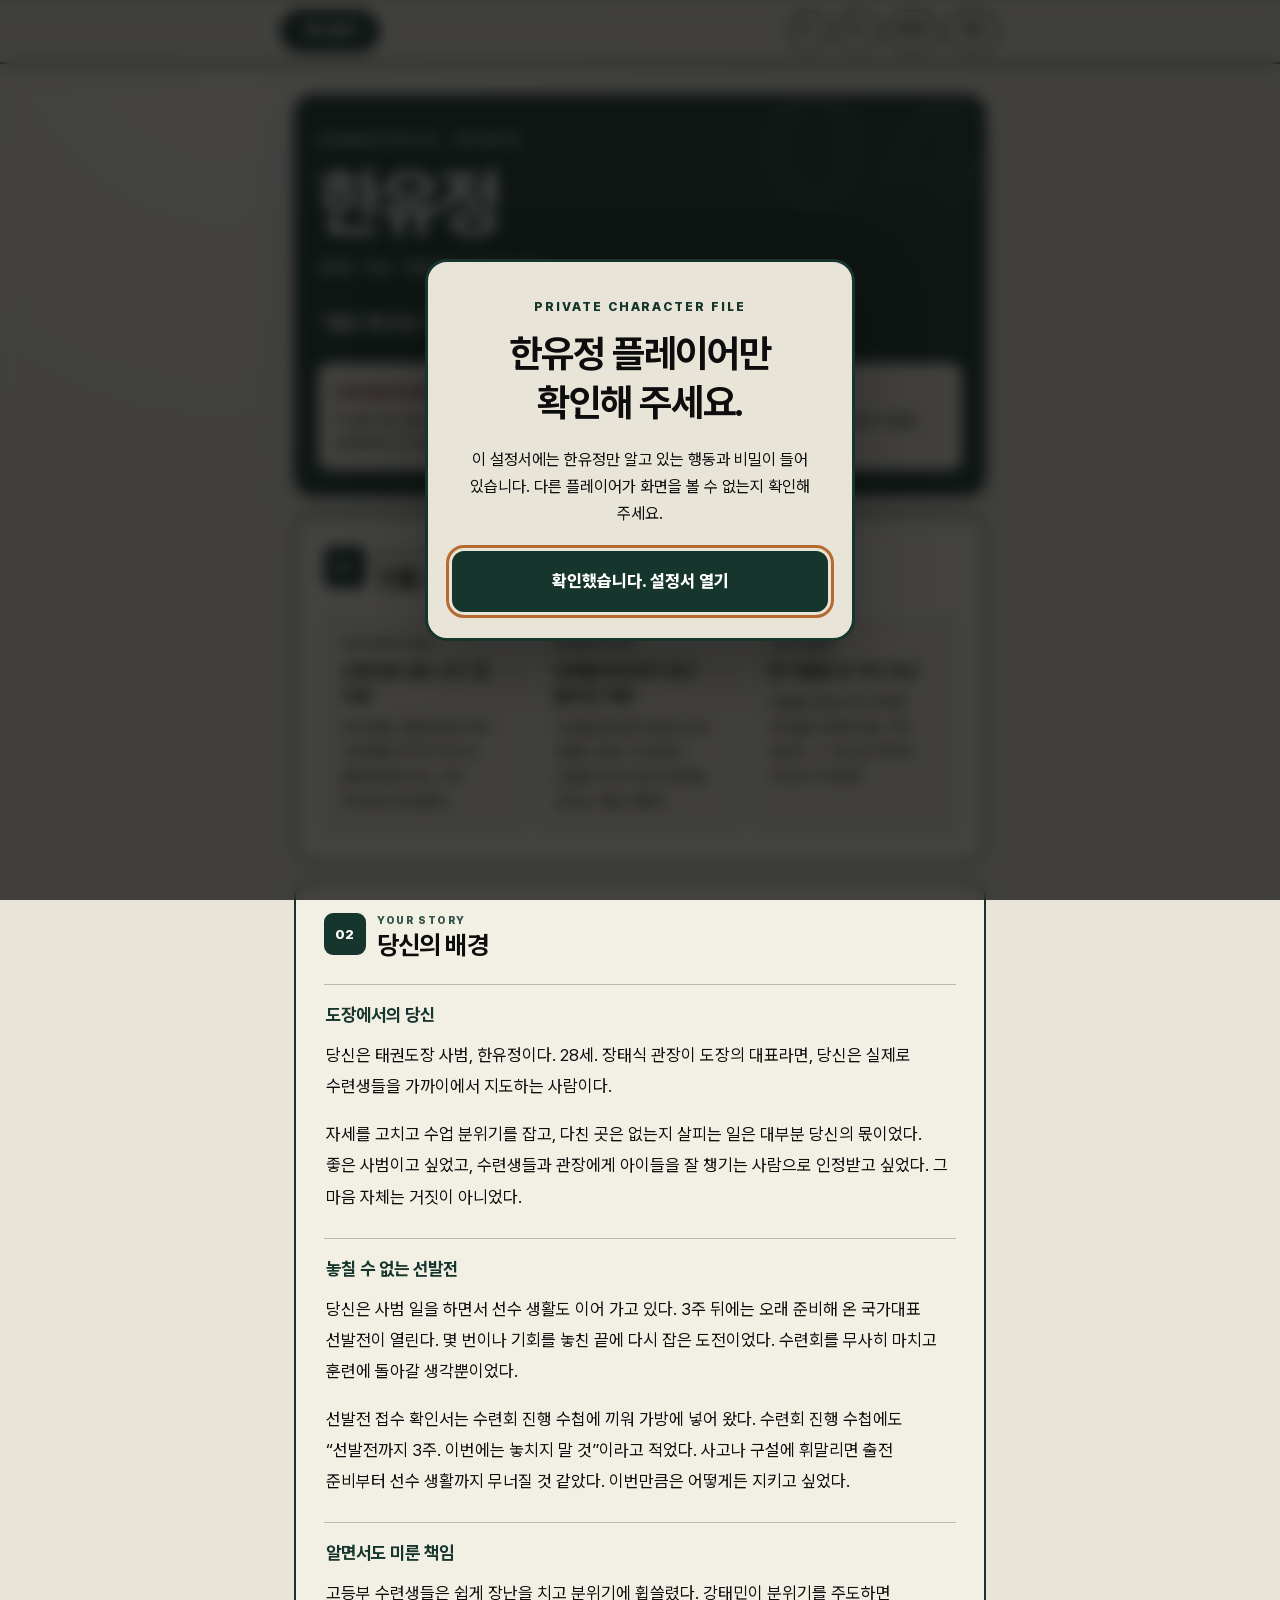
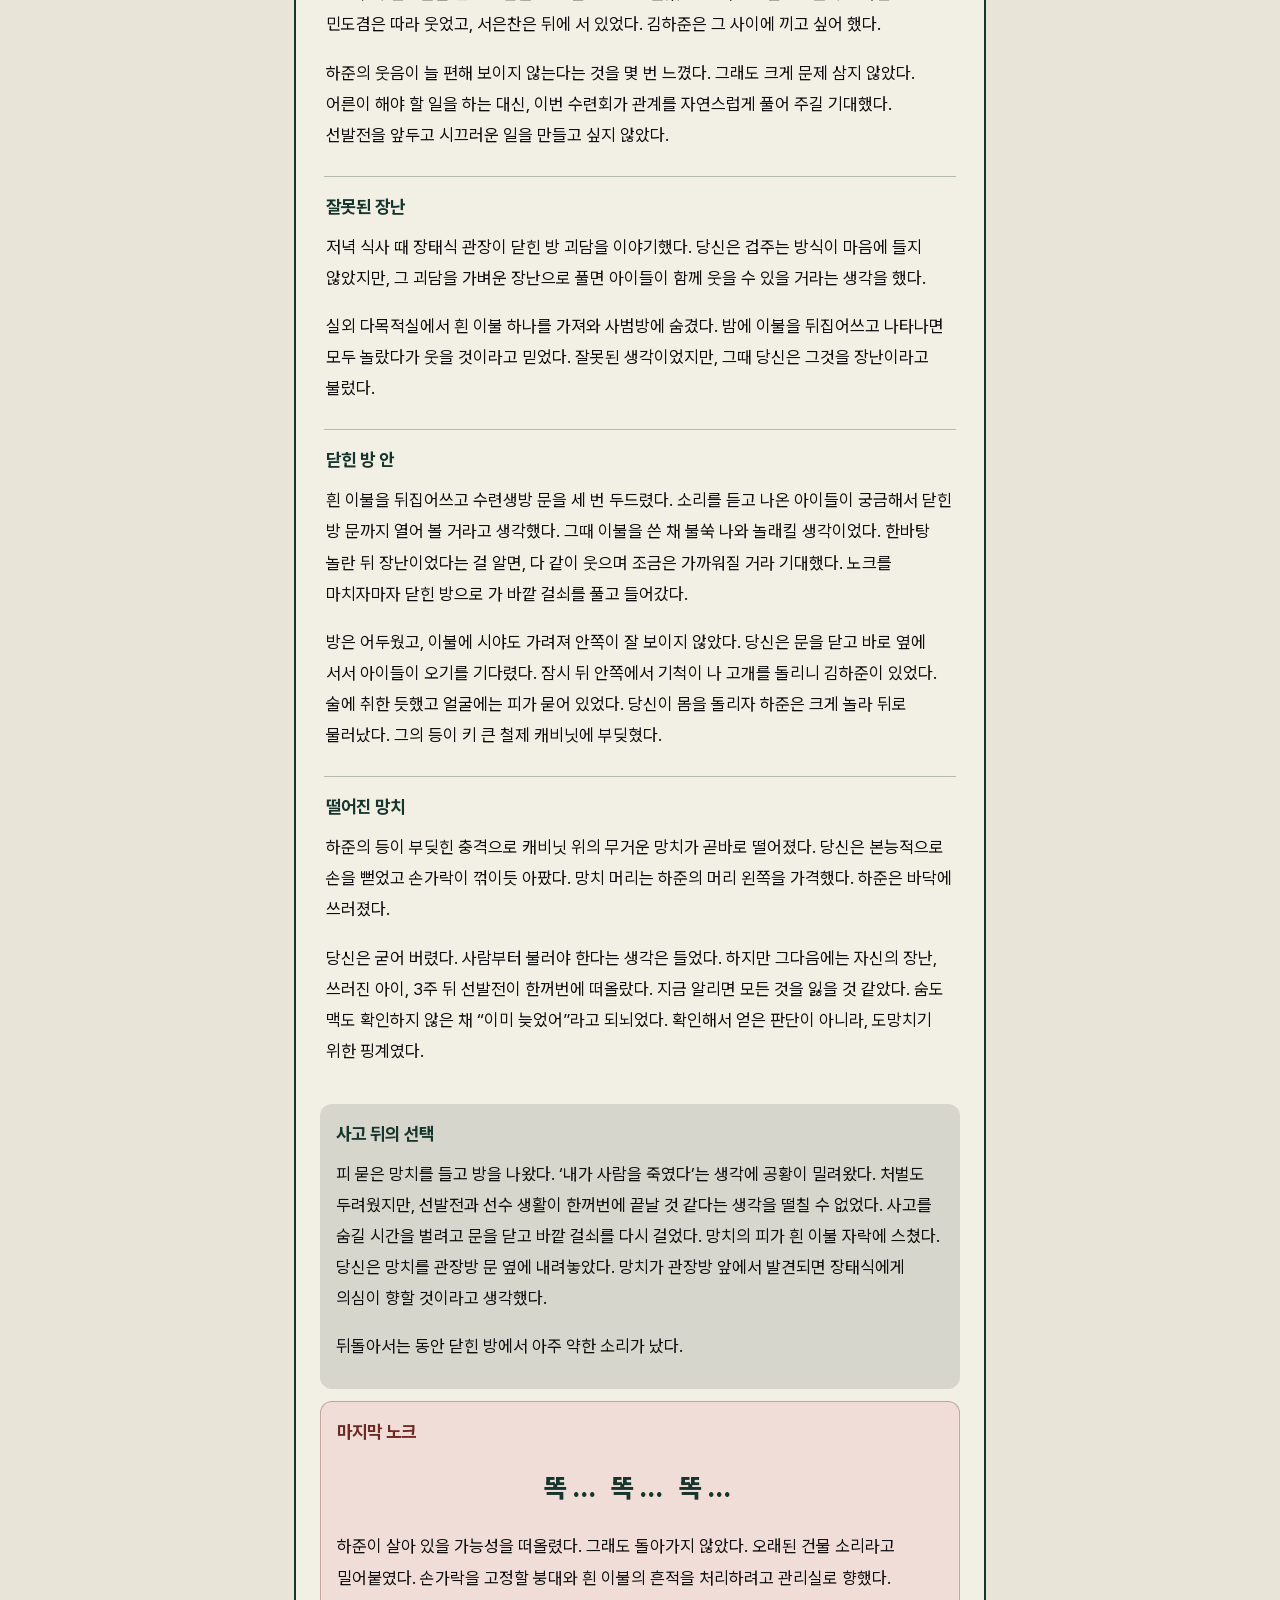
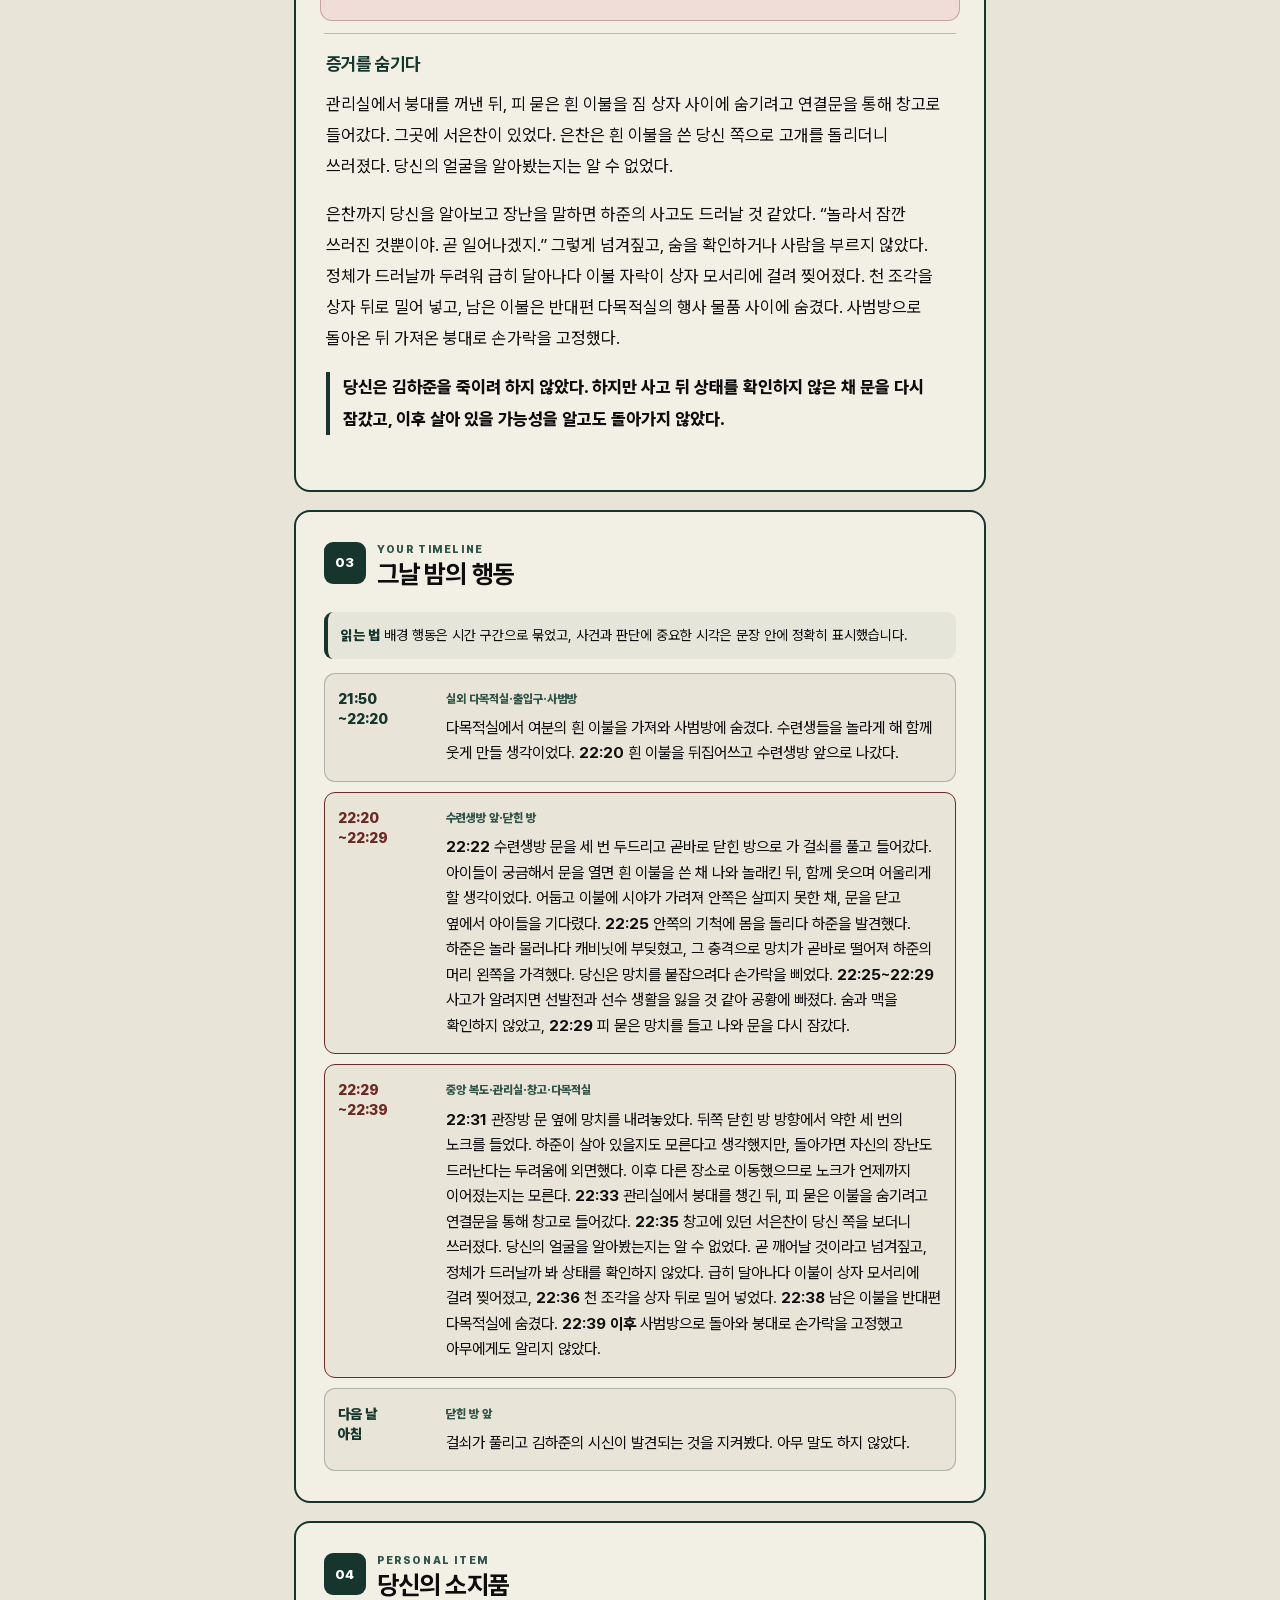
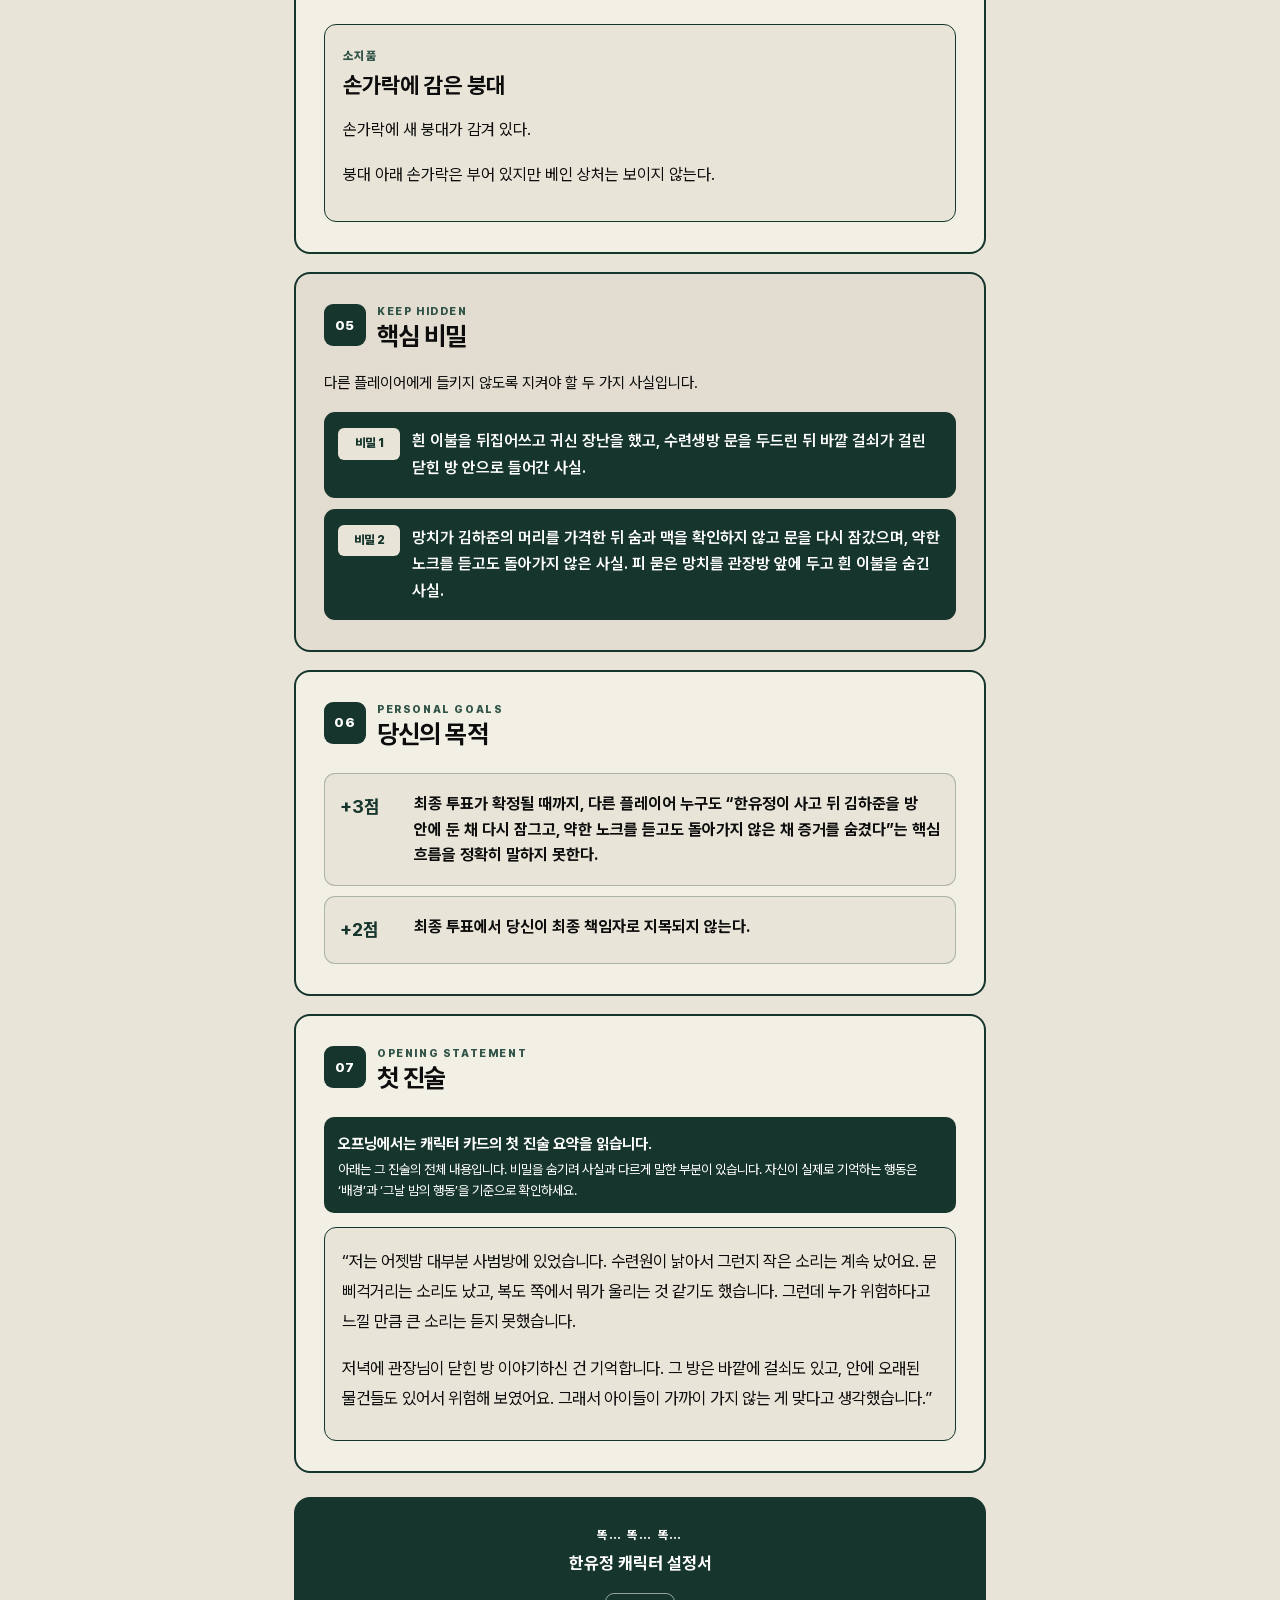
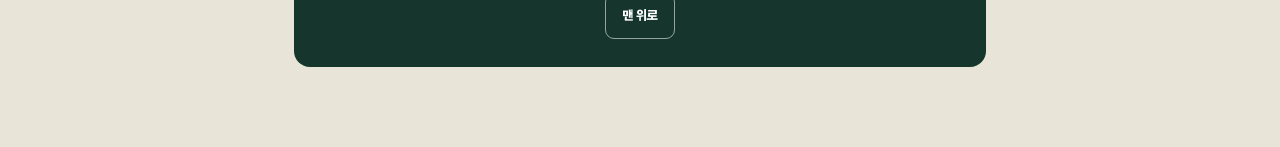
==== commit ff5d3329: "재생 업데이트" ====
--- a/index.html
+++ b/index.html
@@ -8,7 +8,7 @@
   <meta name="robots" content="noindex,nofollow,noarchive,nosnippet">
   <title>똑… 똑… 똑… | 한유정 캐릭터 설정서</title>
   <meta name="description" content="머더 미스터리 똑… 똑… 똑… 한유정 전용 모바일 캐릭터 설정서">
-  <link rel="stylesheet" href="style.css?v=feedback-20260920">
+  <link rel="stylesheet" href="style.css?v=20260930-role1">
 </head>
 <body class="is-locked">
   <span class="page-top-anchor" id="pageTop" aria-hidden="true"></span>
@@ -110,7 +110,10 @@
   <main class="page-shell" id="mainContent" tabindex="-1" inert aria-hidden="true">
     <section class="character-hero" aria-labelledby="characterName">
       <p class="character-hero__eyebrow">CHARACTER 04 · PRIVATE</p>
-      <h2 id="characterName">한유정</h2>
+      <div class="character-hero__identity">
+        <h2 id="characterName">한유정</h2>
+        <p class="character-case-status character-case-status--culprit" aria-label="이번 사건: 당신은 범인입니다."><span>이번 사건 · 본인만 확인</span><strong>당신은 범인입니다.</strong></p>
+      </div>
       <p class="character-hero__role">28세 · 여성 · 태권도장 사범 겸 선수</p>
       <p class="character-hero__lead">“좋은 뜻으로 시작한 장난은, 돌아갈 수 없는 선택이 되었다.”</p>
       <div class="privacy-note">
--- a/style.css
+++ b/style.css
@@ -484,3 +484,13 @@
   body.is-tutorial { overflow: visible; }
 }
 
+
+/* Private role label: shown only after the existing privacy gate and tutorial. */
+.character-hero__identity { position:relative; z-index:1; display:flex; flex-wrap:wrap; align-items:center; gap:12px 18px; margin-bottom:10px; }
+.character-hero__identity h2 { margin:0; }
+.character-case-status { display:flex; flex-direction:column; align-items:flex-start; gap:3px; margin:0; padding:9px 12px; color:#16352C; background:#E8E4D8; border:2px solid #C5CDBF; border-radius:10px; line-height:1.45; }
+.character-case-status span { font-size:.65rem; font-weight:800; opacity:.8; }
+.character-case-status strong { font-size:.88rem; font-weight:850; word-break:keep-all; }
+.character-case-status--culprit { color:#78261F; background:#F5DFD8; border-color:#DCAA9B; }
+body.is-locked .character-case-status, body.is-tutorial .character-case-status { visibility:hidden; }
+@media (max-width:380px) { .character-hero__identity { gap:12px; } .character-case-status { padding:8px 10px; } }
